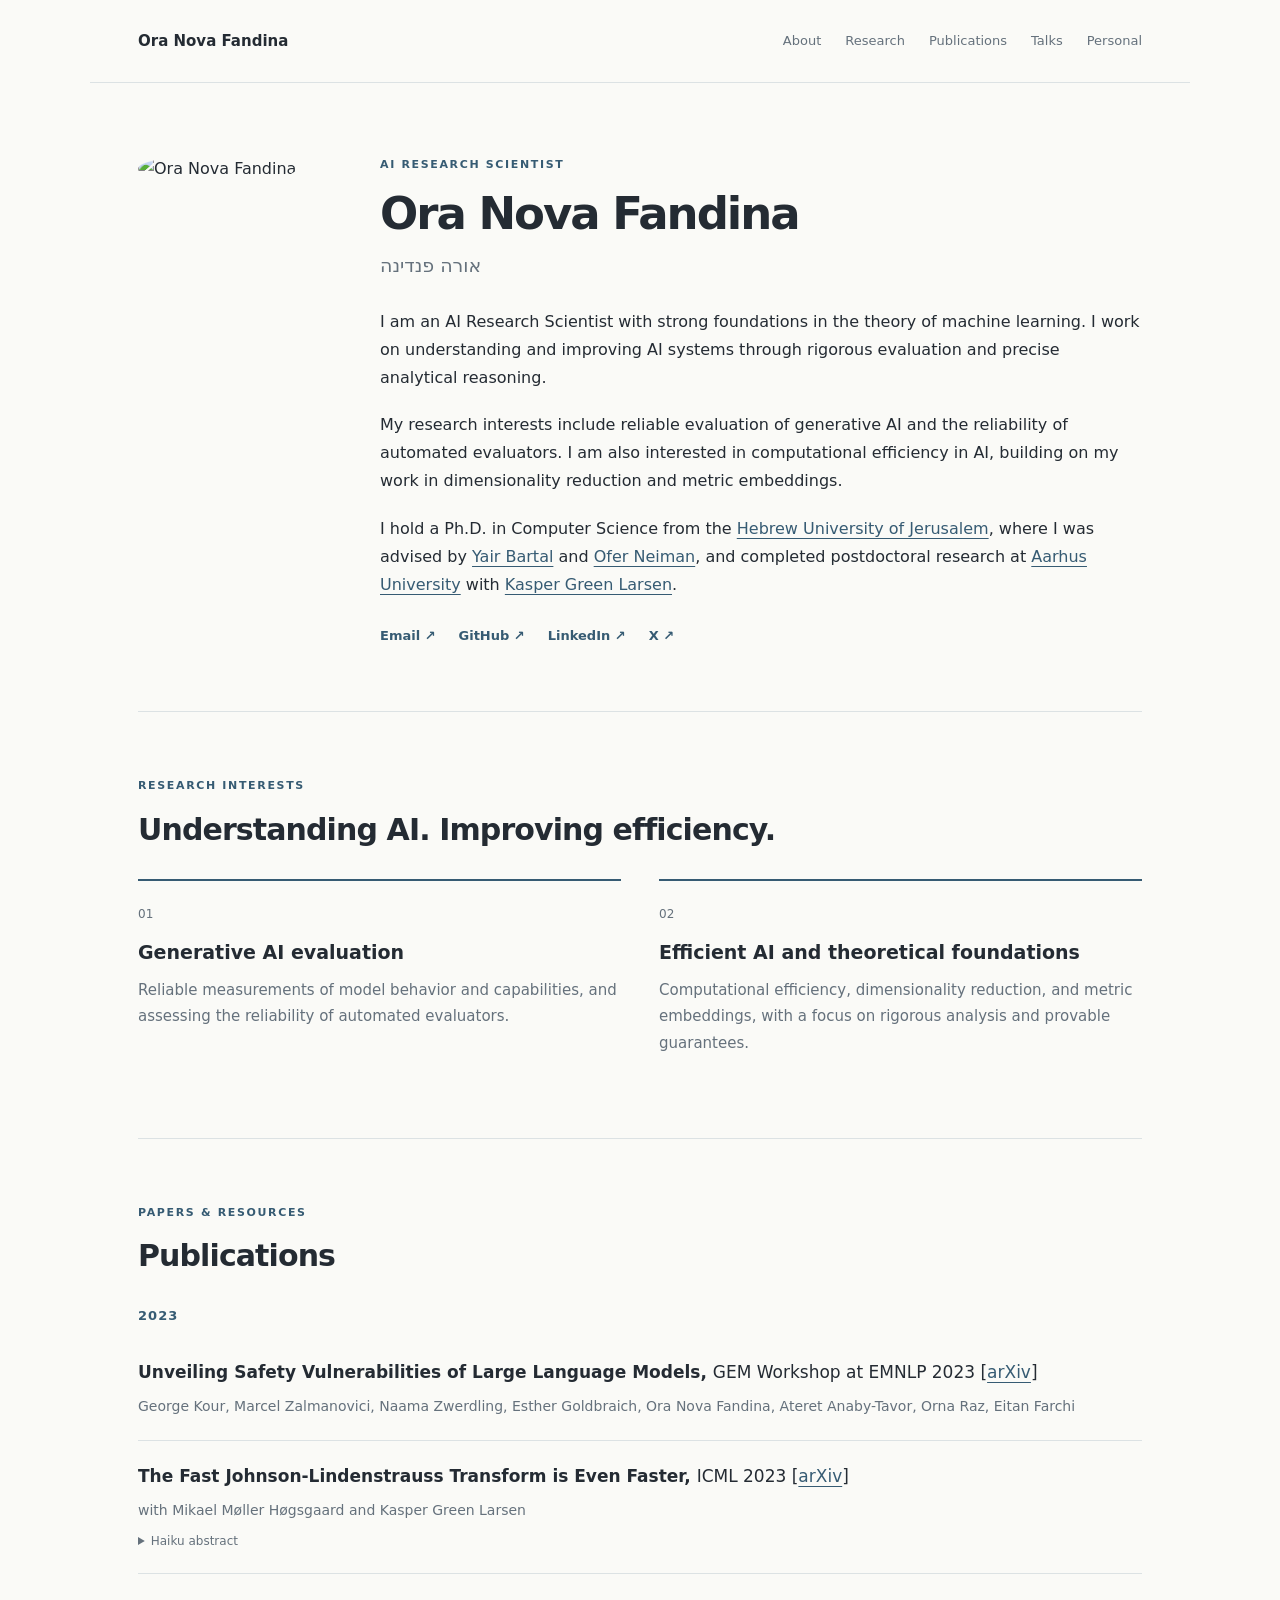
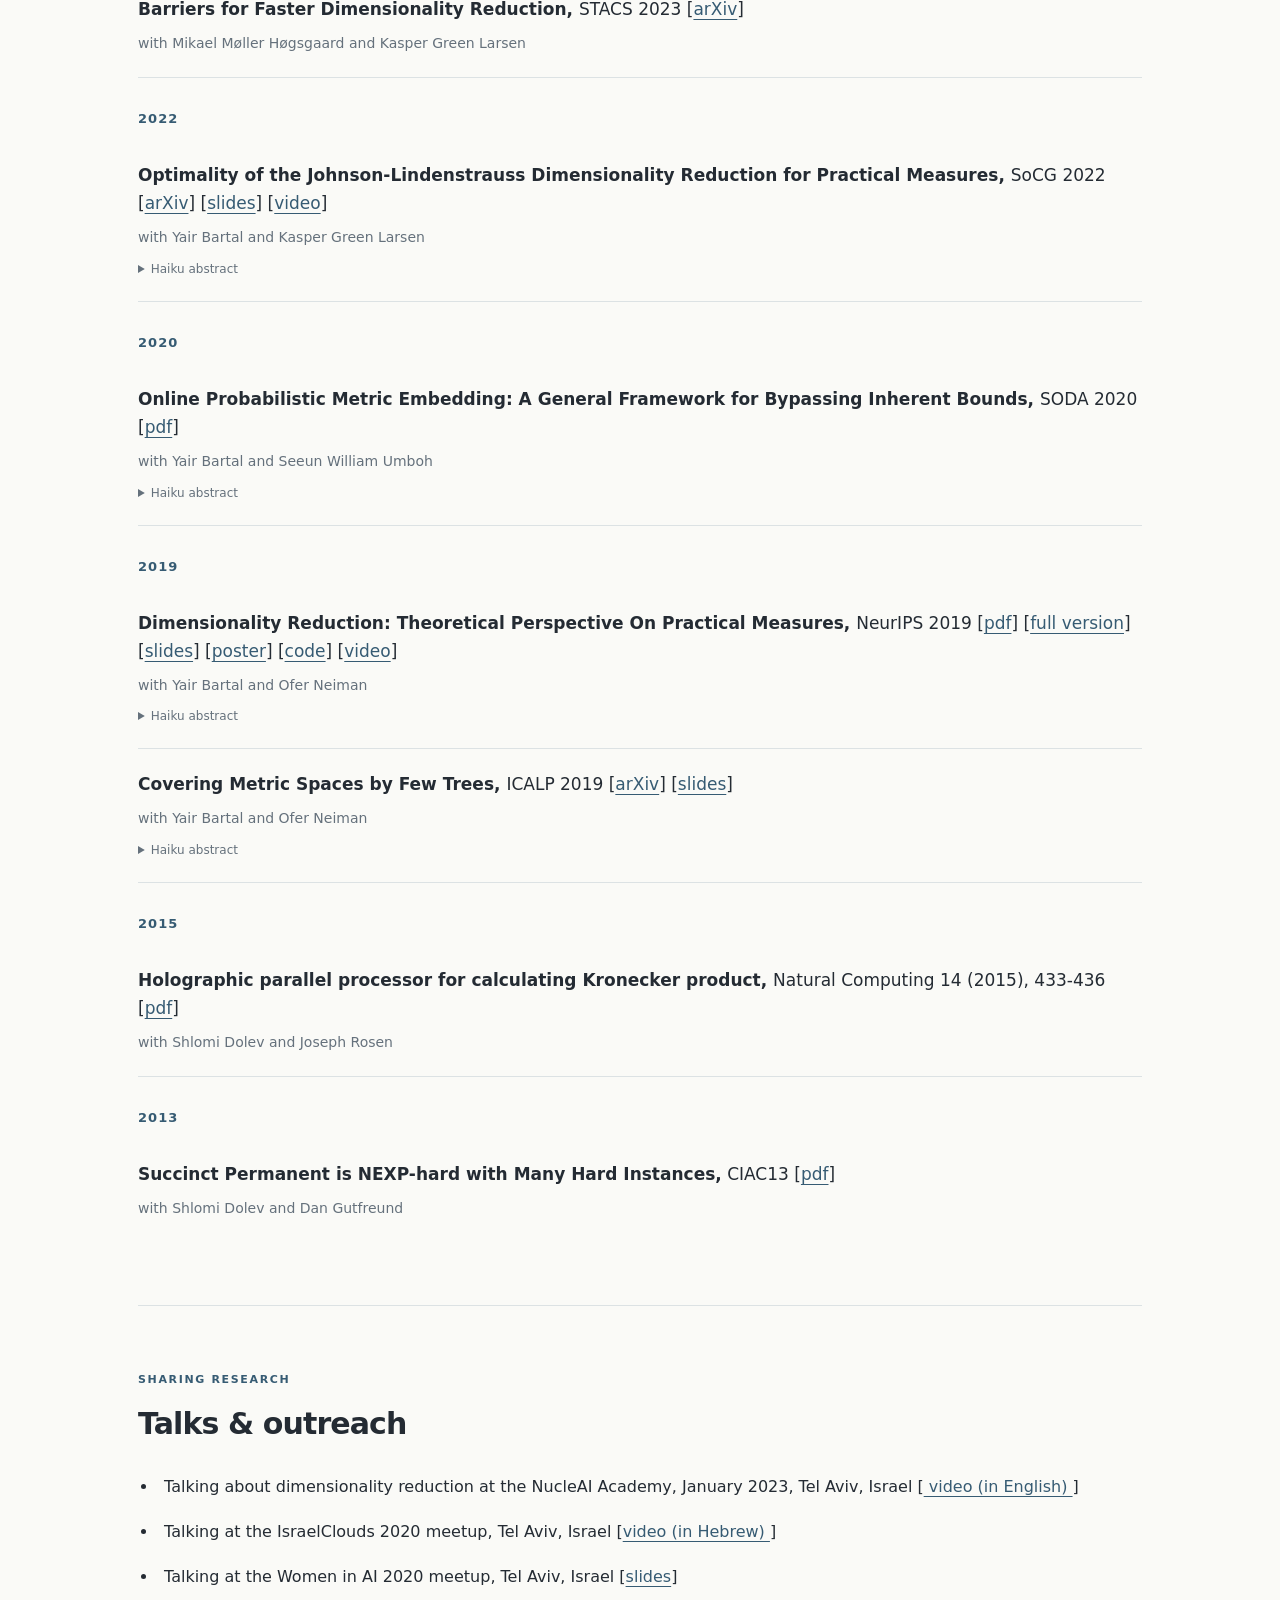
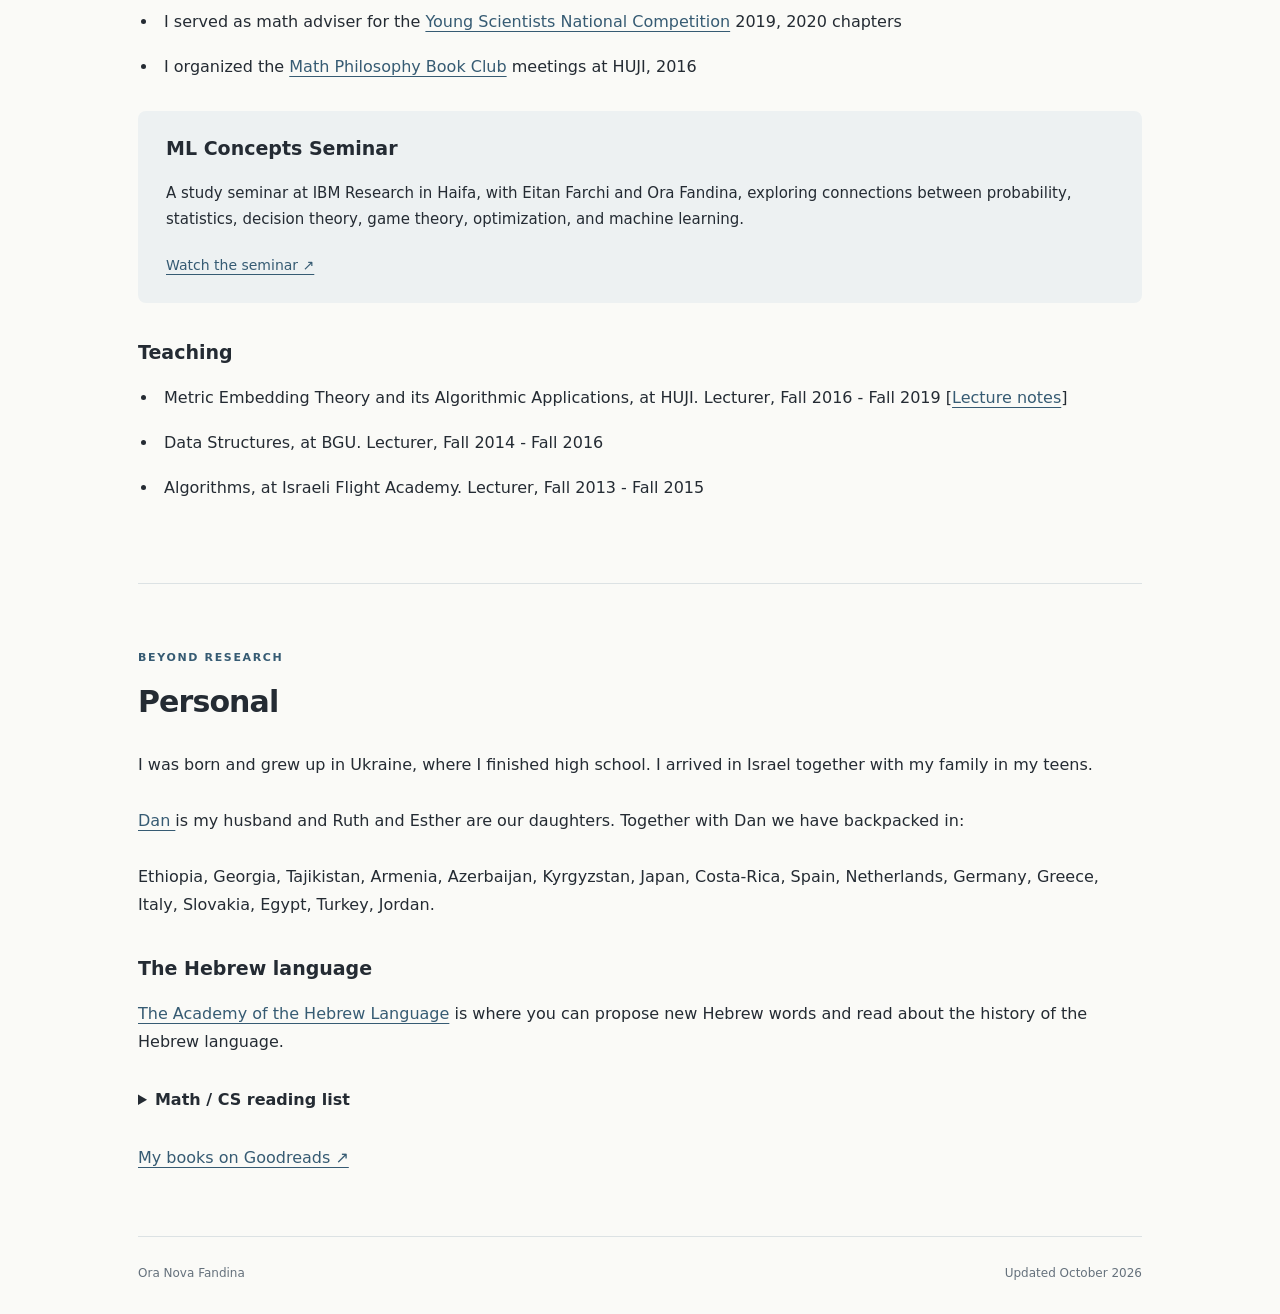
==== preview.html @ eef82851 "Add redesigned homepage preview for review" ====
<!doctype html><html lang="en"><head><meta charset="utf-8"><meta name="viewport" content="width=device-width, initial-scale=1"><title>Ora Nova Fandina | AI Research Scientist</title><meta name="description" content="Ora Nova Fandina — AI Research Scientist working on reliable generative AI evaluation, computational efficiency, dimensionality reduction, and metric embeddings."><link rel="stylesheet" href="styles.css"></head><body><header class="site-header"><a class="wordmark" href="#about">Ora Nova Fandina</a><nav aria-label="Main navigation"><a href="#about">About</a><a href="#research">Research</a><a href="#publications">Publications</a><a href="#talks">Talks</a><a href="#personal">Personal</a></nav></header><main><section id="about" class="hero"><div class="portrait"><img src="https://orafandina.github.io/photo_2.jpg" alt="Ora Nova Fandina" width="290" height="290"></div><div><p class="eyebrow">AI Research Scientist</p><h1>Ora Nova Fandina</h1><p class="hebrew" lang="he" dir="rtl">אורה פנדינה</p><p>I am an AI Research Scientist with strong foundations in the theory of machine learning. I work on understanding and improving AI systems through rigorous evaluation and precise analytical reasoning.</p><p>My research interests include reliable evaluation of generative AI and the reliability of automated evaluators. I am also interested in computational efficiency in AI, building on my work in dimensionality reduction and metric embeddings.</p><p>I hold a Ph.D. in Computer Science from the <a href="http://www.cs.huji.ac.il/">Hebrew University of Jerusalem</a>, where I was advised by <a href="http://www.cs.huji.ac.il/~yair/">Yair Bartal</a> and <a href="https://www.cs.bgu.ac.il/~neimano/">Ofer Neiman</a>, and completed postdoctoral research at <a href="https://cs.au.dk/">Aarhus University</a> with <a href="https://cs.au.dk/~larsen/">Kasper Green Larsen</a>.</p><div class="social-links"><a href="mailto:fandina@gmail.com">Email ↗</a><a href="https://github.com/orafandina">GitHub ↗</a><a href="https://www.linkedin.com/in/orafandina">LinkedIn ↗</a><a href="https://twitter.com/FandinaNova">X ↗</a></div></div></section><section id="research"><p class="eyebrow">Research interests</p><h2>Understanding AI. Improving efficiency.</h2><div class="research-grid"><article><span class="theme-number">01</span><h3>Generative AI evaluation</h3><p>Reliable measurements of model behavior and capabilities, and assessing the reliability of automated evaluators.</p></article><article><span class="theme-number">02</span><h3>Efficient AI and theoretical foundations</h3><p>Computational efficiency, dimensionality reduction, and metric embeddings, with a focus on rigorous analysis and provable guarantees.</p></article></div></section><section id="publications"><p class="eyebrow">Papers & resources</p><h2>Publications</h2><h3 class="year">2023</h3><article class="publication"><div class="paper-title"><strong>Unveiling Safety Vulnerabilities of Large Language Models,  </strong>GEM Workshop at EMNLP 2023   [<a href="https://arxiv.org/abs/2311.04124">arXiv</a>]</div><div class="authors">  George Kour, Marcel Zalmanovici, Naama Zwerdling, Esther Goldbraich, Ora Nova Fandina, Ateret Anaby-Tavor, Orna Raz, Eitan Farchi</div></article><article class="publication"><div class="paper-title"><strong>The Fast Johnson-Lindenstrauss Transform is Even Faster,  </strong>ICML 2023   [<a href="https://arxiv.org/abs/2204.01800">arXiv</a>]</div><div class="authors">  with  Mikael M&oslash;ller H&oslash;gsgaard and Kasper Green Larsen</div><details><summary>Haiku abstract</summary><div class="haiku">   <em>An old method's pace // revised, now faster to use. // Efficiency reigns.</em></div></details></article><article class="publication"><div class="paper-title"><strong>Barriers for Faster Dimensionality Reduction,  </strong>STACS 2023 [<a href="https://arxiv.org/abs/2207.03304">arXiv</a>]</div><div class="authors">  with  Mikael M&oslash;ller H&oslash;gsgaard and Kasper Green Larsen</div></article><h3 class="year">2022</h3><article class="publication"><div class="paper-title"><strong>Optimality of the Johnson-Lindenstrauss Dimensionality Reduction for Practical Measures,  </strong>SoCG 2022 [<a href="https://arxiv.org/abs/2107.06626">arXiv</a>]  [<a href="slides_web.pdf">slides</a>]   [<a href="https://www.youtube.com/watch?v=XmmHS_UoJCQ&t=17756s">video</a>] </div><div class="authors">with Yair Bartal and Kasper Green Larsen</div><details><summary>Haiku abstract</summary><div class="haiku">     <em>It was not designed // to preserve the average. // Yet, it optimally does.    </em></div></details></article><h3 class="year">2020</h3><article class="publication"><div class="paper-title"><strong>Online Probabilistic Metric Embedding: A General Framework for Bypassing Inherent Bounds,  </strong>SODA 2020 [<a href="full_v.pdf">pdf</a>]</div><div class="authors">with Yair Bartal and Seeun William Umboh</div><details><summary>Haiku abstract</summary><div class="haiku">   <em>Online random trees. // Tight. Yet, the error is large. // Are they still of use?</em></div></details></article><h3 class="year">2019</h3><article class="publication"><div class="paper-title">
    <strong>Dimensionality Reduction: Theoretical Perspective On Practical Measures,  </strong>NeurIPS 2019 [<a href="NeurIPS19_camera_version.pdf">pdf</a>] [<a href="JL_NIPS19.pdf">full version</a>] [<a href="slides_JL.pdf">slides</a>] [<a href="Nips19_poster.pptx">poster</a>] [<a href="https://github.com/orafandina/Dimensionality-Reduction">code</a>] [<a href="https://icerm.brown.edu/video_archive/?play=1906">video</a>]  
    </div><div class="authors">with Yair Bartal and Ofer Neiman</div><details><summary>Haiku abstract</summary><div class="haiku">   <em>They say, in practice, // few dimensions are enough. // But in theory?</em></div></details></article><article class="publication"><div class="paper-title"><strong>Covering Metric Spaces by Few Trees,  </strong>ICALP 2019<em>  </em>[<a href="https://arxiv.org/abs/1905.07559">arXiv</a>] [<a href="slidesICALP19.pptx">slides</a>]</div><div class="authors">  with Yair Bartal and Ofer Neiman </div><details><summary>Haiku abstract</summary><div class="haiku">    <em>In a doubling world, // You see this grove of trees? // They are enough.</em></div></details></article><h3 class="year">2015</h3><article class="publication"><div class="paper-title"><strong>Holographic parallel processor for calculating Kronecker product,  </strong>Natural Computing 14 (2015), 433-436 [<a href="holog_paper.pdf">pdf</a>] </div><div class="authors"> with Shlomi Dolev and Joseph Rosen  </div></article><h3 class="year">2013</h3><article class="publication"><div class="paper-title"> <strong>Succinct Permanent is NEXP-hard with Many Hard Instances,</strong> <em> </em>CIAC13<em> </em>[<a href="CIAC_paper.pdf">pdf</a>]</div><div class="authors"> with Shlomi Dolev and Dan Gutfreund </div></article></section><section id="talks"><p class="eyebrow">Sharing research</p><h2>Talks & outreach</h2><ul class="content-list"><li> Talking about dimensionality reduction at the NucleAI Academy, January 2023, Tel Aviv, Israel   [<a href="https://www.youtube.com/watch?v=oKiCh_zf0JU&t=153s&ab_channel=Nucleai"> video (in English) </a>]</li><li> Talking at the IsraelClouds 2020 meetup, Tel Aviv, Israel  [<a href="https://youtu.be/C1O2NcRSHKY?t=185">video (in Hebrew) </a>]</li><li> Talking at the Women in AI 2020 meetup, Tel Aviv, Israel  [<a href="Practical Measures_WinAI_Facebook.pdf">slides</a>]</li><li> I served as math adviser for the <a href="https://www.mada.org.il/young/about">Young Scientists National Competition</a> 2019, 2020 chapters</li><li> I organized the <a href="https://trello.com/b/ROS7mauy">Math Philosophy Book Club</a> meetings at HUJI, 2016 </li></ul><article class="seminar"><h3>ML Concepts Seminar</h3><p>A study seminar at IBM Research in Haifa, with Eitan Farchi and Ora Fandina, exploring connections between probability, statistics, decision theory, game theory, optimization, and machine learning.</p><a href="https://www.youtube.com/channel/UCyt6JmhTOx8AgCFXC13BmMw">Watch the seminar ↗</a></article><h3 class="subheading">Teaching</h3><ul class="content-list"><li><p> Metric Embedding Theory and its Algorithmic Applications, at HUJI. Lecturer, Fall 2016 - Fall 2019 [<a href="https://moodle2.cs.huji.ac.il/nu18/course/view.php?id=67720&lang=en">Lecture notes</a>]</p></li><li><p> Data Structures, at BGU. Lecturer, Fall 2014 - Fall 2016</p></li><li><p> Algorithms, at Israeli Flight Academy. Lecturer, Fall 2013 - Fall 2015 </p></li></ul></section><section id="personal"><p class="eyebrow">Beyond research</p><h2>Personal</h2><p>I was born and grew up in Ukraine, where I finished high school. 
I arrived in Israel together with my family in my teens. <br></br>
<a href="https://scholar.google.com/citations?user=Fa_bvG4AAAAJ&hl=en">Dan </a> is my husband and Ruth and Esther are our daughters.
 Together with Dan we have backpacked in: <br></br> Ethiopia, Georgia, Tajikistan, Armenia, Azerbaijan, Kyrgyzstan, Japan, Costa-Rica, Spain, Netherlands, Germany, Greece, Italy, Slovakia, Egypt, Turkey, Jordan.</p><h3 class="subheading">The Hebrew language</h3><p><a href="https://en.hebrew-academy.org.il/">The Academy of the Hebrew Language</a> is where you can propose new Hebrew words and read about the history of the Hebrew language.</p><details class="reading"><summary>Math / CS reading list</summary><ul class="content-list"><li> Kurt Godel&rsquo;s Letter to John von Neumann (1956), [<a href="godel_to_neum.pdf">pdf</a>]</li><li> More is Different (1972),  P.W. Anderson [<a href="https://www.tkm.kit.edu/downloads/TKM1_2011_more_is_different_PWA.pdf">pdf</a>]</li><li> Cargo Cult Science (1974),  Richard Feynman [<a href="http://csinvesting.org/wp-content/uploads/2017/04/Feynman_Cargo_Cult_Science_reading.pdf">pdf</a>]</li><li> Big omicron and big omega and big theta (1976),  D.E. Knuth [<a href="https://dl.acm.org/doi/pdf/10.1145/1008328.1008329?casa_token=rp8pdkFCywwAAAAA:WKjCOLrah_K8jwtbiJp0_DBefPT-T07mSoWbYRl2iTzMKgzgGQw7ES_Tsk2Jh13hPd8tc7koLgI">pdf</a>]</li><li>What Every Computer Scientist Should Know About Floating-Point Arithmetic (1991),  D. Goldberg [<a href="float_point.pdf">pdf</a>]</li><li> All I really need to know...(1993),  D. P. Stern [<a href="http://theory.caltech.edu/~preskill/all-i-really-need-to-know.pdf">pdf</a>]</li><li>Possible Trends in Mathematics in the Coming Decades (1998),  M. Gromov [<a href="forum_trends.pdf">pdf</a>]</li><li>The Vinous Shock: How to Open a Bottle with a Book (2018),  M. Lewi [<a href="https://www.marklevimath.com/_files/ugd/4d55eb_701327c8f268482fb7f022ce9c919627.pdf">pdf</a>]</li><li>Ideas That Created the Future: Classic Papers of Computer Science (2021),  H.L. Lewis</li></ul></details><a href="https://www.goodreads.com/review/list/18291690-ora?shelf=read">My books on Goodreads ↗</a></section></main><footer>Ora Nova Fandina <span>Updated October 2026</span></footer></body></html>
---- styles.css ----
:root{--ink:#242b33;--muted:#65717c;--accent:#365b73;--paper:#fafaf7;--line:#dce2e4}
*{box-sizing:border-box}html{scroll-behavior:smooth;scroll-padding-top:30px}body{margin:0;background:var(--paper);color:var(--ink);font-family:system-ui,-apple-system,BlinkMacSystemFont,"Segoe UI",sans-serif;font-size:16px;line-height:1.75}a{color:var(--accent);text-underline-offset:4px}a:hover{color:#142e40}a:focus-visible,summary:focus-visible{outline:3px solid #7997ac;outline-offset:5px}p{margin:0 0 1.2em}.site-header,main,footer{max-width:1100px;margin:auto;padding-left:48px;padding-right:48px}.site-header{display:flex;justify-content:space-between;gap:24px;align-items:center;padding-top:28px;padding-bottom:28px;border-bottom:1px solid var(--line)}.wordmark{font-weight:650;text-decoration:none;color:var(--ink);font-size:15px}nav{display:flex;gap:24px;flex-wrap:wrap}nav a{font-size:13px;text-decoration:none;color:var(--muted)}section{padding:64px 0;border-bottom:1px solid var(--line)}.hero{display:grid;grid-template-columns:190px 1fr;gap:52px;padding-top:72px}.portrait img{width:190px;height:190px;border-radius:50%;object-fit:cover}.eyebrow{text-transform:uppercase;letter-spacing:.15em;font-size:11px;font-weight:650;color:var(--accent);margin-bottom:14px}h1{font-size:clamp(32px,4vw,45px);letter-spacing:-.045em;line-height:1.12;margin:0 0 10px;font-weight:650}h2{font-size:30px;letter-spacing:-.03em;line-height:1.3;font-weight:600;margin:0 0 30px}h3{font-size:19px;line-height:1.4;font-weight:600}.hebrew{direction:rtl;text-align:left;color:var(--muted);font-size:19px;margin-bottom:26px}.hero p:not(.eyebrow):not(.hebrew){font-size:16px}.social-links{display:flex;gap:23px;flex-wrap:wrap;margin-top:26px}.social-links a{font-size:13px;font-weight:550;text-decoration:none}.research-grid{display:grid;grid-template-columns:1fr 1fr;gap:38px}.research-grid article{border-top:2px solid var(--accent);padding-top:18px}.theme-number{font-size:12px;color:var(--muted)}.research-grid h3{margin:12px 0}.research-grid p{color:var(--muted);font-size:15px}.year{font-size:13px;letter-spacing:.08em;color:var(--accent);margin:32px 0 12px}.publication{padding:21px 0;border-bottom:1px solid var(--line)}.publication:last-child{border-bottom:0}.paper-title{font-size:17px;line-height:1.65}.paper-title strong{font-weight:600}.authors{font-size:14px;color:var(--muted);margin-top:8px}.publication details{margin-top:9px;font-size:12px;color:var(--muted)}summary{cursor:pointer}.haiku{padding:10px 0;font-size:14px}.content-list{padding-left:20px}.content-list li{padding-left:6px;margin:0 0 17px}.content-list p{margin:0}.seminar{padding:24px 28px;background:#edf1f2;border-radius:8px;margin-top:30px}.seminar h3{margin-top:0}.seminar p{font-size:15px}.seminar a{font-size:14px}.subheading{margin-top:36px}.reading{margin:30px 0}.reading summary{font-weight:600}.reading ul{margin-top:20px}footer{display:flex;justify-content:space-between;padding-top:26px;padding-bottom:30px;font-size:12px;color:var(--muted)}
@media(max-width:700px){.site-header,main,footer{padding-left:24px;padding-right:24px}.site-header{align-items:flex-start;flex-direction:column;gap:16px}nav{gap:16px}.hero{grid-template-columns:1fr;gap:28px;padding-top:40px}.portrait img{width:125px;height:125px}.research-grid{grid-template-columns:1fr;gap:22px}section{padding:42px 0}h2{font-size:25px}.seminar{padding:20px}footer{gap:12px;flex-wrap:wrap}}@media(prefers-reduced-motion:reduce){html{scroll-behavior:auto}}
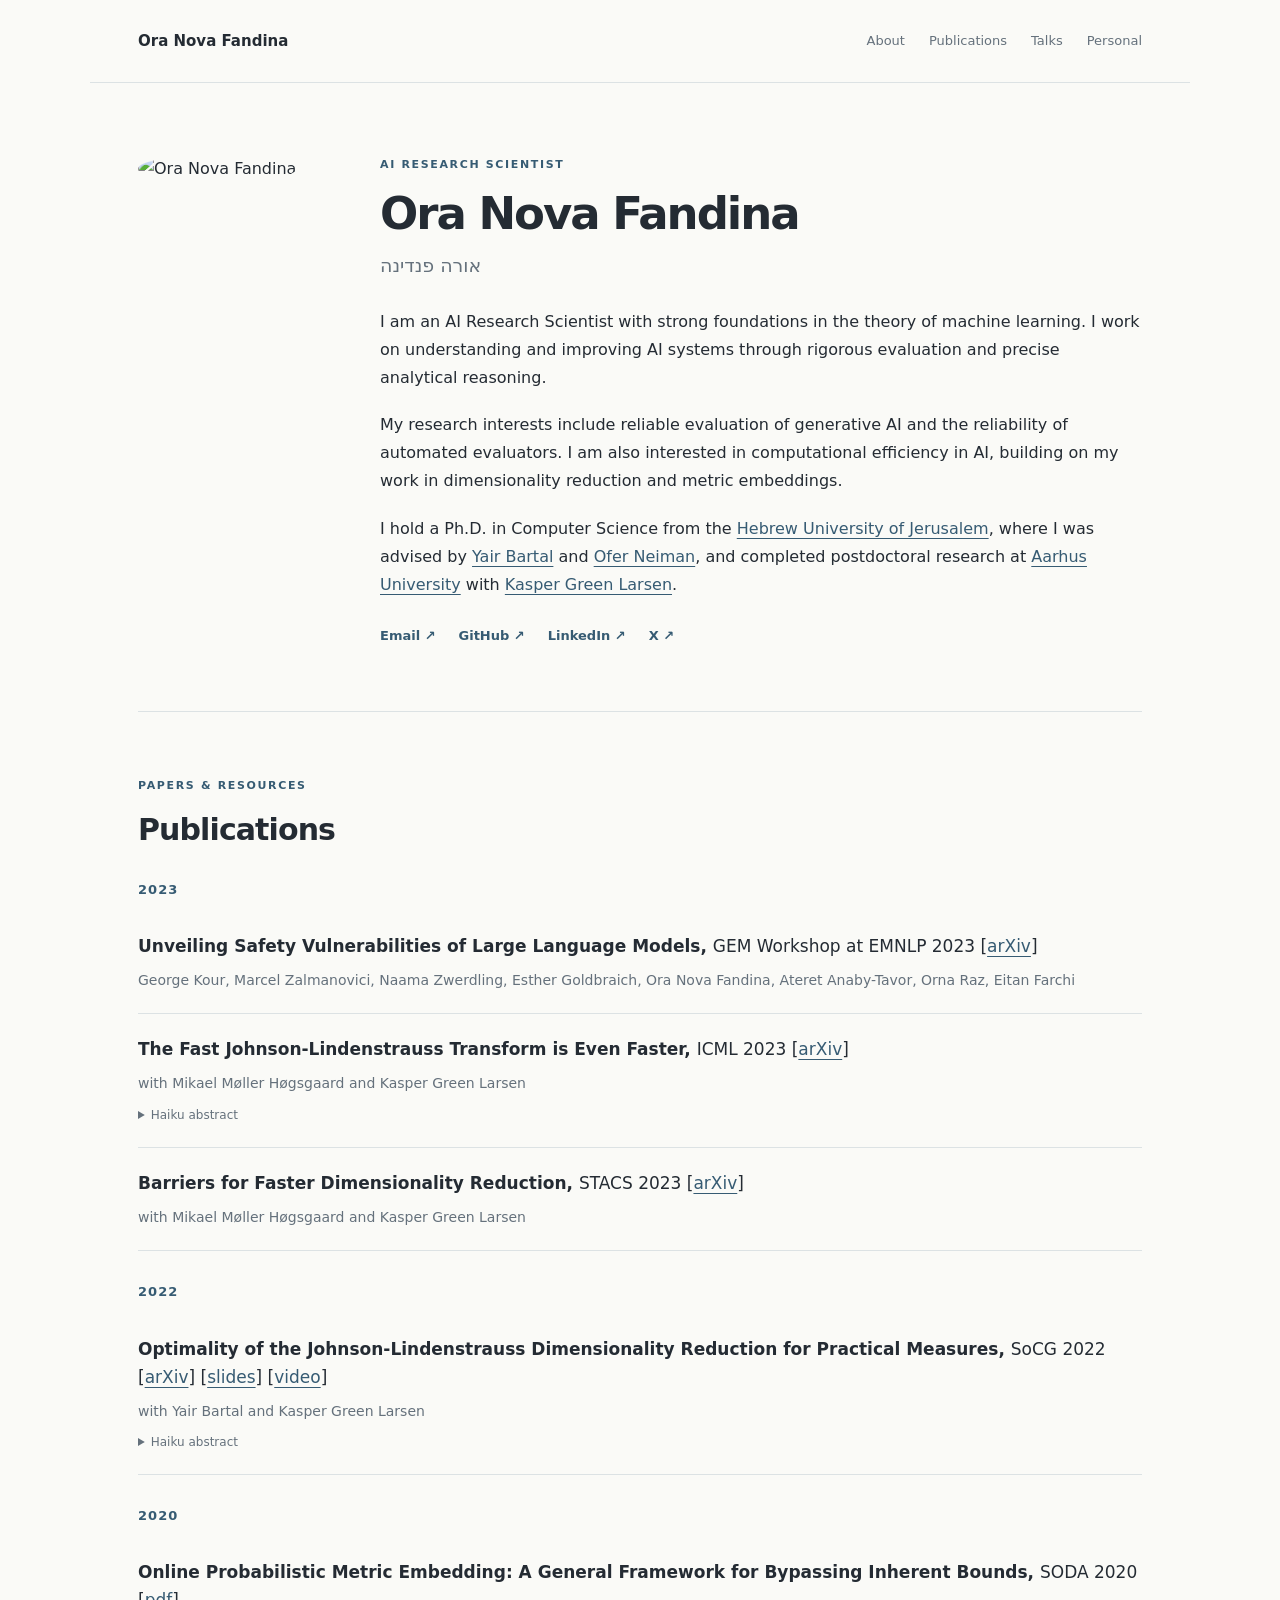
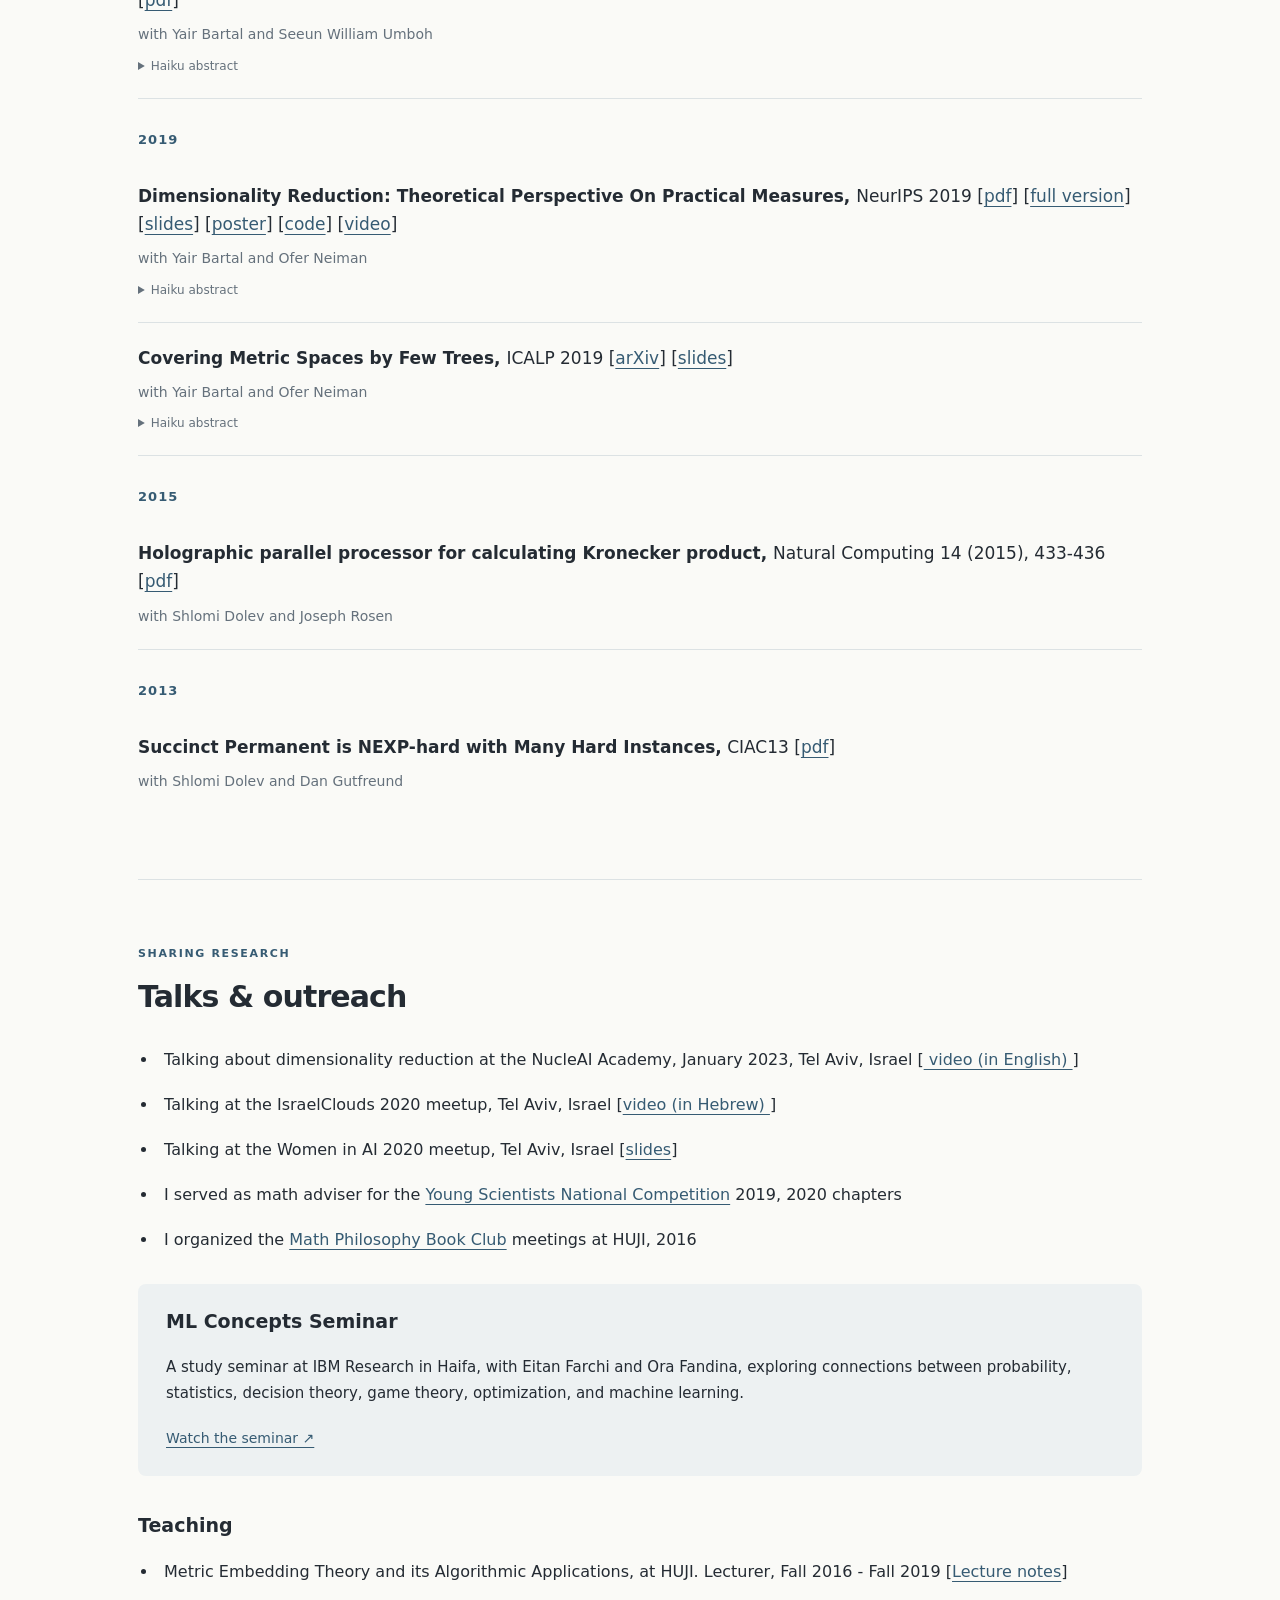
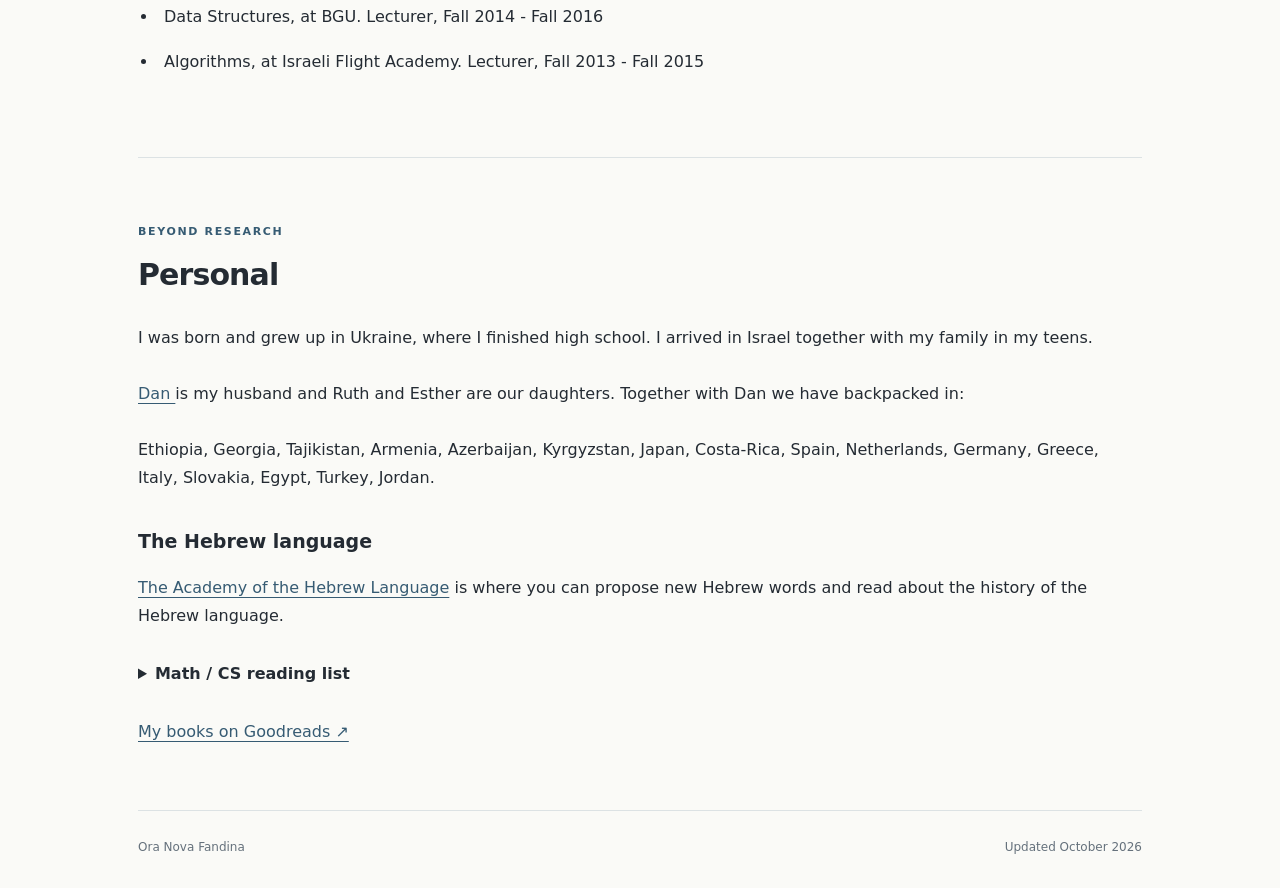
==== commit 9df53f47: "Remove research interests section duplicated in biography" ====
--- a/preview.html
+++ b/preview.html
@@ -1,4 +1,4 @@
-<!doctype html><html lang="en"><head><meta charset="utf-8"><meta name="viewport" content="width=device-width, initial-scale=1"><title>Ora Nova Fandina | AI Research Scientist</title><meta name="description" content="Ora Nova Fandina — AI Research Scientist working on reliable generative AI evaluation, computational efficiency, dimensionality reduction, and metric embeddings."><link rel="stylesheet" href="styles.css"></head><body><header class="site-header"><a class="wordmark" href="#about">Ora Nova Fandina</a><nav aria-label="Main navigation"><a href="#about">About</a><a href="#research">Research</a><a href="#publications">Publications</a><a href="#talks">Talks</a><a href="#personal">Personal</a></nav></header><main><section id="about" class="hero"><div class="portrait"><img src="https://orafandina.github.io/photo_2.jpg" alt="Ora Nova Fandina" width="290" height="290"></div><div><p class="eyebrow">AI Research Scientist</p><h1>Ora Nova Fandina</h1><p class="hebrew" lang="he" dir="rtl">אורה פנדינה</p><p>I am an AI Research Scientist with strong foundations in the theory of machine learning. I work on understanding and improving AI systems through rigorous evaluation and precise analytical reasoning.</p><p>My research interests include reliable evaluation of generative AI and the reliability of automated evaluators. I am also interested in computational efficiency in AI, building on my work in dimensionality reduction and metric embeddings.</p><p>I hold a Ph.D. in Computer Science from the <a href="http://www.cs.huji.ac.il/">Hebrew University of Jerusalem</a>, where I was advised by <a href="http://www.cs.huji.ac.il/~yair/">Yair Bartal</a> and <a href="https://www.cs.bgu.ac.il/~neimano/">Ofer Neiman</a>, and completed postdoctoral research at <a href="https://cs.au.dk/">Aarhus University</a> with <a href="https://cs.au.dk/~larsen/">Kasper Green Larsen</a>.</p><div class="social-links"><a href="mailto:fandina@gmail.com">Email ↗</a><a href="https://github.com/orafandina">GitHub ↗</a><a href="https://www.linkedin.com/in/orafandina">LinkedIn ↗</a><a href="https://twitter.com/FandinaNova">X ↗</a></div></div></section><section id="research"><p class="eyebrow">Research interests</p><h2>Understanding AI. Improving efficiency.</h2><div class="research-grid"><article><span class="theme-number">01</span><h3>Generative AI evaluation</h3><p>Reliable measurements of model behavior and capabilities, and assessing the reliability of automated evaluators.</p></article><article><span class="theme-number">02</span><h3>Efficient AI and theoretical foundations</h3><p>Computational efficiency, dimensionality reduction, and metric embeddings, with a focus on rigorous analysis and provable guarantees.</p></article></div></section><section id="publications"><p class="eyebrow">Papers & resources</p><h2>Publications</h2><h3 class="year">2023</h3><article class="publication"><div class="paper-title"><strong>Unveiling Safety Vulnerabilities of Large Language Models,  </strong>GEM Workshop at EMNLP 2023   [<a href="https://arxiv.org/abs/2311.04124">arXiv</a>]</div><div class="authors">  George Kour, Marcel Zalmanovici, Naama Zwerdling, Esther Goldbraich, Ora Nova Fandina, Ateret Anaby-Tavor, Orna Raz, Eitan Farchi</div></article><article class="publication"><div class="paper-title"><strong>The Fast Johnson-Lindenstrauss Transform is Even Faster,  </strong>ICML 2023   [<a href="https://arxiv.org/abs/2204.01800">arXiv</a>]</div><div class="authors">  with  Mikael M&oslash;ller H&oslash;gsgaard and Kasper Green Larsen</div><details><summary>Haiku abstract</summary><div class="haiku">   <em>An old method's pace // revised, now faster to use. // Efficiency reigns.</em></div></details></article><article class="publication"><div class="paper-title"><strong>Barriers for Faster Dimensionality Reduction,  </strong>STACS 2023 [<a href="https://arxiv.org/abs/2207.03304">arXiv</a>]</div><div class="authors">  with  Mikael M&oslash;ller H&oslash;gsgaard and Kasper Green Larsen</div></article><h3 class="year">2022</h3><article class="publication"><div class="paper-title"><strong>Optimality of the Johnson-Lindenstrauss Dimensionality Reduction for Practical Measures,  </strong>SoCG 2022 [<a href="https://arxiv.org/abs/2107.06626">arXiv</a>]  [<a href="slides_web.pdf">slides</a>]   [<a href="https://www.youtube.com/watch?v=XmmHS_UoJCQ&t=17756s">video</a>] </div><div class="authors">with Yair Bartal and Kasper Green Larsen</div><details><summary>Haiku abstract</summary><div class="haiku">     <em>It was not designed // to preserve the average. // Yet, it optimally does.    </em></div></details></article><h3 class="year">2020</h3><article class="publication"><div class="paper-title"><strong>Online Probabilistic Metric Embedding: A General Framework for Bypassing Inherent Bounds,  </strong>SODA 2020 [<a href="full_v.pdf">pdf</a>]</div><div class="authors">with Yair Bartal and Seeun William Umboh</div><details><summary>Haiku abstract</summary><div class="haiku">   <em>Online random trees. // Tight. Yet, the error is large. // Are they still of use?</em></div></details></article><h3 class="year">2019</h3><article class="publication"><div class="paper-title">
+<!doctype html><html lang="en"><head><meta charset="utf-8"><meta name="viewport" content="width=device-width, initial-scale=1"><title>Ora Nova Fandina | AI Research Scientist</title><meta name="description" content="Ora Nova Fandina — AI Research Scientist working on reliable generative AI evaluation, computational efficiency, dimensionality reduction, and metric embeddings."><link rel="stylesheet" href="styles.css"></head><body><header class="site-header"><a class="wordmark" href="#about">Ora Nova Fandina</a><nav aria-label="Main navigation"><a href="#about">About</a><a href="#publications">Publications</a><a href="#talks">Talks</a><a href="#personal">Personal</a></nav></header><main><section id="about" class="hero"><div class="portrait"><img src="https://orafandina.github.io/photo_2.jpg" alt="Ora Nova Fandina" width="290" height="290"></div><div><p class="eyebrow">AI Research Scientist</p><h1>Ora Nova Fandina</h1><p class="hebrew" lang="he" dir="rtl">אורה פנדינה</p><p>I am an AI Research Scientist with strong foundations in the theory of machine learning. I work on understanding and improving AI systems through rigorous evaluation and precise analytical reasoning.</p><p>My research interests include reliable evaluation of generative AI and the reliability of automated evaluators. I am also interested in computational efficiency in AI, building on my work in dimensionality reduction and metric embeddings.</p><p>I hold a Ph.D. in Computer Science from the <a href="http://www.cs.huji.ac.il/">Hebrew University of Jerusalem</a>, where I was advised by <a href="http://www.cs.huji.ac.il/~yair/">Yair Bartal</a> and <a href="https://www.cs.bgu.ac.il/~neimano/">Ofer Neiman</a>, and completed postdoctoral research at <a href="https://cs.au.dk/">Aarhus University</a> with <a href="https://cs.au.dk/~larsen/">Kasper Green Larsen</a>.</p><div class="social-links"><a href="mailto:fandina@gmail.com">Email ↗</a><a href="https://github.com/orafandina">GitHub ↗</a><a href="https://www.linkedin.com/in/orafandina">LinkedIn ↗</a><a href="https://twitter.com/FandinaNova">X ↗</a></div></div></section><section id="publications"><p class="eyebrow">Papers & resources</p><h2>Publications</h2><h3 class="year">2023</h3><article class="publication"><div class="paper-title"><strong>Unveiling Safety Vulnerabilities of Large Language Models,  </strong>GEM Workshop at EMNLP 2023   [<a href="https://arxiv.org/abs/2311.04124">arXiv</a>]</div><div class="authors">  George Kour, Marcel Zalmanovici, Naama Zwerdling, Esther Goldbraich, Ora Nova Fandina, Ateret Anaby-Tavor, Orna Raz, Eitan Farchi</div></article><article class="publication"><div class="paper-title"><strong>The Fast Johnson-Lindenstrauss Transform is Even Faster,  </strong>ICML 2023   [<a href="https://arxiv.org/abs/2204.01800">arXiv</a>]</div><div class="authors">  with  Mikael M&oslash;ller H&oslash;gsgaard and Kasper Green Larsen</div><details><summary>Haiku abstract</summary><div class="haiku">   <em>An old method's pace // revised, now faster to use. // Efficiency reigns.</em></div></details></article><article class="publication"><div class="paper-title"><strong>Barriers for Faster Dimensionality Reduction,  </strong>STACS 2023 [<a href="https://arxiv.org/abs/2207.03304">arXiv</a>]</div><div class="authors">  with  Mikael M&oslash;ller H&oslash;gsgaard and Kasper Green Larsen</div></article><h3 class="year">2022</h3><article class="publication"><div class="paper-title"><strong>Optimality of the Johnson-Lindenstrauss Dimensionality Reduction for Practical Measures,  </strong>SoCG 2022 [<a href="https://arxiv.org/abs/2107.06626">arXiv</a>]  [<a href="slides_web.pdf">slides</a>]   [<a href="https://www.youtube.com/watch?v=XmmHS_UoJCQ&t=17756s">video</a>] </div><div class="authors">with Yair Bartal and Kasper Green Larsen</div><details><summary>Haiku abstract</summary><div class="haiku">     <em>It was not designed // to preserve the average. // Yet, it optimally does.    </em></div></details></article><h3 class="year">2020</h3><article class="publication"><div class="paper-title"><strong>Online Probabilistic Metric Embedding: A General Framework for Bypassing Inherent Bounds,  </strong>SODA 2020 [<a href="full_v.pdf">pdf</a>]</div><div class="authors">with Yair Bartal and Seeun William Umboh</div><details><summary>Haiku abstract</summary><div class="haiku">   <em>Online random trees. // Tight. Yet, the error is large. // Are they still of use?</em></div></details></article><h3 class="year">2019</h3><article class="publication"><div class="paper-title">
     <strong>Dimensionality Reduction: Theoretical Perspective On Practical Measures,  </strong>NeurIPS 2019 [<a href="NeurIPS19_camera_version.pdf">pdf</a>] [<a href="JL_NIPS19.pdf">full version</a>] [<a href="slides_JL.pdf">slides</a>] [<a href="Nips19_poster.pptx">poster</a>] [<a href="https://github.com/orafandina/Dimensionality-Reduction">code</a>] [<a href="https://icerm.brown.edu/video_archive/?play=1906">video</a>]  
     </div><div class="authors">with Yair Bartal and Ofer Neiman</div><details><summary>Haiku abstract</summary><div class="haiku">   <em>They say, in practice, // few dimensions are enough. // But in theory?</em></div></details></article><article class="publication"><div class="paper-title"><strong>Covering Metric Spaces by Few Trees,  </strong>ICALP 2019<em>  </em>[<a href="https://arxiv.org/abs/1905.07559">arXiv</a>] [<a href="slidesICALP19.pptx">slides</a>]</div><div class="authors">  with Yair Bartal and Ofer Neiman </div><details><summary>Haiku abstract</summary><div class="haiku">    <em>In a doubling world, // You see this grove of trees? // They are enough.</em></div></details></article><h3 class="year">2015</h3><article class="publication"><div class="paper-title"><strong>Holographic parallel processor for calculating Kronecker product,  </strong>Natural Computing 14 (2015), 433-436 [<a href="holog_paper.pdf">pdf</a>] </div><div class="authors"> with Shlomi Dolev and Joseph Rosen  </div></article><h3 class="year">2013</h3><article class="publication"><div class="paper-title"> <strong>Succinct Permanent is NEXP-hard with Many Hard Instances,</strong> <em> </em>CIAC13<em> </em>[<a href="CIAC_paper.pdf">pdf</a>]</div><div class="authors"> with Shlomi Dolev and Dan Gutfreund </div></article></section><section id="talks"><p class="eyebrow">Sharing research</p><h2>Talks & outreach</h2><ul class="content-list"><li> Talking about dimensionality reduction at the NucleAI Academy, January 2023, Tel Aviv, Israel   [<a href="https://www.youtube.com/watch?v=oKiCh_zf0JU&t=153s&ab_channel=Nucleai"> video (in English) </a>]</li><li> Talking at the IsraelClouds 2020 meetup, Tel Aviv, Israel  [<a href="https://youtu.be/C1O2NcRSHKY?t=185">video (in Hebrew) </a>]</li><li> Talking at the Women in AI 2020 meetup, Tel Aviv, Israel  [<a href="Practical Measures_WinAI_Facebook.pdf">slides</a>]</li><li> I served as math adviser for the <a href="https://www.mada.org.il/young/about">Young Scientists National Competition</a> 2019, 2020 chapters</li><li> I organized the <a href="https://trello.com/b/ROS7mauy">Math Philosophy Book Club</a> meetings at HUJI, 2016 </li></ul><article class="seminar"><h3>ML Concepts Seminar</h3><p>A study seminar at IBM Research in Haifa, with Eitan Farchi and Ora Fandina, exploring connections between probability, statistics, decision theory, game theory, optimization, and machine learning.</p><a href="https://www.youtube.com/channel/UCyt6JmhTOx8AgCFXC13BmMw">Watch the seminar ↗</a></article><h3 class="subheading">Teaching</h3><ul class="content-list"><li><p> Metric Embedding Theory and its Algorithmic Applications, at HUJI. Lecturer, Fall 2016 - Fall 2019 [<a href="https://moodle2.cs.huji.ac.il/nu18/course/view.php?id=67720&lang=en">Lecture notes</a>]</p></li><li><p> Data Structures, at BGU. Lecturer, Fall 2014 - Fall 2016</p></li><li><p> Algorithms, at Israeli Flight Academy. Lecturer, Fall 2013 - Fall 2015 </p></li></ul></section><section id="personal"><p class="eyebrow">Beyond research</p><h2>Personal</h2><p>I was born and grew up in Ukraine, where I finished high school. 
 I arrived in Israel together with my family in my teens. <br></br>
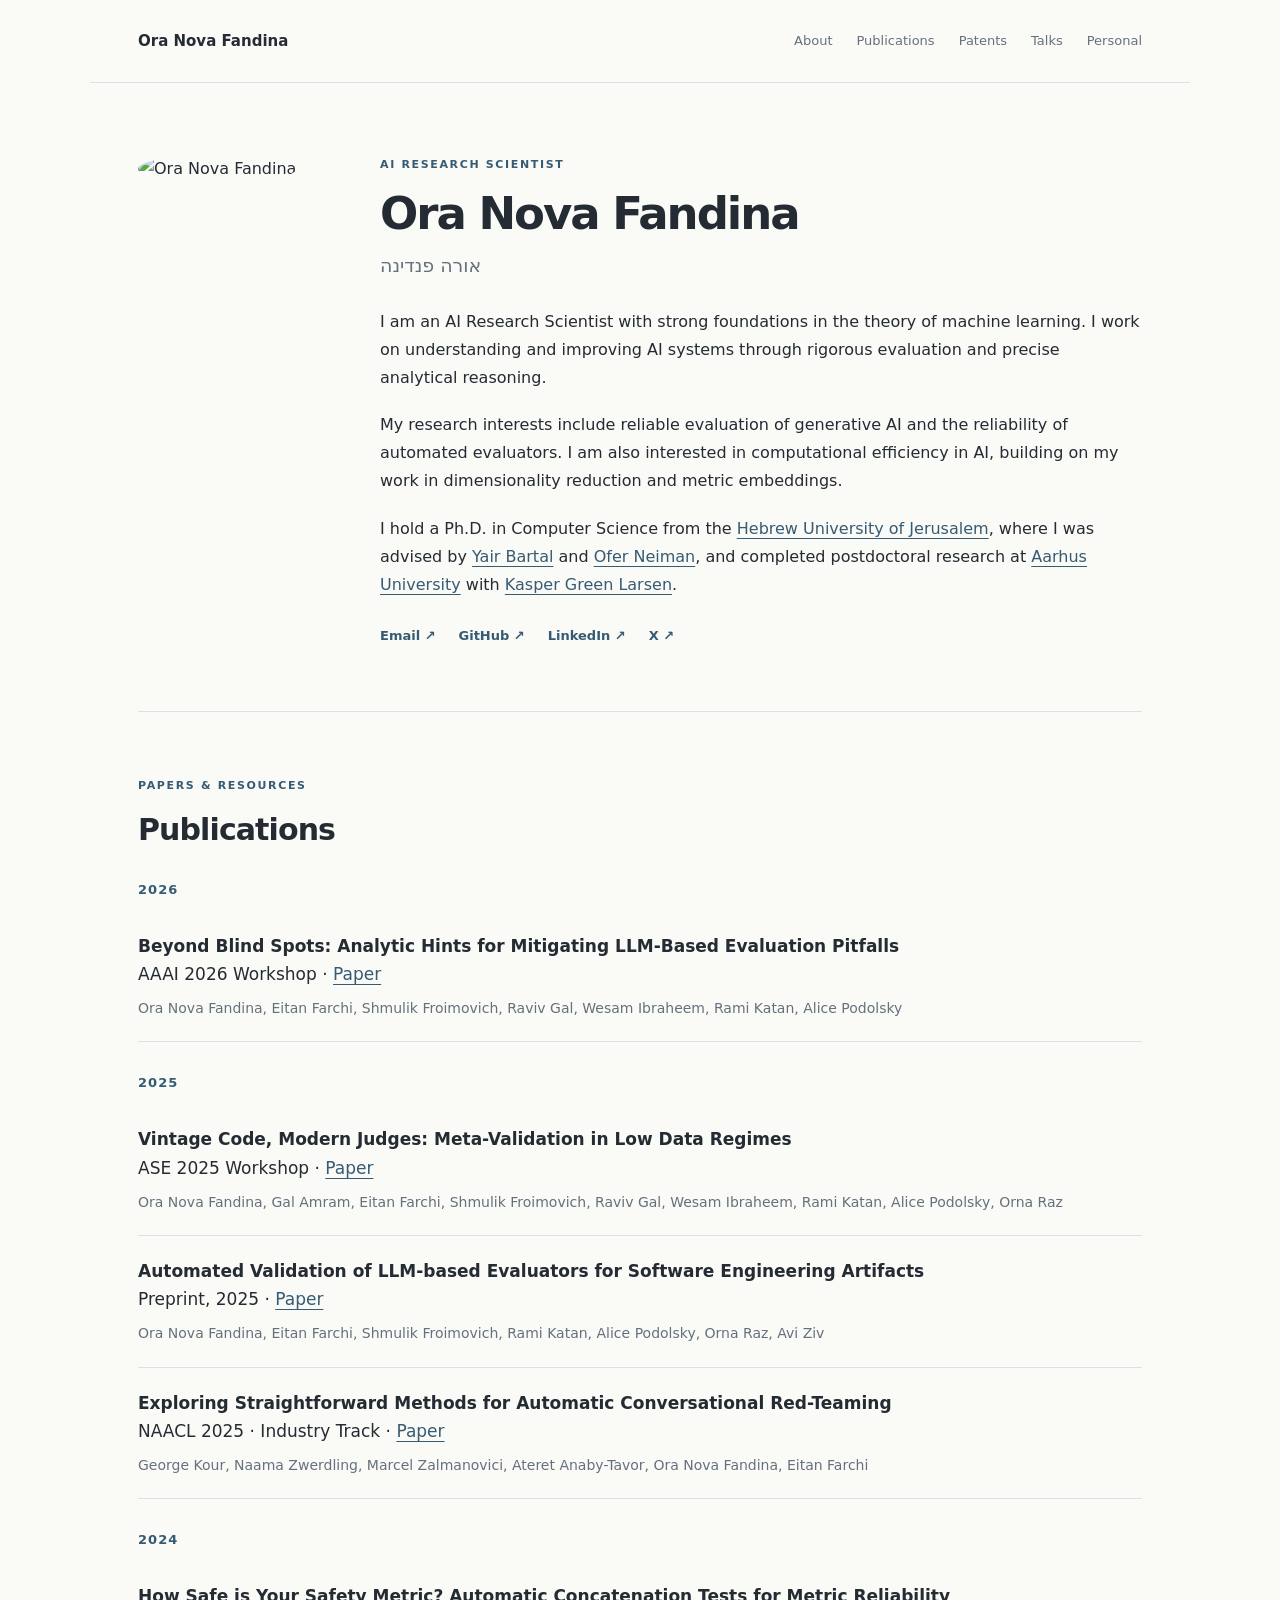
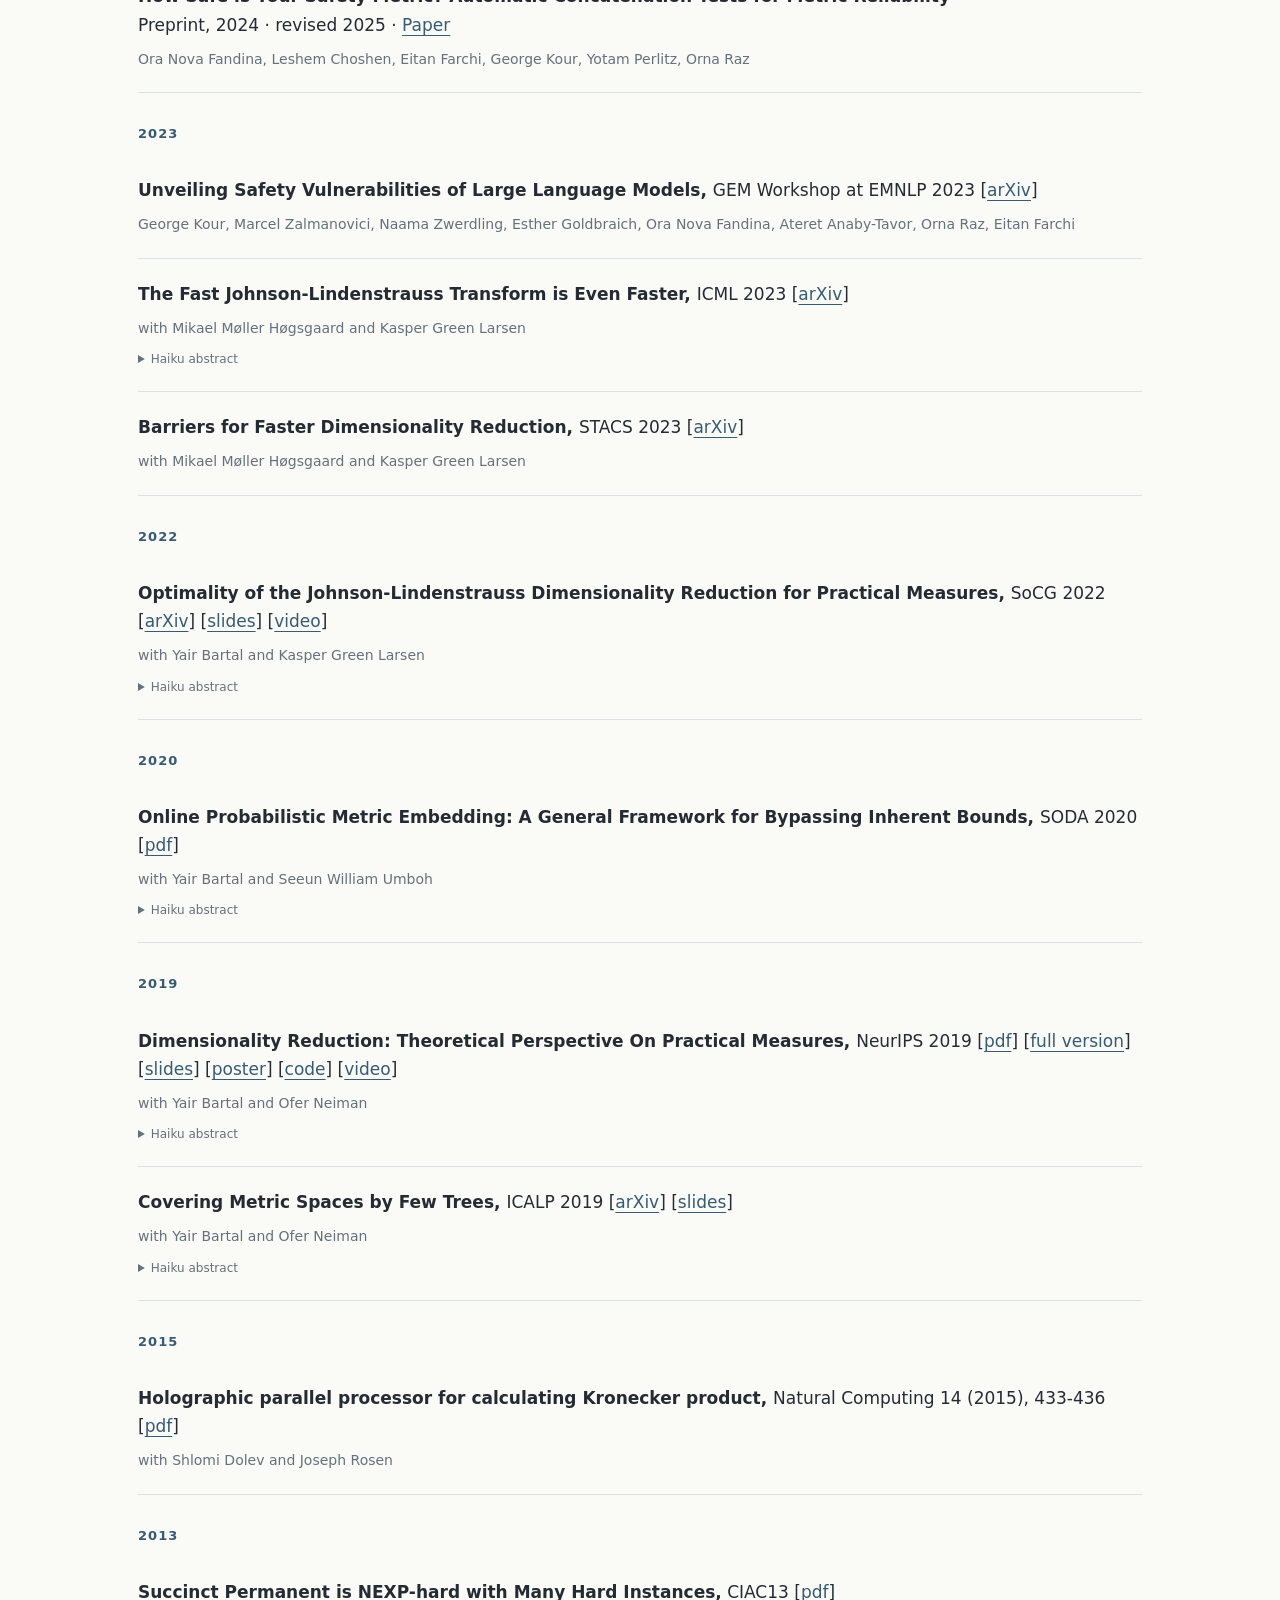
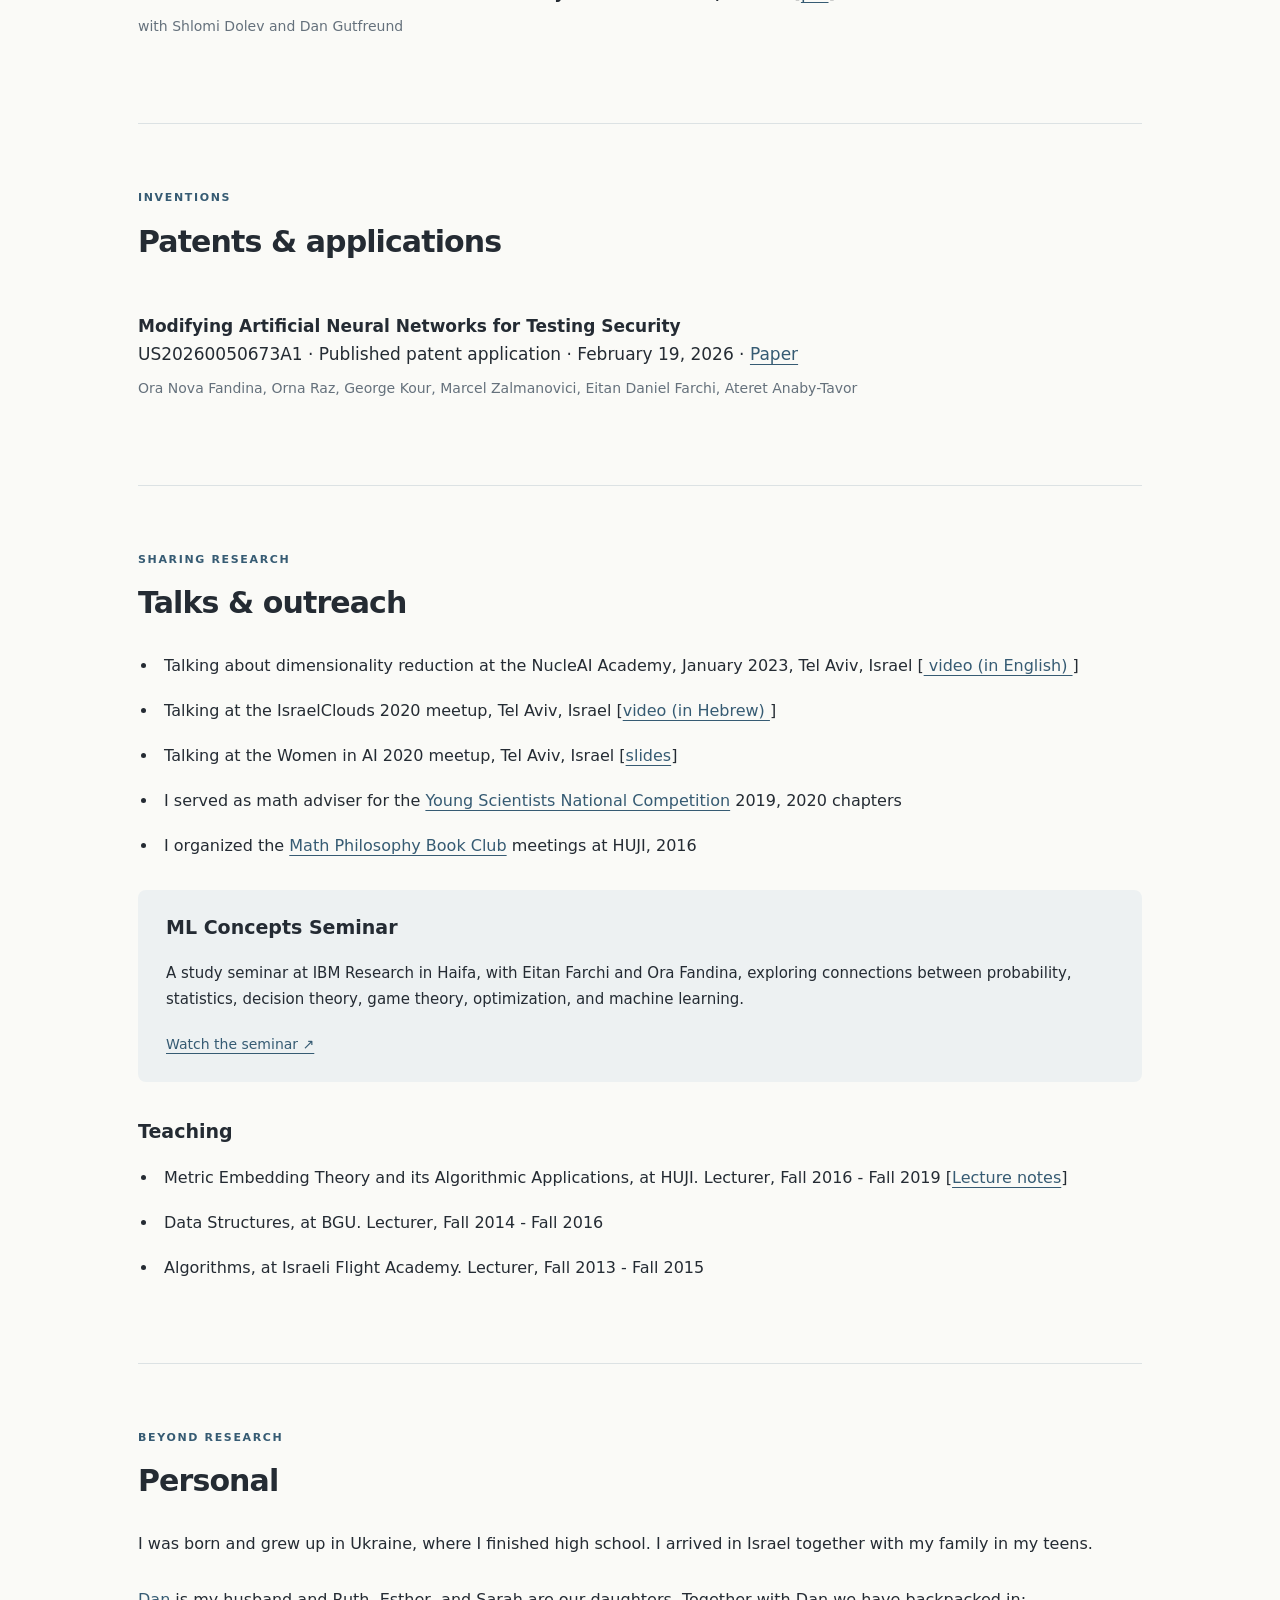
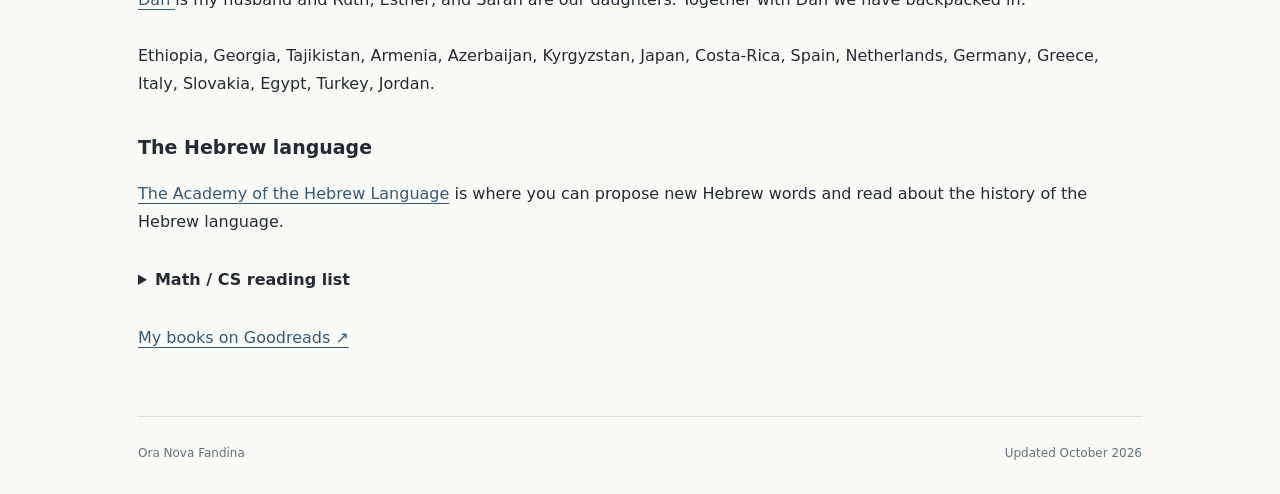
==== commit c444ff2b: "Add recent papers, published patent application, and Sarah to family bio" ====
--- a/preview.html
+++ b/preview.html
@@ -1,6 +1,6 @@
-<!doctype html><html lang="en"><head><meta charset="utf-8"><meta name="viewport" content="width=device-width, initial-scale=1"><title>Ora Nova Fandina | AI Research Scientist</title><meta name="description" content="Ora Nova Fandina — AI Research Scientist working on reliable generative AI evaluation, computational efficiency, dimensionality reduction, and metric embeddings."><link rel="stylesheet" href="styles.css"></head><body><header class="site-header"><a class="wordmark" href="#about">Ora Nova Fandina</a><nav aria-label="Main navigation"><a href="#about">About</a><a href="#publications">Publications</a><a href="#talks">Talks</a><a href="#personal">Personal</a></nav></header><main><section id="about" class="hero"><div class="portrait"><img src="https://orafandina.github.io/photo_2.jpg" alt="Ora Nova Fandina" width="290" height="290"></div><div><p class="eyebrow">AI Research Scientist</p><h1>Ora Nova Fandina</h1><p class="hebrew" lang="he" dir="rtl">אורה פנדינה</p><p>I am an AI Research Scientist with strong foundations in the theory of machine learning. I work on understanding and improving AI systems through rigorous evaluation and precise analytical reasoning.</p><p>My research interests include reliable evaluation of generative AI and the reliability of automated evaluators. I am also interested in computational efficiency in AI, building on my work in dimensionality reduction and metric embeddings.</p><p>I hold a Ph.D. in Computer Science from the <a href="http://www.cs.huji.ac.il/">Hebrew University of Jerusalem</a>, where I was advised by <a href="http://www.cs.huji.ac.il/~yair/">Yair Bartal</a> and <a href="https://www.cs.bgu.ac.il/~neimano/">Ofer Neiman</a>, and completed postdoctoral research at <a href="https://cs.au.dk/">Aarhus University</a> with <a href="https://cs.au.dk/~larsen/">Kasper Green Larsen</a>.</p><div class="social-links"><a href="mailto:fandina@gmail.com">Email ↗</a><a href="https://github.com/orafandina">GitHub ↗</a><a href="https://www.linkedin.com/in/orafandina">LinkedIn ↗</a><a href="https://twitter.com/FandinaNova">X ↗</a></div></div></section><section id="publications"><p class="eyebrow">Papers & resources</p><h2>Publications</h2><h3 class="year">2023</h3><article class="publication"><div class="paper-title"><strong>Unveiling Safety Vulnerabilities of Large Language Models,  </strong>GEM Workshop at EMNLP 2023   [<a href="https://arxiv.org/abs/2311.04124">arXiv</a>]</div><div class="authors">  George Kour, Marcel Zalmanovici, Naama Zwerdling, Esther Goldbraich, Ora Nova Fandina, Ateret Anaby-Tavor, Orna Raz, Eitan Farchi</div></article><article class="publication"><div class="paper-title"><strong>The Fast Johnson-Lindenstrauss Transform is Even Faster,  </strong>ICML 2023   [<a href="https://arxiv.org/abs/2204.01800">arXiv</a>]</div><div class="authors">  with  Mikael M&oslash;ller H&oslash;gsgaard and Kasper Green Larsen</div><details><summary>Haiku abstract</summary><div class="haiku">   <em>An old method's pace // revised, now faster to use. // Efficiency reigns.</em></div></details></article><article class="publication"><div class="paper-title"><strong>Barriers for Faster Dimensionality Reduction,  </strong>STACS 2023 [<a href="https://arxiv.org/abs/2207.03304">arXiv</a>]</div><div class="authors">  with  Mikael M&oslash;ller H&oslash;gsgaard and Kasper Green Larsen</div></article><h3 class="year">2022</h3><article class="publication"><div class="paper-title"><strong>Optimality of the Johnson-Lindenstrauss Dimensionality Reduction for Practical Measures,  </strong>SoCG 2022 [<a href="https://arxiv.org/abs/2107.06626">arXiv</a>]  [<a href="slides_web.pdf">slides</a>]   [<a href="https://www.youtube.com/watch?v=XmmHS_UoJCQ&t=17756s">video</a>] </div><div class="authors">with Yair Bartal and Kasper Green Larsen</div><details><summary>Haiku abstract</summary><div class="haiku">     <em>It was not designed // to preserve the average. // Yet, it optimally does.    </em></div></details></article><h3 class="year">2020</h3><article class="publication"><div class="paper-title"><strong>Online Probabilistic Metric Embedding: A General Framework for Bypassing Inherent Bounds,  </strong>SODA 2020 [<a href="full_v.pdf">pdf</a>]</div><div class="authors">with Yair Bartal and Seeun William Umboh</div><details><summary>Haiku abstract</summary><div class="haiku">   <em>Online random trees. // Tight. Yet, the error is large. // Are they still of use?</em></div></details></article><h3 class="year">2019</h3><article class="publication"><div class="paper-title">
+<!doctype html><html lang="en"><head><meta charset="utf-8"><meta name="viewport" content="width=device-width, initial-scale=1"><title>Ora Nova Fandina | AI Research Scientist</title><meta name="description" content="Ora Nova Fandina — AI Research Scientist working on reliable generative AI evaluation, computational efficiency, dimensionality reduction, and metric embeddings."><link rel="stylesheet" href="styles.css"></head><body><header class="site-header"><a class="wordmark" href="#about">Ora Nova Fandina</a><nav aria-label="Main navigation"><a href="#about">About</a><a href="#publications">Publications</a><a href="#patents">Patents</a><a href="#talks">Talks</a><a href="#personal">Personal</a></nav></header><main><section id="about" class="hero"><div class="portrait"><img src="https://orafandina.github.io/photo_2.jpg" alt="Ora Nova Fandina" width="290" height="290"></div><div><p class="eyebrow">AI Research Scientist</p><h1>Ora Nova Fandina</h1><p class="hebrew" lang="he" dir="rtl">אורה פנדינה</p><p>I am an AI Research Scientist with strong foundations in the theory of machine learning. I work on understanding and improving AI systems through rigorous evaluation and precise analytical reasoning.</p><p>My research interests include reliable evaluation of generative AI and the reliability of automated evaluators. I am also interested in computational efficiency in AI, building on my work in dimensionality reduction and metric embeddings.</p><p>I hold a Ph.D. in Computer Science from the <a href="http://www.cs.huji.ac.il/">Hebrew University of Jerusalem</a>, where I was advised by <a href="http://www.cs.huji.ac.il/~yair/">Yair Bartal</a> and <a href="https://www.cs.bgu.ac.il/~neimano/">Ofer Neiman</a>, and completed postdoctoral research at <a href="https://cs.au.dk/">Aarhus University</a> with <a href="https://cs.au.dk/~larsen/">Kasper Green Larsen</a>.</p><div class="social-links"><a href="mailto:fandina@gmail.com">Email ↗</a><a href="https://github.com/orafandina">GitHub ↗</a><a href="https://www.linkedin.com/in/orafandina">LinkedIn ↗</a><a href="https://twitter.com/FandinaNova">X ↗</a></div></div></section><section id="publications"><p class="eyebrow">Papers & resources</p><h2>Publications</h2><h3 class="year">2026</h3><article class="publication"><div class="paper-title"><strong>Beyond Blind Spots: Analytic Hints for Mitigating LLM-Based Evaluation Pitfalls</strong><br>AAAI 2026 Workshop · <a href="https://arxiv.org/abs/2512.16272">Paper</a></div><div class="authors">Ora Nova Fandina, Eitan Farchi, Shmulik Froimovich, Raviv Gal, Wesam Ibraheem, Rami Katan, Alice Podolsky</div></article><h3 class="year">2025</h3><article class="publication"><div class="paper-title"><strong>Vintage Code, Modern Judges: Meta-Validation in Low Data Regimes</strong><br>ASE 2025 Workshop · <a href="https://arxiv.org/abs/2510.27244">Paper</a></div><div class="authors">Ora Nova Fandina, Gal Amram, Eitan Farchi, Shmulik Froimovich, Raviv Gal, Wesam Ibraheem, Rami Katan, Alice Podolsky, Orna Raz</div></article><article class="publication"><div class="paper-title"><strong>Automated Validation of LLM-based Evaluators for Software Engineering Artifacts</strong><br>Preprint, 2025 · <a href="https://arxiv.org/abs/2508.02827">Paper</a></div><div class="authors">Ora Nova Fandina, Eitan Farchi, Shmulik Froimovich, Rami Katan, Alice Podolsky, Orna Raz, Avi Ziv</div></article><article class="publication"><div class="paper-title"><strong>Exploring Straightforward Methods for Automatic Conversational Red-Teaming</strong><br>NAACL 2025 · Industry Track · <a href="https://aclanthology.org/2025.naacl-industry.10/">Paper</a></div><div class="authors">George Kour, Naama Zwerdling, Marcel Zalmanovici, Ateret Anaby-Tavor, Ora Nova Fandina, Eitan Farchi</div></article><h3 class="year">2024</h3><article class="publication"><div class="paper-title"><strong>How Safe is Your Safety Metric? Automatic Concatenation Tests for Metric Reliability</strong><br>Preprint, 2024 · revised 2025 · <a href="https://arxiv.org/abs/2408.12259">Paper</a></div><div class="authors">Ora Nova Fandina, Leshem Choshen, Eitan Farchi, George Kour, Yotam Perlitz, Orna Raz</div></article><h3 class="year">2023</h3><article class="publication"><div class="paper-title"><strong>Unveiling Safety Vulnerabilities of Large Language Models,  </strong>GEM Workshop at EMNLP 2023   [<a href="https://arxiv.org/abs/2311.04124">arXiv</a>]</div><div class="authors">  George Kour, Marcel Zalmanovici, Naama Zwerdling, Esther Goldbraich, Ora Nova Fandina, Ateret Anaby-Tavor, Orna Raz, Eitan Farchi</div></article><article class="publication"><div class="paper-title"><strong>The Fast Johnson-Lindenstrauss Transform is Even Faster,  </strong>ICML 2023   [<a href="https://arxiv.org/abs/2204.01800">arXiv</a>]</div><div class="authors">  with  Mikael M&oslash;ller H&oslash;gsgaard and Kasper Green Larsen</div><details><summary>Haiku abstract</summary><div class="haiku">   <em>An old method's pace // revised, now faster to use. // Efficiency reigns.</em></div></details></article><article class="publication"><div class="paper-title"><strong>Barriers for Faster Dimensionality Reduction,  </strong>STACS 2023 [<a href="https://arxiv.org/abs/2207.03304">arXiv</a>]</div><div class="authors">  with  Mikael M&oslash;ller H&oslash;gsgaard and Kasper Green Larsen</div></article><h3 class="year">2022</h3><article class="publication"><div class="paper-title"><strong>Optimality of the Johnson-Lindenstrauss Dimensionality Reduction for Practical Measures,  </strong>SoCG 2022 [<a href="https://arxiv.org/abs/2107.06626">arXiv</a>]  [<a href="slides_web.pdf">slides</a>]   [<a href="https://www.youtube.com/watch?v=XmmHS_UoJCQ&t=17756s">video</a>] </div><div class="authors">with Yair Bartal and Kasper Green Larsen</div><details><summary>Haiku abstract</summary><div class="haiku">     <em>It was not designed // to preserve the average. // Yet, it optimally does.    </em></div></details></article><h3 class="year">2020</h3><article class="publication"><div class="paper-title"><strong>Online Probabilistic Metric Embedding: A General Framework for Bypassing Inherent Bounds,  </strong>SODA 2020 [<a href="full_v.pdf">pdf</a>]</div><div class="authors">with Yair Bartal and Seeun William Umboh</div><details><summary>Haiku abstract</summary><div class="haiku">   <em>Online random trees. // Tight. Yet, the error is large. // Are they still of use?</em></div></details></article><h3 class="year">2019</h3><article class="publication"><div class="paper-title">
     <strong>Dimensionality Reduction: Theoretical Perspective On Practical Measures,  </strong>NeurIPS 2019 [<a href="NeurIPS19_camera_version.pdf">pdf</a>] [<a href="JL_NIPS19.pdf">full version</a>] [<a href="slides_JL.pdf">slides</a>] [<a href="Nips19_poster.pptx">poster</a>] [<a href="https://github.com/orafandina/Dimensionality-Reduction">code</a>] [<a href="https://icerm.brown.edu/video_archive/?play=1906">video</a>]  
-    </div><div class="authors">with Yair Bartal and Ofer Neiman</div><details><summary>Haiku abstract</summary><div class="haiku">   <em>They say, in practice, // few dimensions are enough. // But in theory?</em></div></details></article><article class="publication"><div class="paper-title"><strong>Covering Metric Spaces by Few Trees,  </strong>ICALP 2019<em>  </em>[<a href="https://arxiv.org/abs/1905.07559">arXiv</a>] [<a href="slidesICALP19.pptx">slides</a>]</div><div class="authors">  with Yair Bartal and Ofer Neiman </div><details><summary>Haiku abstract</summary><div class="haiku">    <em>In a doubling world, // You see this grove of trees? // They are enough.</em></div></details></article><h3 class="year">2015</h3><article class="publication"><div class="paper-title"><strong>Holographic parallel processor for calculating Kronecker product,  </strong>Natural Computing 14 (2015), 433-436 [<a href="holog_paper.pdf">pdf</a>] </div><div class="authors"> with Shlomi Dolev and Joseph Rosen  </div></article><h3 class="year">2013</h3><article class="publication"><div class="paper-title"> <strong>Succinct Permanent is NEXP-hard with Many Hard Instances,</strong> <em> </em>CIAC13<em> </em>[<a href="CIAC_paper.pdf">pdf</a>]</div><div class="authors"> with Shlomi Dolev and Dan Gutfreund </div></article></section><section id="talks"><p class="eyebrow">Sharing research</p><h2>Talks & outreach</h2><ul class="content-list"><li> Talking about dimensionality reduction at the NucleAI Academy, January 2023, Tel Aviv, Israel   [<a href="https://www.youtube.com/watch?v=oKiCh_zf0JU&t=153s&ab_channel=Nucleai"> video (in English) </a>]</li><li> Talking at the IsraelClouds 2020 meetup, Tel Aviv, Israel  [<a href="https://youtu.be/C1O2NcRSHKY?t=185">video (in Hebrew) </a>]</li><li> Talking at the Women in AI 2020 meetup, Tel Aviv, Israel  [<a href="Practical Measures_WinAI_Facebook.pdf">slides</a>]</li><li> I served as math adviser for the <a href="https://www.mada.org.il/young/about">Young Scientists National Competition</a> 2019, 2020 chapters</li><li> I organized the <a href="https://trello.com/b/ROS7mauy">Math Philosophy Book Club</a> meetings at HUJI, 2016 </li></ul><article class="seminar"><h3>ML Concepts Seminar</h3><p>A study seminar at IBM Research in Haifa, with Eitan Farchi and Ora Fandina, exploring connections between probability, statistics, decision theory, game theory, optimization, and machine learning.</p><a href="https://www.youtube.com/channel/UCyt6JmhTOx8AgCFXC13BmMw">Watch the seminar ↗</a></article><h3 class="subheading">Teaching</h3><ul class="content-list"><li><p> Metric Embedding Theory and its Algorithmic Applications, at HUJI. Lecturer, Fall 2016 - Fall 2019 [<a href="https://moodle2.cs.huji.ac.il/nu18/course/view.php?id=67720&lang=en">Lecture notes</a>]</p></li><li><p> Data Structures, at BGU. Lecturer, Fall 2014 - Fall 2016</p></li><li><p> Algorithms, at Israeli Flight Academy. Lecturer, Fall 2013 - Fall 2015 </p></li></ul></section><section id="personal"><p class="eyebrow">Beyond research</p><h2>Personal</h2><p>I was born and grew up in Ukraine, where I finished high school. 
+    </div><div class="authors">with Yair Bartal and Ofer Neiman</div><details><summary>Haiku abstract</summary><div class="haiku">   <em>They say, in practice, // few dimensions are enough. // But in theory?</em></div></details></article><article class="publication"><div class="paper-title"><strong>Covering Metric Spaces by Few Trees,  </strong>ICALP 2019<em>  </em>[<a href="https://arxiv.org/abs/1905.07559">arXiv</a>] [<a href="slidesICALP19.pptx">slides</a>]</div><div class="authors">  with Yair Bartal and Ofer Neiman </div><details><summary>Haiku abstract</summary><div class="haiku">    <em>In a doubling world, // You see this grove of trees? // They are enough.</em></div></details></article><h3 class="year">2015</h3><article class="publication"><div class="paper-title"><strong>Holographic parallel processor for calculating Kronecker product,  </strong>Natural Computing 14 (2015), 433-436 [<a href="holog_paper.pdf">pdf</a>] </div><div class="authors"> with Shlomi Dolev and Joseph Rosen  </div></article><h3 class="year">2013</h3><article class="publication"><div class="paper-title"> <strong>Succinct Permanent is NEXP-hard with Many Hard Instances,</strong> <em> </em>CIAC13<em> </em>[<a href="CIAC_paper.pdf">pdf</a>]</div><div class="authors"> with Shlomi Dolev and Dan Gutfreund </div></article></section><section id="patents"><p class="eyebrow">Inventions</p><h2>Patents &amp; applications</h2><article class="publication"><div class="paper-title"><strong>Modifying Artificial Neural Networks for Testing Security</strong><br>US20260050673A1 · Published patent application · February 19, 2026 · <a href="https://patents.justia.com/patent/20260050673">Paper</a></div><div class="authors">Ora Nova Fandina, Orna Raz, George Kour, Marcel Zalmanovici, Eitan Daniel Farchi, Ateret Anaby-Tavor</div></article></section><section id="talks"><p class="eyebrow">Sharing research</p><h2>Talks & outreach</h2><ul class="content-list"><li> Talking about dimensionality reduction at the NucleAI Academy, January 2023, Tel Aviv, Israel   [<a href="https://www.youtube.com/watch?v=oKiCh_zf0JU&t=153s&ab_channel=Nucleai"> video (in English) </a>]</li><li> Talking at the IsraelClouds 2020 meetup, Tel Aviv, Israel  [<a href="https://youtu.be/C1O2NcRSHKY?t=185">video (in Hebrew) </a>]</li><li> Talking at the Women in AI 2020 meetup, Tel Aviv, Israel  [<a href="Practical Measures_WinAI_Facebook.pdf">slides</a>]</li><li> I served as math adviser for the <a href="https://www.mada.org.il/young/about">Young Scientists National Competition</a> 2019, 2020 chapters</li><li> I organized the <a href="https://trello.com/b/ROS7mauy">Math Philosophy Book Club</a> meetings at HUJI, 2016 </li></ul><article class="seminar"><h3>ML Concepts Seminar</h3><p>A study seminar at IBM Research in Haifa, with Eitan Farchi and Ora Fandina, exploring connections between probability, statistics, decision theory, game theory, optimization, and machine learning.</p><a href="https://www.youtube.com/channel/UCyt6JmhTOx8AgCFXC13BmMw">Watch the seminar ↗</a></article><h3 class="subheading">Teaching</h3><ul class="content-list"><li><p> Metric Embedding Theory and its Algorithmic Applications, at HUJI. Lecturer, Fall 2016 - Fall 2019 [<a href="https://moodle2.cs.huji.ac.il/nu18/course/view.php?id=67720&lang=en">Lecture notes</a>]</p></li><li><p> Data Structures, at BGU. Lecturer, Fall 2014 - Fall 2016</p></li><li><p> Algorithms, at Israeli Flight Academy. Lecturer, Fall 2013 - Fall 2015 </p></li></ul></section><section id="personal"><p class="eyebrow">Beyond research</p><h2>Personal</h2><p>I was born and grew up in Ukraine, where I finished high school. 
 I arrived in Israel together with my family in my teens. <br></br>
-<a href="https://scholar.google.com/citations?user=Fa_bvG4AAAAJ&hl=en">Dan </a> is my husband and Ruth and Esther are our daughters.
+<a href="https://scholar.google.com/citations?user=Fa_bvG4AAAAJ&hl=en">Dan </a> is my husband and Ruth, Esther, and Sarah are our daughters.
  Together with Dan we have backpacked in: <br></br> Ethiopia, Georgia, Tajikistan, Armenia, Azerbaijan, Kyrgyzstan, Japan, Costa-Rica, Spain, Netherlands, Germany, Greece, Italy, Slovakia, Egypt, Turkey, Jordan.</p><h3 class="subheading">The Hebrew language</h3><p><a href="https://en.hebrew-academy.org.il/">The Academy of the Hebrew Language</a> is where you can propose new Hebrew words and read about the history of the Hebrew language.</p><details class="reading"><summary>Math / CS reading list</summary><ul class="content-list"><li> Kurt Godel&rsquo;s Letter to John von Neumann (1956), [<a href="godel_to_neum.pdf">pdf</a>]</li><li> More is Different (1972),  P.W. Anderson [<a href="https://www.tkm.kit.edu/downloads/TKM1_2011_more_is_different_PWA.pdf">pdf</a>]</li><li> Cargo Cult Science (1974),  Richard Feynman [<a href="http://csinvesting.org/wp-content/uploads/2017/04/Feynman_Cargo_Cult_Science_reading.pdf">pdf</a>]</li><li> Big omicron and big omega and big theta (1976),  D.E. Knuth [<a href="https://dl.acm.org/doi/pdf/10.1145/1008328.1008329?casa_token=rp8pdkFCywwAAAAA:WKjCOLrah_K8jwtbiJp0_DBefPT-T07mSoWbYRl2iTzMKgzgGQw7ES_Tsk2Jh13hPd8tc7koLgI">pdf</a>]</li><li>What Every Computer Scientist Should Know About Floating-Point Arithmetic (1991),  D. Goldberg [<a href="float_point.pdf">pdf</a>]</li><li> All I really need to know...(1993),  D. P. Stern [<a href="http://theory.caltech.edu/~preskill/all-i-really-need-to-know.pdf">pdf</a>]</li><li>Possible Trends in Mathematics in the Coming Decades (1998),  M. Gromov [<a href="forum_trends.pdf">pdf</a>]</li><li>The Vinous Shock: How to Open a Bottle with a Book (2018),  M. Lewi [<a href="https://www.marklevimath.com/_files/ugd/4d55eb_701327c8f268482fb7f022ce9c919627.pdf">pdf</a>]</li><li>Ideas That Created the Future: Classic Papers of Computer Science (2021),  H.L. Lewis</li></ul></details><a href="https://www.goodreads.com/review/list/18291690-ora?shelf=read">My books on Goodreads ↗</a></section></main><footer>Ora Nova Fandina <span>Updated October 2026</span></footer></body></html>
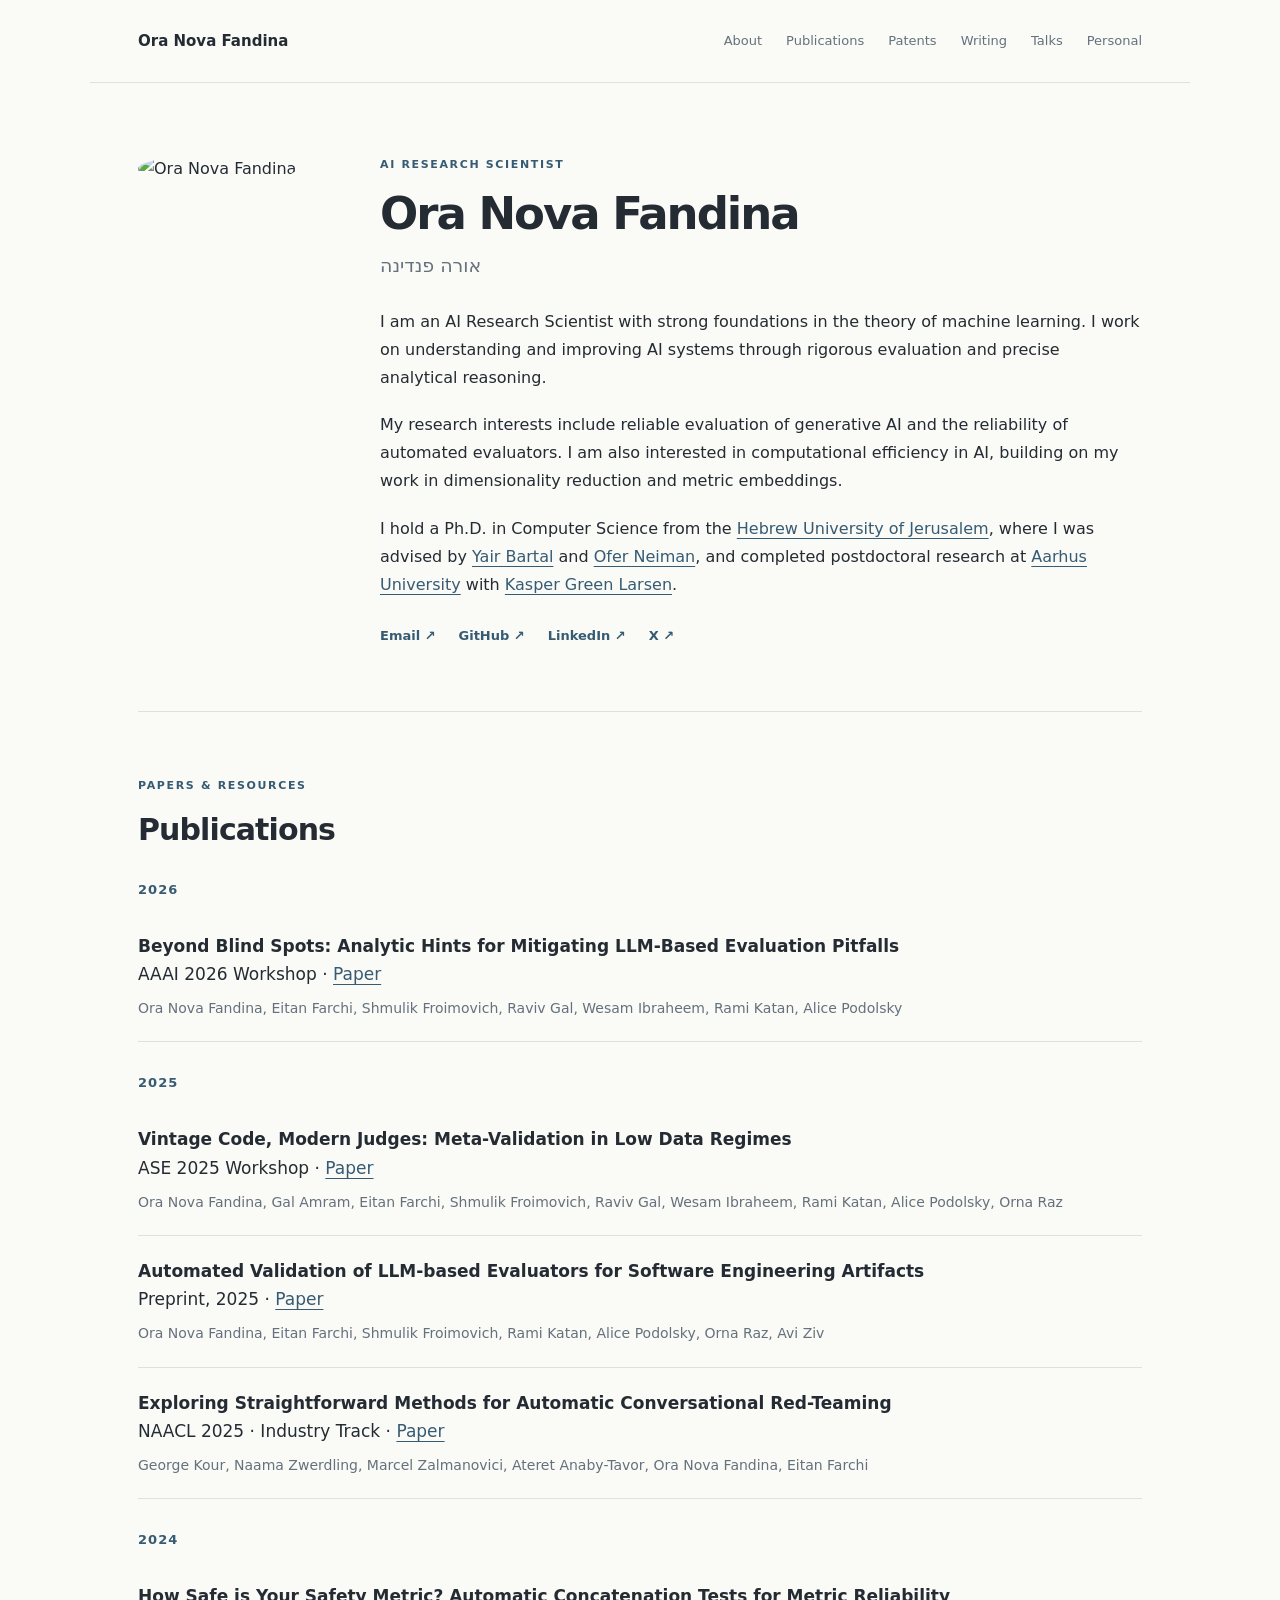
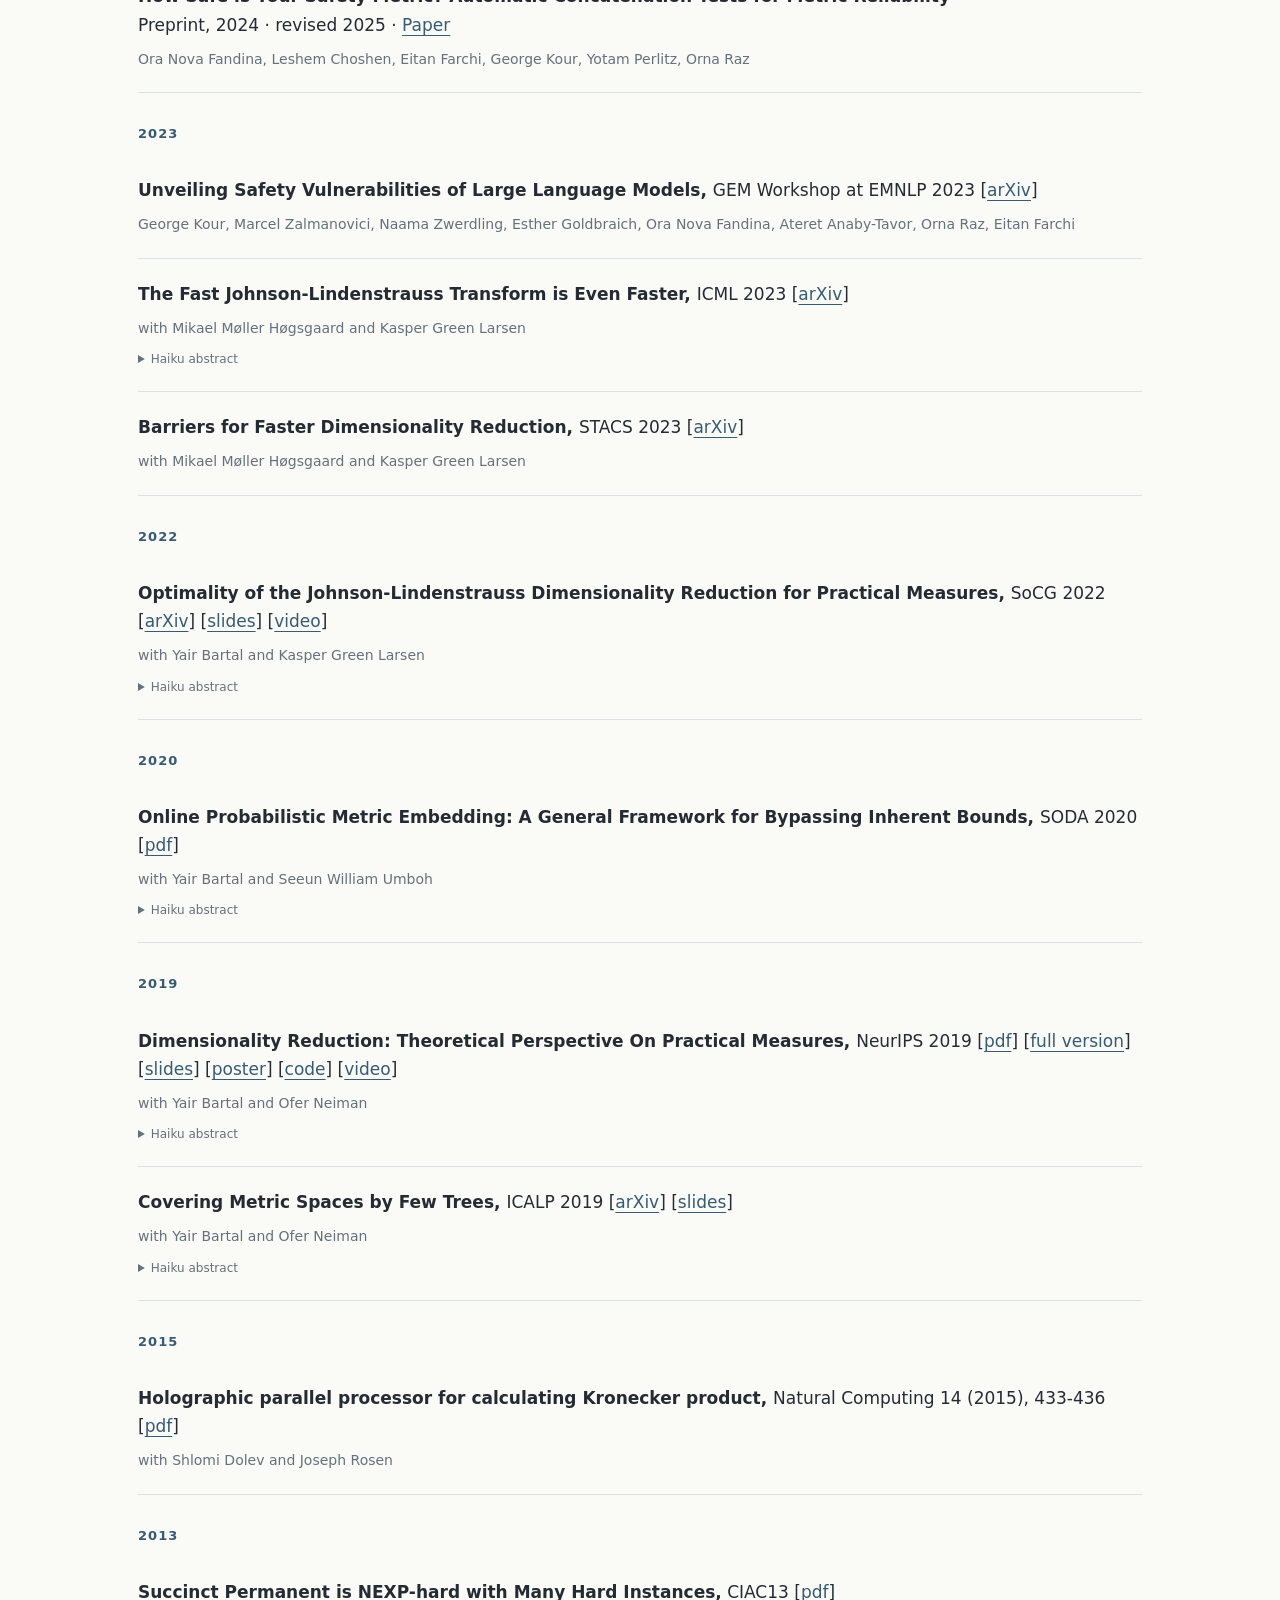
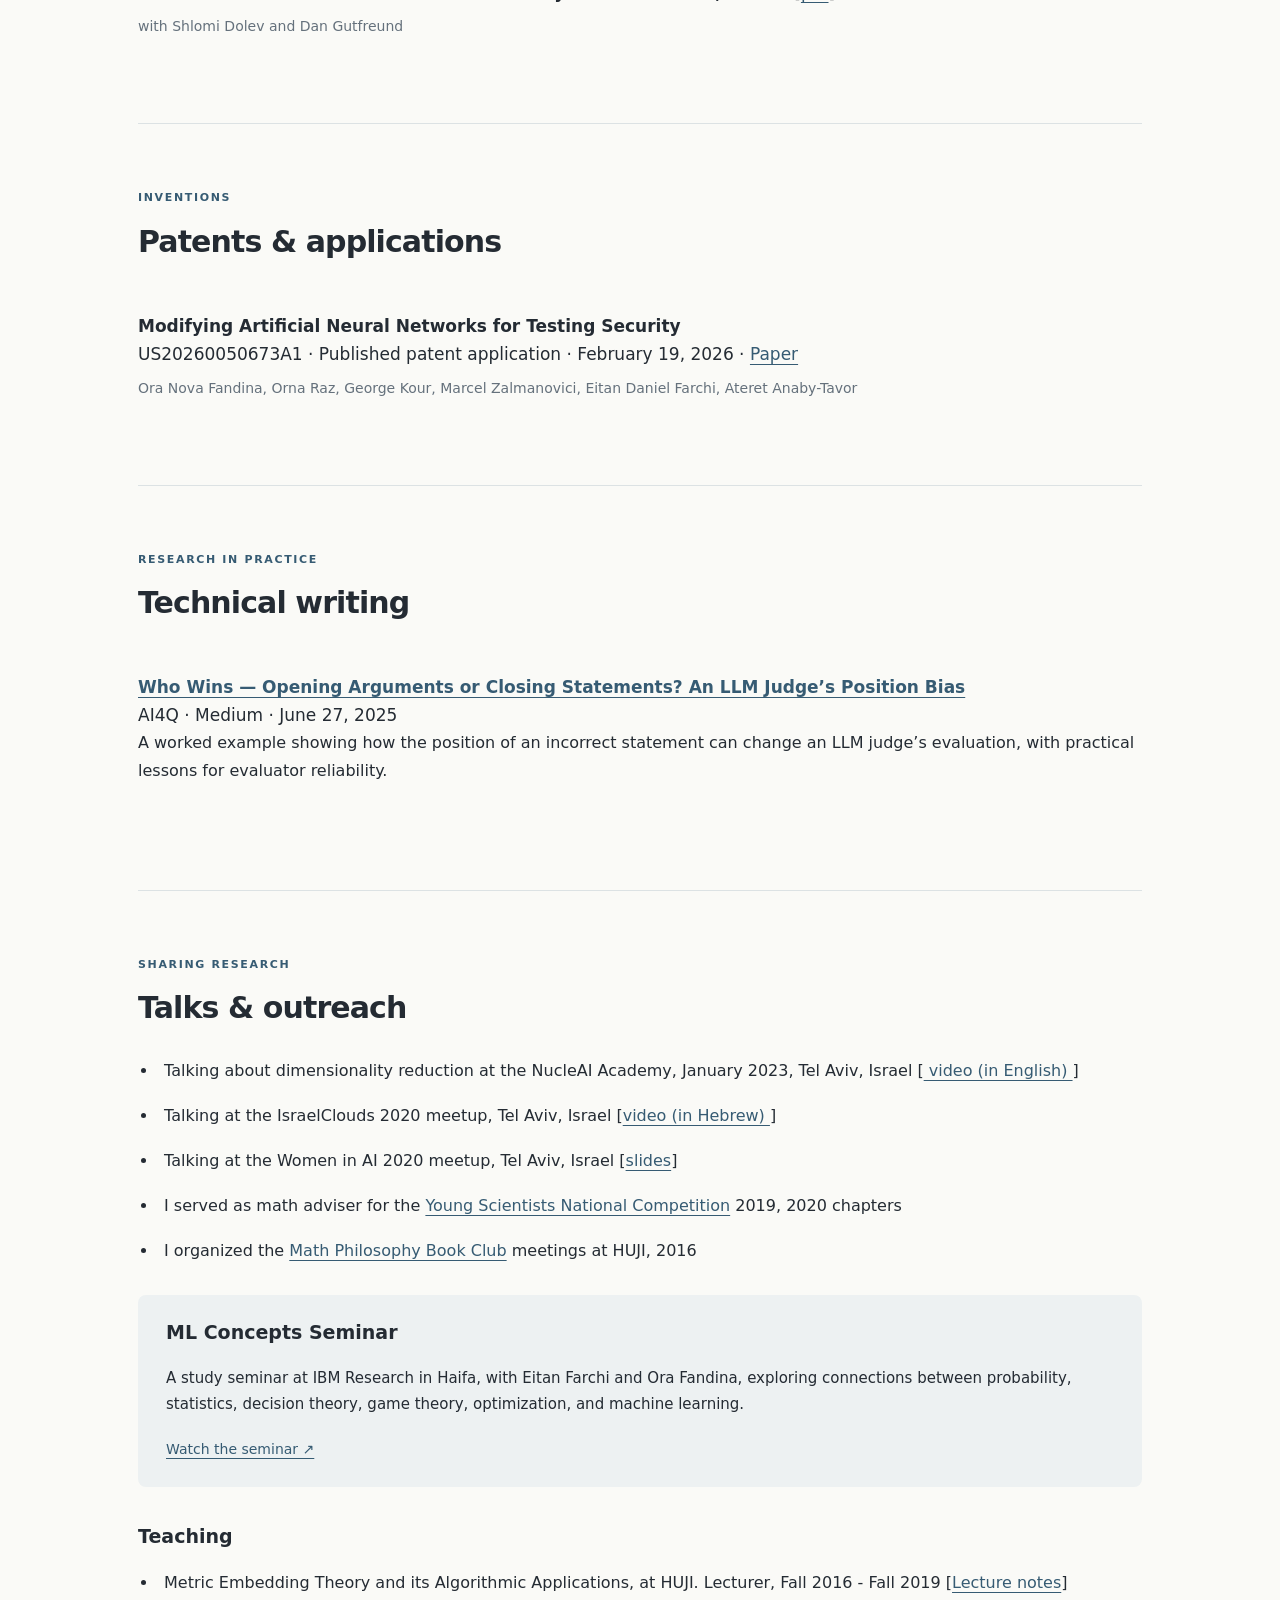
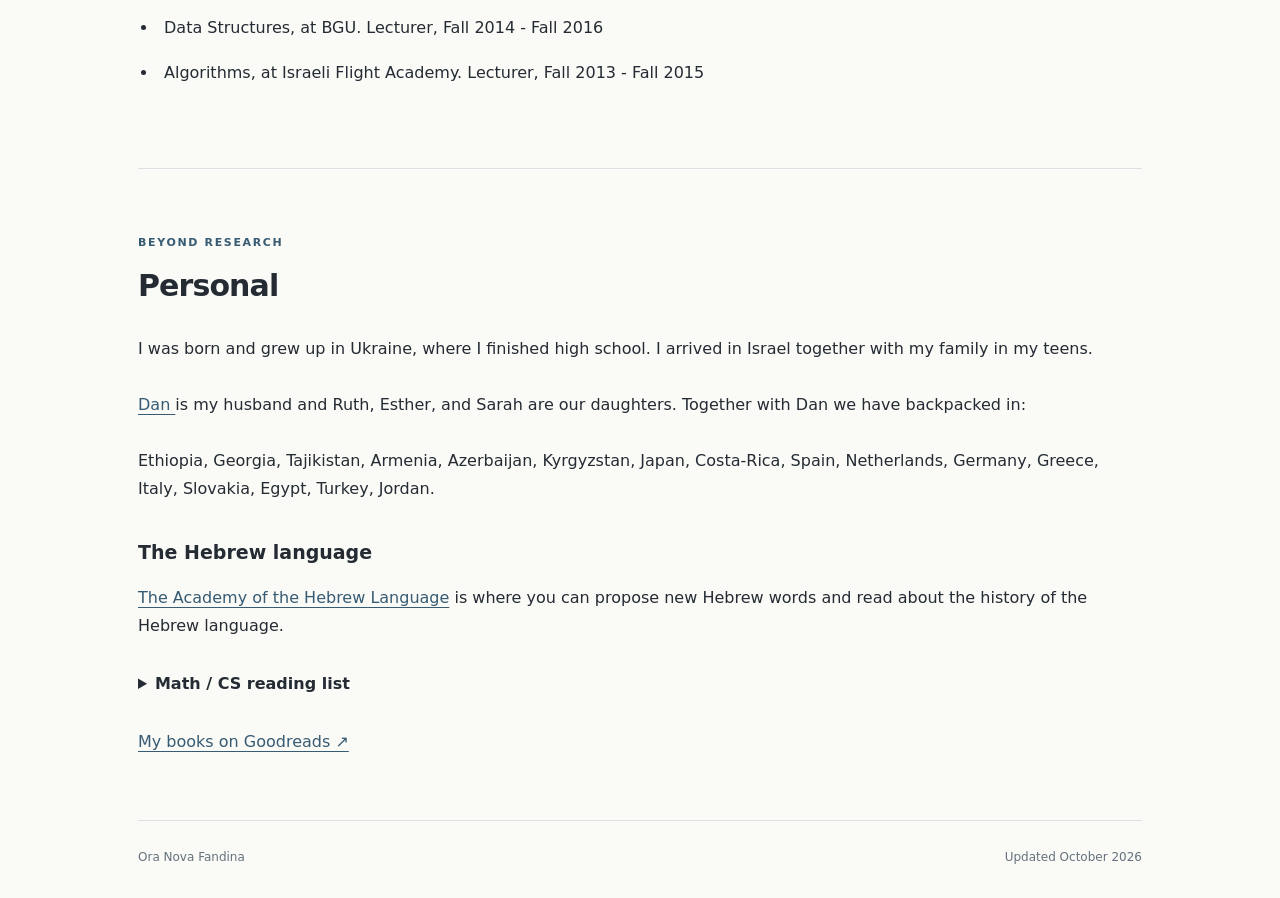
==== commit 2258c706: "Add LLM judge position bias blog to technical writing" ====
--- a/preview.html
+++ b/preview.html
@@ -1,6 +1,6 @@
-<!doctype html><html lang="en"><head><meta charset="utf-8"><meta name="viewport" content="width=device-width, initial-scale=1"><title>Ora Nova Fandina | AI Research Scientist</title><meta name="description" content="Ora Nova Fandina — AI Research Scientist working on reliable generative AI evaluation, computational efficiency, dimensionality reduction, and metric embeddings."><link rel="stylesheet" href="styles.css"></head><body><header class="site-header"><a class="wordmark" href="#about">Ora Nova Fandina</a><nav aria-label="Main navigation"><a href="#about">About</a><a href="#publications">Publications</a><a href="#patents">Patents</a><a href="#talks">Talks</a><a href="#personal">Personal</a></nav></header><main><section id="about" class="hero"><div class="portrait"><img src="https://orafandina.github.io/photo_2.jpg" alt="Ora Nova Fandina" width="290" height="290"></div><div><p class="eyebrow">AI Research Scientist</p><h1>Ora Nova Fandina</h1><p class="hebrew" lang="he" dir="rtl">אורה פנדינה</p><p>I am an AI Research Scientist with strong foundations in the theory of machine learning. I work on understanding and improving AI systems through rigorous evaluation and precise analytical reasoning.</p><p>My research interests include reliable evaluation of generative AI and the reliability of automated evaluators. I am also interested in computational efficiency in AI, building on my work in dimensionality reduction and metric embeddings.</p><p>I hold a Ph.D. in Computer Science from the <a href="http://www.cs.huji.ac.il/">Hebrew University of Jerusalem</a>, where I was advised by <a href="http://www.cs.huji.ac.il/~yair/">Yair Bartal</a> and <a href="https://www.cs.bgu.ac.il/~neimano/">Ofer Neiman</a>, and completed postdoctoral research at <a href="https://cs.au.dk/">Aarhus University</a> with <a href="https://cs.au.dk/~larsen/">Kasper Green Larsen</a>.</p><div class="social-links"><a href="mailto:fandina@gmail.com">Email ↗</a><a href="https://github.com/orafandina">GitHub ↗</a><a href="https://www.linkedin.com/in/orafandina">LinkedIn ↗</a><a href="https://twitter.com/FandinaNova">X ↗</a></div></div></section><section id="publications"><p class="eyebrow">Papers & resources</p><h2>Publications</h2><h3 class="year">2026</h3><article class="publication"><div class="paper-title"><strong>Beyond Blind Spots: Analytic Hints for Mitigating LLM-Based Evaluation Pitfalls</strong><br>AAAI 2026 Workshop · <a href="https://arxiv.org/abs/2512.16272">Paper</a></div><div class="authors">Ora Nova Fandina, Eitan Farchi, Shmulik Froimovich, Raviv Gal, Wesam Ibraheem, Rami Katan, Alice Podolsky</div></article><h3 class="year">2025</h3><article class="publication"><div class="paper-title"><strong>Vintage Code, Modern Judges: Meta-Validation in Low Data Regimes</strong><br>ASE 2025 Workshop · <a href="https://arxiv.org/abs/2510.27244">Paper</a></div><div class="authors">Ora Nova Fandina, Gal Amram, Eitan Farchi, Shmulik Froimovich, Raviv Gal, Wesam Ibraheem, Rami Katan, Alice Podolsky, Orna Raz</div></article><article class="publication"><div class="paper-title"><strong>Automated Validation of LLM-based Evaluators for Software Engineering Artifacts</strong><br>Preprint, 2025 · <a href="https://arxiv.org/abs/2508.02827">Paper</a></div><div class="authors">Ora Nova Fandina, Eitan Farchi, Shmulik Froimovich, Rami Katan, Alice Podolsky, Orna Raz, Avi Ziv</div></article><article class="publication"><div class="paper-title"><strong>Exploring Straightforward Methods for Automatic Conversational Red-Teaming</strong><br>NAACL 2025 · Industry Track · <a href="https://aclanthology.org/2025.naacl-industry.10/">Paper</a></div><div class="authors">George Kour, Naama Zwerdling, Marcel Zalmanovici, Ateret Anaby-Tavor, Ora Nova Fandina, Eitan Farchi</div></article><h3 class="year">2024</h3><article class="publication"><div class="paper-title"><strong>How Safe is Your Safety Metric? Automatic Concatenation Tests for Metric Reliability</strong><br>Preprint, 2024 · revised 2025 · <a href="https://arxiv.org/abs/2408.12259">Paper</a></div><div class="authors">Ora Nova Fandina, Leshem Choshen, Eitan Farchi, George Kour, Yotam Perlitz, Orna Raz</div></article><h3 class="year">2023</h3><article class="publication"><div class="paper-title"><strong>Unveiling Safety Vulnerabilities of Large Language Models,  </strong>GEM Workshop at EMNLP 2023   [<a href="https://arxiv.org/abs/2311.04124">arXiv</a>]</div><div class="authors">  George Kour, Marcel Zalmanovici, Naama Zwerdling, Esther Goldbraich, Ora Nova Fandina, Ateret Anaby-Tavor, Orna Raz, Eitan Farchi</div></article><article class="publication"><div class="paper-title"><strong>The Fast Johnson-Lindenstrauss Transform is Even Faster,  </strong>ICML 2023   [<a href="https://arxiv.org/abs/2204.01800">arXiv</a>]</div><div class="authors">  with  Mikael M&oslash;ller H&oslash;gsgaard and Kasper Green Larsen</div><details><summary>Haiku abstract</summary><div class="haiku">   <em>An old method's pace // revised, now faster to use. // Efficiency reigns.</em></div></details></article><article class="publication"><div class="paper-title"><strong>Barriers for Faster Dimensionality Reduction,  </strong>STACS 2023 [<a href="https://arxiv.org/abs/2207.03304">arXiv</a>]</div><div class="authors">  with  Mikael M&oslash;ller H&oslash;gsgaard and Kasper Green Larsen</div></article><h3 class="year">2022</h3><article class="publication"><div class="paper-title"><strong>Optimality of the Johnson-Lindenstrauss Dimensionality Reduction for Practical Measures,  </strong>SoCG 2022 [<a href="https://arxiv.org/abs/2107.06626">arXiv</a>]  [<a href="slides_web.pdf">slides</a>]   [<a href="https://www.youtube.com/watch?v=XmmHS_UoJCQ&t=17756s">video</a>] </div><div class="authors">with Yair Bartal and Kasper Green Larsen</div><details><summary>Haiku abstract</summary><div class="haiku">     <em>It was not designed // to preserve the average. // Yet, it optimally does.    </em></div></details></article><h3 class="year">2020</h3><article class="publication"><div class="paper-title"><strong>Online Probabilistic Metric Embedding: A General Framework for Bypassing Inherent Bounds,  </strong>SODA 2020 [<a href="full_v.pdf">pdf</a>]</div><div class="authors">with Yair Bartal and Seeun William Umboh</div><details><summary>Haiku abstract</summary><div class="haiku">   <em>Online random trees. // Tight. Yet, the error is large. // Are they still of use?</em></div></details></article><h3 class="year">2019</h3><article class="publication"><div class="paper-title">
+<!doctype html><html lang="en"><head><meta charset="utf-8"><meta name="viewport" content="width=device-width, initial-scale=1"><title>Ora Nova Fandina | AI Research Scientist</title><meta name="description" content="Ora Nova Fandina — AI Research Scientist working on reliable generative AI evaluation, computational efficiency, dimensionality reduction, and metric embeddings."><link rel="stylesheet" href="styles.css"></head><body><header class="site-header"><a class="wordmark" href="#about">Ora Nova Fandina</a><nav aria-label="Main navigation"><a href="#about">About</a><a href="#publications">Publications</a><a href="#patents">Patents</a><a href="#writing">Writing</a><a href="#talks">Talks</a><a href="#personal">Personal</a></nav></header><main><section id="about" class="hero"><div class="portrait"><img src="https://orafandina.github.io/photo_2.jpg" alt="Ora Nova Fandina" width="290" height="290"></div><div><p class="eyebrow">AI Research Scientist</p><h1>Ora Nova Fandina</h1><p class="hebrew" lang="he" dir="rtl">אורה פנדינה</p><p>I am an AI Research Scientist with strong foundations in the theory of machine learning. I work on understanding and improving AI systems through rigorous evaluation and precise analytical reasoning.</p><p>My research interests include reliable evaluation of generative AI and the reliability of automated evaluators. I am also interested in computational efficiency in AI, building on my work in dimensionality reduction and metric embeddings.</p><p>I hold a Ph.D. in Computer Science from the <a href="http://www.cs.huji.ac.il/">Hebrew University of Jerusalem</a>, where I was advised by <a href="http://www.cs.huji.ac.il/~yair/">Yair Bartal</a> and <a href="https://www.cs.bgu.ac.il/~neimano/">Ofer Neiman</a>, and completed postdoctoral research at <a href="https://cs.au.dk/">Aarhus University</a> with <a href="https://cs.au.dk/~larsen/">Kasper Green Larsen</a>.</p><div class="social-links"><a href="mailto:fandina@gmail.com">Email ↗</a><a href="https://github.com/orafandina">GitHub ↗</a><a href="https://www.linkedin.com/in/orafandina">LinkedIn ↗</a><a href="https://twitter.com/FandinaNova">X ↗</a></div></div></section><section id="publications"><p class="eyebrow">Papers & resources</p><h2>Publications</h2><h3 class="year">2026</h3><article class="publication"><div class="paper-title"><strong>Beyond Blind Spots: Analytic Hints for Mitigating LLM-Based Evaluation Pitfalls</strong><br>AAAI 2026 Workshop · <a href="https://arxiv.org/abs/2512.16272">Paper</a></div><div class="authors">Ora Nova Fandina, Eitan Farchi, Shmulik Froimovich, Raviv Gal, Wesam Ibraheem, Rami Katan, Alice Podolsky</div></article><h3 class="year">2025</h3><article class="publication"><div class="paper-title"><strong>Vintage Code, Modern Judges: Meta-Validation in Low Data Regimes</strong><br>ASE 2025 Workshop · <a href="https://arxiv.org/abs/2510.27244">Paper</a></div><div class="authors">Ora Nova Fandina, Gal Amram, Eitan Farchi, Shmulik Froimovich, Raviv Gal, Wesam Ibraheem, Rami Katan, Alice Podolsky, Orna Raz</div></article><article class="publication"><div class="paper-title"><strong>Automated Validation of LLM-based Evaluators for Software Engineering Artifacts</strong><br>Preprint, 2025 · <a href="https://arxiv.org/abs/2508.02827">Paper</a></div><div class="authors">Ora Nova Fandina, Eitan Farchi, Shmulik Froimovich, Rami Katan, Alice Podolsky, Orna Raz, Avi Ziv</div></article><article class="publication"><div class="paper-title"><strong>Exploring Straightforward Methods for Automatic Conversational Red-Teaming</strong><br>NAACL 2025 · Industry Track · <a href="https://aclanthology.org/2025.naacl-industry.10/">Paper</a></div><div class="authors">George Kour, Naama Zwerdling, Marcel Zalmanovici, Ateret Anaby-Tavor, Ora Nova Fandina, Eitan Farchi</div></article><h3 class="year">2024</h3><article class="publication"><div class="paper-title"><strong>How Safe is Your Safety Metric? Automatic Concatenation Tests for Metric Reliability</strong><br>Preprint, 2024 · revised 2025 · <a href="https://arxiv.org/abs/2408.12259">Paper</a></div><div class="authors">Ora Nova Fandina, Leshem Choshen, Eitan Farchi, George Kour, Yotam Perlitz, Orna Raz</div></article><h3 class="year">2023</h3><article class="publication"><div class="paper-title"><strong>Unveiling Safety Vulnerabilities of Large Language Models,  </strong>GEM Workshop at EMNLP 2023   [<a href="https://arxiv.org/abs/2311.04124">arXiv</a>]</div><div class="authors">  George Kour, Marcel Zalmanovici, Naama Zwerdling, Esther Goldbraich, Ora Nova Fandina, Ateret Anaby-Tavor, Orna Raz, Eitan Farchi</div></article><article class="publication"><div class="paper-title"><strong>The Fast Johnson-Lindenstrauss Transform is Even Faster,  </strong>ICML 2023   [<a href="https://arxiv.org/abs/2204.01800">arXiv</a>]</div><div class="authors">  with  Mikael M&oslash;ller H&oslash;gsgaard and Kasper Green Larsen</div><details><summary>Haiku abstract</summary><div class="haiku">   <em>An old method's pace // revised, now faster to use. // Efficiency reigns.</em></div></details></article><article class="publication"><div class="paper-title"><strong>Barriers for Faster Dimensionality Reduction,  </strong>STACS 2023 [<a href="https://arxiv.org/abs/2207.03304">arXiv</a>]</div><div class="authors">  with  Mikael M&oslash;ller H&oslash;gsgaard and Kasper Green Larsen</div></article><h3 class="year">2022</h3><article class="publication"><div class="paper-title"><strong>Optimality of the Johnson-Lindenstrauss Dimensionality Reduction for Practical Measures,  </strong>SoCG 2022 [<a href="https://arxiv.org/abs/2107.06626">arXiv</a>]  [<a href="slides_web.pdf">slides</a>]   [<a href="https://www.youtube.com/watch?v=XmmHS_UoJCQ&t=17756s">video</a>] </div><div class="authors">with Yair Bartal and Kasper Green Larsen</div><details><summary>Haiku abstract</summary><div class="haiku">     <em>It was not designed // to preserve the average. // Yet, it optimally does.    </em></div></details></article><h3 class="year">2020</h3><article class="publication"><div class="paper-title"><strong>Online Probabilistic Metric Embedding: A General Framework for Bypassing Inherent Bounds,  </strong>SODA 2020 [<a href="full_v.pdf">pdf</a>]</div><div class="authors">with Yair Bartal and Seeun William Umboh</div><details><summary>Haiku abstract</summary><div class="haiku">   <em>Online random trees. // Tight. Yet, the error is large. // Are they still of use?</em></div></details></article><h3 class="year">2019</h3><article class="publication"><div class="paper-title">
     <strong>Dimensionality Reduction: Theoretical Perspective On Practical Measures,  </strong>NeurIPS 2019 [<a href="NeurIPS19_camera_version.pdf">pdf</a>] [<a href="JL_NIPS19.pdf">full version</a>] [<a href="slides_JL.pdf">slides</a>] [<a href="Nips19_poster.pptx">poster</a>] [<a href="https://github.com/orafandina/Dimensionality-Reduction">code</a>] [<a href="https://icerm.brown.edu/video_archive/?play=1906">video</a>]  
-    </div><div class="authors">with Yair Bartal and Ofer Neiman</div><details><summary>Haiku abstract</summary><div class="haiku">   <em>They say, in practice, // few dimensions are enough. // But in theory?</em></div></details></article><article class="publication"><div class="paper-title"><strong>Covering Metric Spaces by Few Trees,  </strong>ICALP 2019<em>  </em>[<a href="https://arxiv.org/abs/1905.07559">arXiv</a>] [<a href="slidesICALP19.pptx">slides</a>]</div><div class="authors">  with Yair Bartal and Ofer Neiman </div><details><summary>Haiku abstract</summary><div class="haiku">    <em>In a doubling world, // You see this grove of trees? // They are enough.</em></div></details></article><h3 class="year">2015</h3><article class="publication"><div class="paper-title"><strong>Holographic parallel processor for calculating Kronecker product,  </strong>Natural Computing 14 (2015), 433-436 [<a href="holog_paper.pdf">pdf</a>] </div><div class="authors"> with Shlomi Dolev and Joseph Rosen  </div></article><h3 class="year">2013</h3><article class="publication"><div class="paper-title"> <strong>Succinct Permanent is NEXP-hard with Many Hard Instances,</strong> <em> </em>CIAC13<em> </em>[<a href="CIAC_paper.pdf">pdf</a>]</div><div class="authors"> with Shlomi Dolev and Dan Gutfreund </div></article></section><section id="patents"><p class="eyebrow">Inventions</p><h2>Patents &amp; applications</h2><article class="publication"><div class="paper-title"><strong>Modifying Artificial Neural Networks for Testing Security</strong><br>US20260050673A1 · Published patent application · February 19, 2026 · <a href="https://patents.justia.com/patent/20260050673">Paper</a></div><div class="authors">Ora Nova Fandina, Orna Raz, George Kour, Marcel Zalmanovici, Eitan Daniel Farchi, Ateret Anaby-Tavor</div></article></section><section id="talks"><p class="eyebrow">Sharing research</p><h2>Talks & outreach</h2><ul class="content-list"><li> Talking about dimensionality reduction at the NucleAI Academy, January 2023, Tel Aviv, Israel   [<a href="https://www.youtube.com/watch?v=oKiCh_zf0JU&t=153s&ab_channel=Nucleai"> video (in English) </a>]</li><li> Talking at the IsraelClouds 2020 meetup, Tel Aviv, Israel  [<a href="https://youtu.be/C1O2NcRSHKY?t=185">video (in Hebrew) </a>]</li><li> Talking at the Women in AI 2020 meetup, Tel Aviv, Israel  [<a href="Practical Measures_WinAI_Facebook.pdf">slides</a>]</li><li> I served as math adviser for the <a href="https://www.mada.org.il/young/about">Young Scientists National Competition</a> 2019, 2020 chapters</li><li> I organized the <a href="https://trello.com/b/ROS7mauy">Math Philosophy Book Club</a> meetings at HUJI, 2016 </li></ul><article class="seminar"><h3>ML Concepts Seminar</h3><p>A study seminar at IBM Research in Haifa, with Eitan Farchi and Ora Fandina, exploring connections between probability, statistics, decision theory, game theory, optimization, and machine learning.</p><a href="https://www.youtube.com/channel/UCyt6JmhTOx8AgCFXC13BmMw">Watch the seminar ↗</a></article><h3 class="subheading">Teaching</h3><ul class="content-list"><li><p> Metric Embedding Theory and its Algorithmic Applications, at HUJI. Lecturer, Fall 2016 - Fall 2019 [<a href="https://moodle2.cs.huji.ac.il/nu18/course/view.php?id=67720&lang=en">Lecture notes</a>]</p></li><li><p> Data Structures, at BGU. Lecturer, Fall 2014 - Fall 2016</p></li><li><p> Algorithms, at Israeli Flight Academy. Lecturer, Fall 2013 - Fall 2015 </p></li></ul></section><section id="personal"><p class="eyebrow">Beyond research</p><h2>Personal</h2><p>I was born and grew up in Ukraine, where I finished high school. 
+    </div><div class="authors">with Yair Bartal and Ofer Neiman</div><details><summary>Haiku abstract</summary><div class="haiku">   <em>They say, in practice, // few dimensions are enough. // But in theory?</em></div></details></article><article class="publication"><div class="paper-title"><strong>Covering Metric Spaces by Few Trees,  </strong>ICALP 2019<em>  </em>[<a href="https://arxiv.org/abs/1905.07559">arXiv</a>] [<a href="slidesICALP19.pptx">slides</a>]</div><div class="authors">  with Yair Bartal and Ofer Neiman </div><details><summary>Haiku abstract</summary><div class="haiku">    <em>In a doubling world, // You see this grove of trees? // They are enough.</em></div></details></article><h3 class="year">2015</h3><article class="publication"><div class="paper-title"><strong>Holographic parallel processor for calculating Kronecker product,  </strong>Natural Computing 14 (2015), 433-436 [<a href="holog_paper.pdf">pdf</a>] </div><div class="authors"> with Shlomi Dolev and Joseph Rosen  </div></article><h3 class="year">2013</h3><article class="publication"><div class="paper-title"> <strong>Succinct Permanent is NEXP-hard with Many Hard Instances,</strong> <em> </em>CIAC13<em> </em>[<a href="CIAC_paper.pdf">pdf</a>]</div><div class="authors"> with Shlomi Dolev and Dan Gutfreund </div></article></section><section id="patents"><p class="eyebrow">Inventions</p><h2>Patents &amp; applications</h2><article class="publication"><div class="paper-title"><strong>Modifying Artificial Neural Networks for Testing Security</strong><br>US20260050673A1 · Published patent application · February 19, 2026 · <a href="https://patents.justia.com/patent/20260050673">Paper</a></div><div class="authors">Ora Nova Fandina, Orna Raz, George Kour, Marcel Zalmanovici, Eitan Daniel Farchi, Ateret Anaby-Tavor</div></article></section><section id="writing"><p class="eyebrow">Research in practice</p><h2>Technical writing</h2><article class="publication"><div class="paper-title"><strong><a href="https://medium.com/ai4q/who-wins-opening-arguments-or-closing-statements-an-llm-judges-position-bias-38ab7b313d63">Who Wins — Opening Arguments or Closing Statements? An LLM Judge’s Position Bias</a></strong><br>AI4Q · Medium · June 27, 2025</div><p>A worked example showing how the position of an incorrect statement can change an LLM judge’s evaluation, with practical lessons for evaluator reliability.</p></article></section><section id="talks"><p class="eyebrow">Sharing research</p><h2>Talks & outreach</h2><ul class="content-list"><li> Talking about dimensionality reduction at the NucleAI Academy, January 2023, Tel Aviv, Israel   [<a href="https://www.youtube.com/watch?v=oKiCh_zf0JU&t=153s&ab_channel=Nucleai"> video (in English) </a>]</li><li> Talking at the IsraelClouds 2020 meetup, Tel Aviv, Israel  [<a href="https://youtu.be/C1O2NcRSHKY?t=185">video (in Hebrew) </a>]</li><li> Talking at the Women in AI 2020 meetup, Tel Aviv, Israel  [<a href="Practical Measures_WinAI_Facebook.pdf">slides</a>]</li><li> I served as math adviser for the <a href="https://www.mada.org.il/young/about">Young Scientists National Competition</a> 2019, 2020 chapters</li><li> I organized the <a href="https://trello.com/b/ROS7mauy">Math Philosophy Book Club</a> meetings at HUJI, 2016 </li></ul><article class="seminar"><h3>ML Concepts Seminar</h3><p>A study seminar at IBM Research in Haifa, with Eitan Farchi and Ora Fandina, exploring connections between probability, statistics, decision theory, game theory, optimization, and machine learning.</p><a href="https://www.youtube.com/channel/UCyt6JmhTOx8AgCFXC13BmMw">Watch the seminar ↗</a></article><h3 class="subheading">Teaching</h3><ul class="content-list"><li><p> Metric Embedding Theory and its Algorithmic Applications, at HUJI. Lecturer, Fall 2016 - Fall 2019 [<a href="https://moodle2.cs.huji.ac.il/nu18/course/view.php?id=67720&lang=en">Lecture notes</a>]</p></li><li><p> Data Structures, at BGU. Lecturer, Fall 2014 - Fall 2016</p></li><li><p> Algorithms, at Israeli Flight Academy. Lecturer, Fall 2013 - Fall 2015 </p></li></ul></section><section id="personal"><p class="eyebrow">Beyond research</p><h2>Personal</h2><p>I was born and grew up in Ukraine, where I finished high school. 
 I arrived in Israel together with my family in my teens. <br></br>
 <a href="https://scholar.google.com/citations?user=Fa_bvG4AAAAJ&hl=en">Dan </a> is my husband and Ruth, Esther, and Sarah are our daughters.
  Together with Dan we have backpacked in: <br></br> Ethiopia, Georgia, Tajikistan, Armenia, Azerbaijan, Kyrgyzstan, Japan, Costa-Rica, Spain, Netherlands, Germany, Greece, Italy, Slovakia, Egypt, Turkey, Jordan.</p><h3 class="subheading">The Hebrew language</h3><p><a href="https://en.hebrew-academy.org.il/">The Academy of the Hebrew Language</a> is where you can propose new Hebrew words and read about the history of the Hebrew language.</p><details class="reading"><summary>Math / CS reading list</summary><ul class="content-list"><li> Kurt Godel&rsquo;s Letter to John von Neumann (1956), [<a href="godel_to_neum.pdf">pdf</a>]</li><li> More is Different (1972),  P.W. Anderson [<a href="https://www.tkm.kit.edu/downloads/TKM1_2011_more_is_different_PWA.pdf">pdf</a>]</li><li> Cargo Cult Science (1974),  Richard Feynman [<a href="http://csinvesting.org/wp-content/uploads/2017/04/Feynman_Cargo_Cult_Science_reading.pdf">pdf</a>]</li><li> Big omicron and big omega and big theta (1976),  D.E. Knuth [<a href="https://dl.acm.org/doi/pdf/10.1145/1008328.1008329?casa_token=rp8pdkFCywwAAAAA:WKjCOLrah_K8jwtbiJp0_DBefPT-T07mSoWbYRl2iTzMKgzgGQw7ES_Tsk2Jh13hPd8tc7koLgI">pdf</a>]</li><li>What Every Computer Scientist Should Know About Floating-Point Arithmetic (1991),  D. Goldberg [<a href="float_point.pdf">pdf</a>]</li><li> All I really need to know...(1993),  D. P. Stern [<a href="http://theory.caltech.edu/~preskill/all-i-really-need-to-know.pdf">pdf</a>]</li><li>Possible Trends in Mathematics in the Coming Decades (1998),  M. Gromov [<a href="forum_trends.pdf">pdf</a>]</li><li>The Vinous Shock: How to Open a Bottle with a Book (2018),  M. Lewi [<a href="https://www.marklevimath.com/_files/ugd/4d55eb_701327c8f268482fb7f022ce9c919627.pdf">pdf</a>]</li><li>Ideas That Created the Future: Classic Papers of Computer Science (2021),  H.L. Lewis</li></ul></details><a href="https://www.goodreads.com/review/list/18291690-ora?shelf=read">My books on Goodreads ↗</a></section></main><footer>Ora Nova Fandina <span>Updated October 2026</span></footer></body></html>
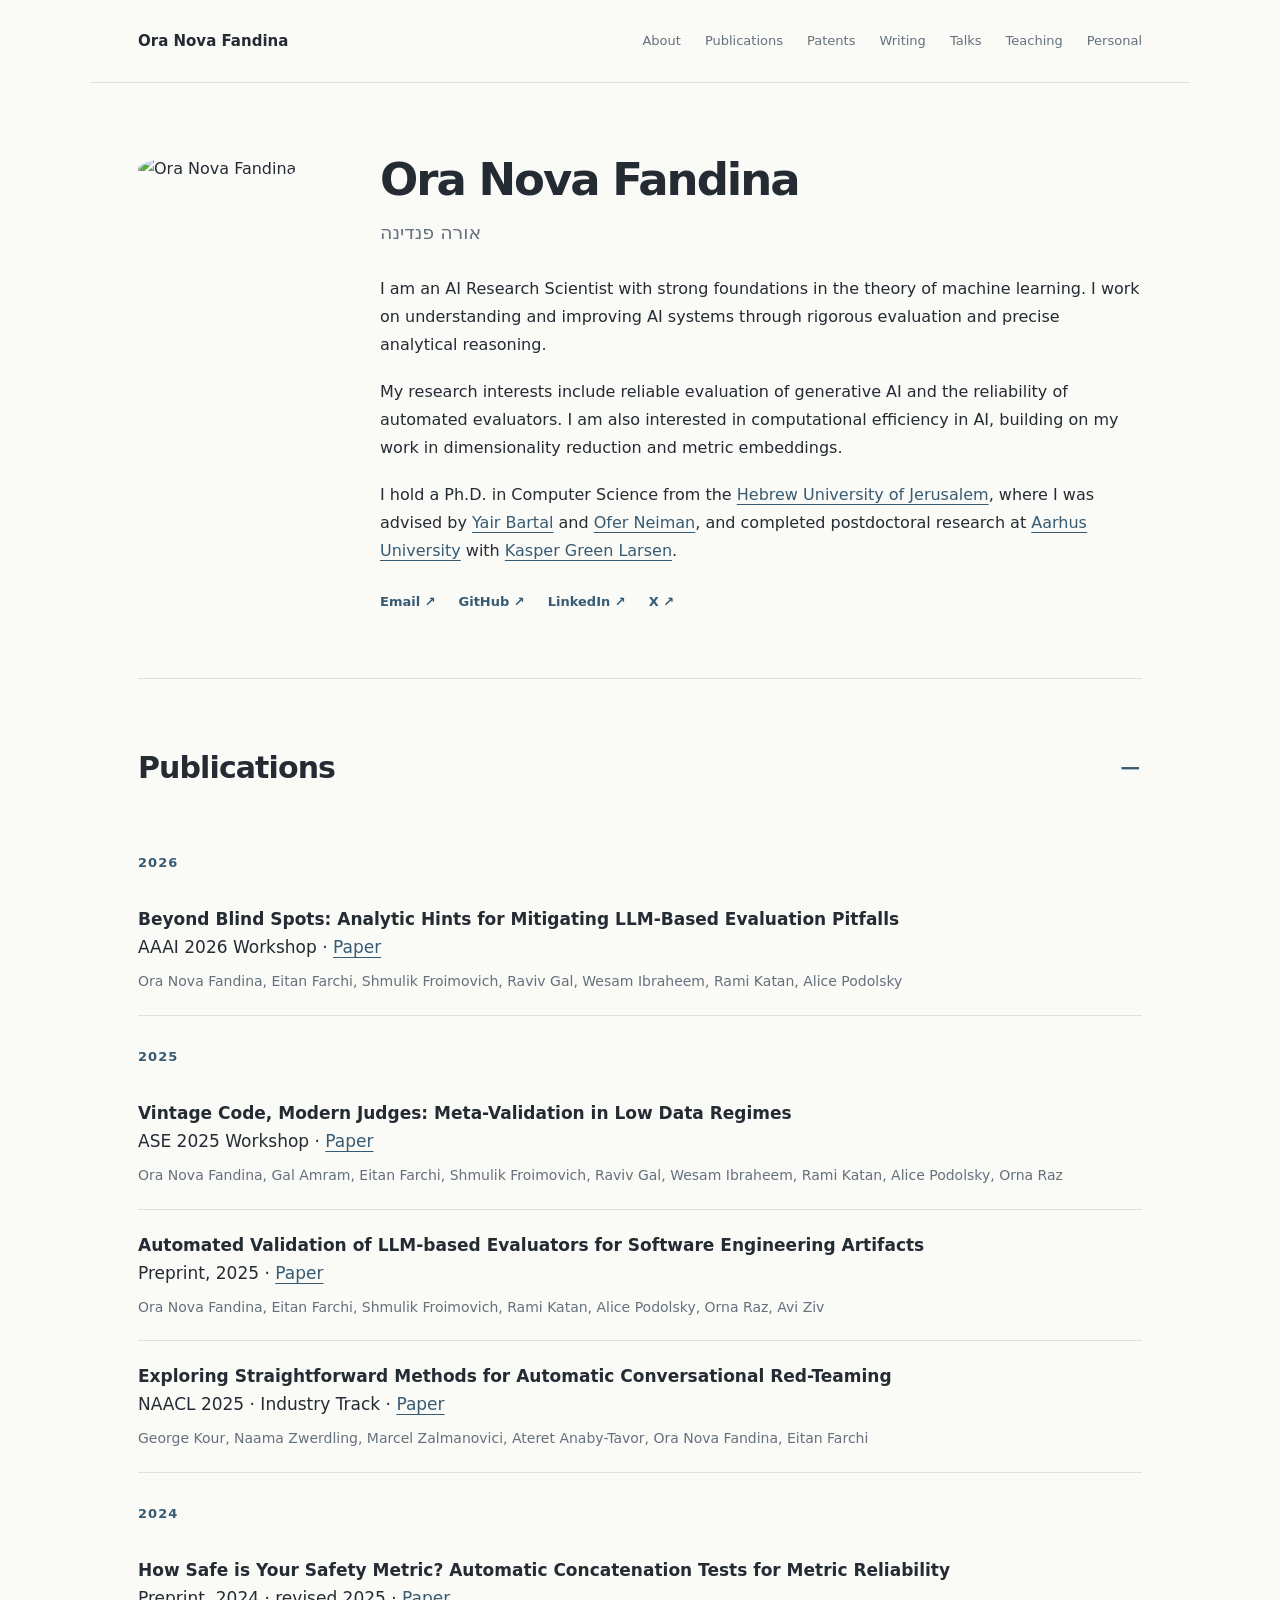
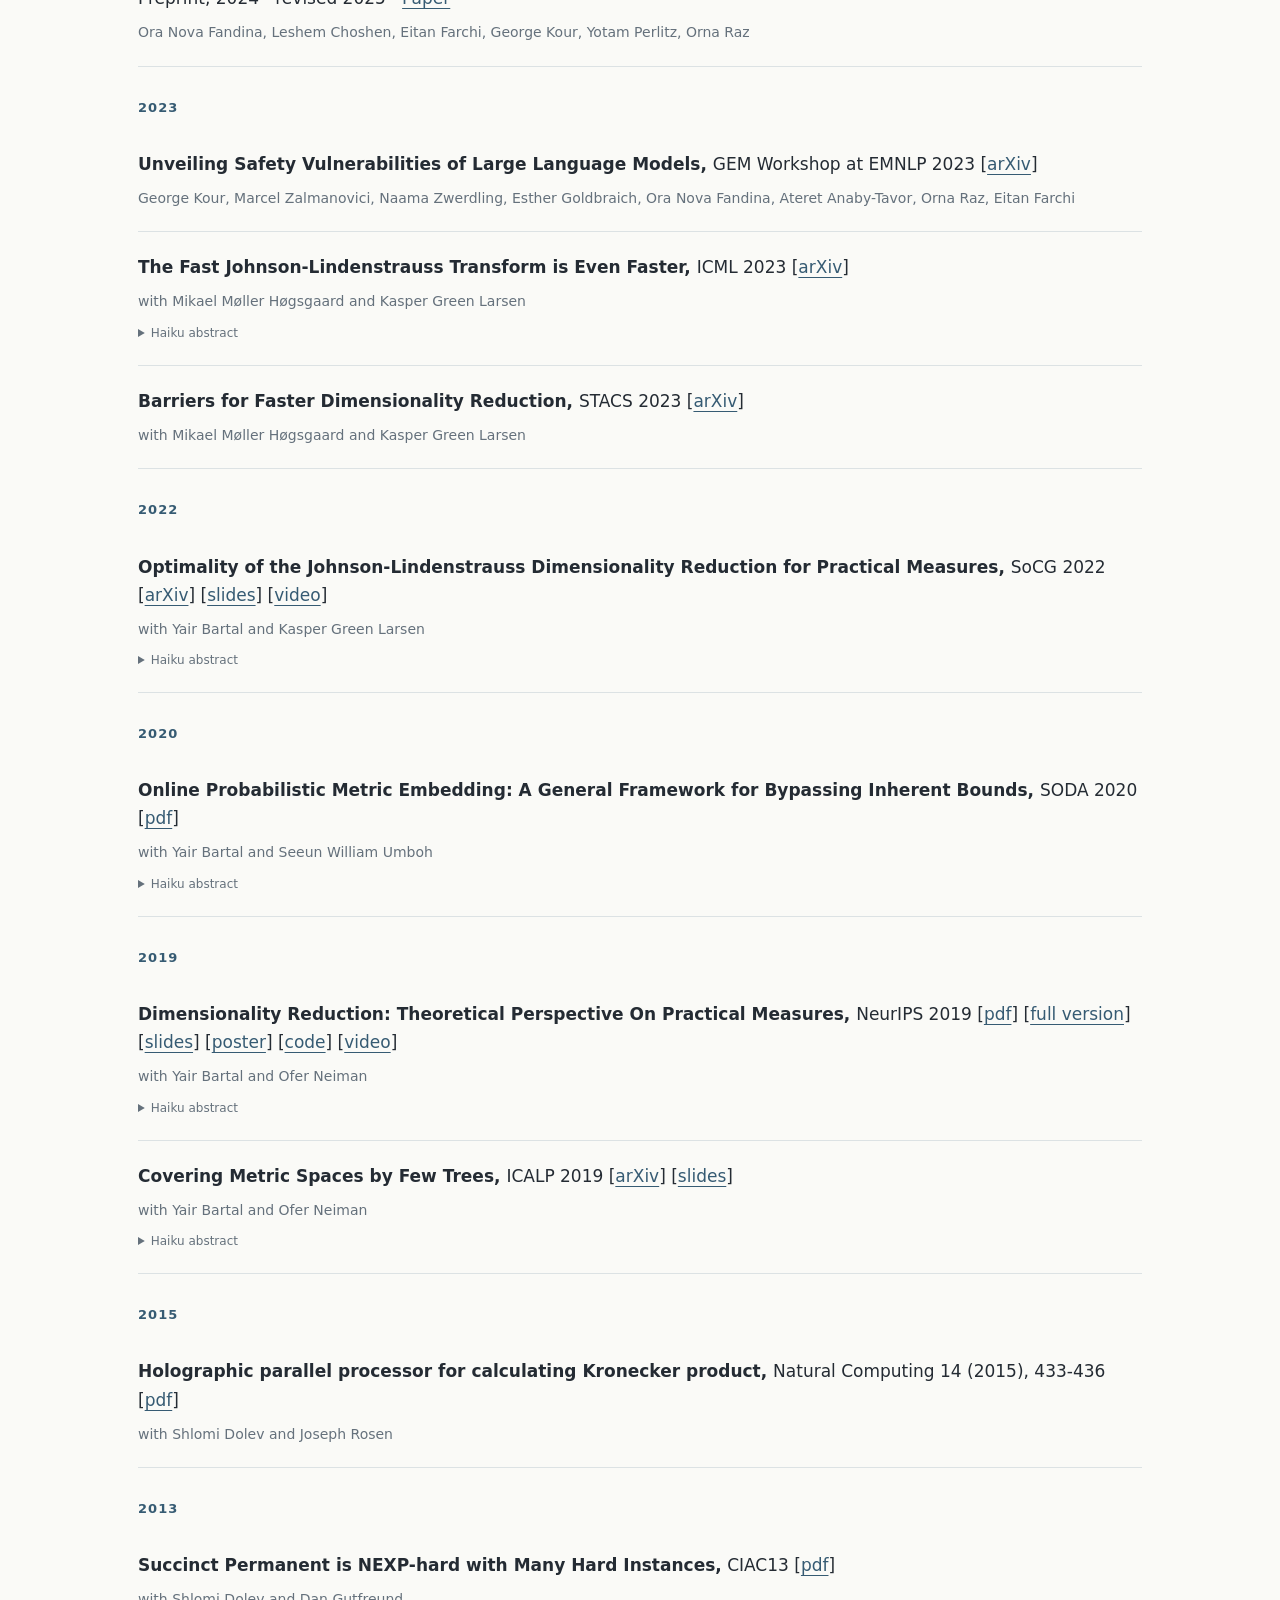
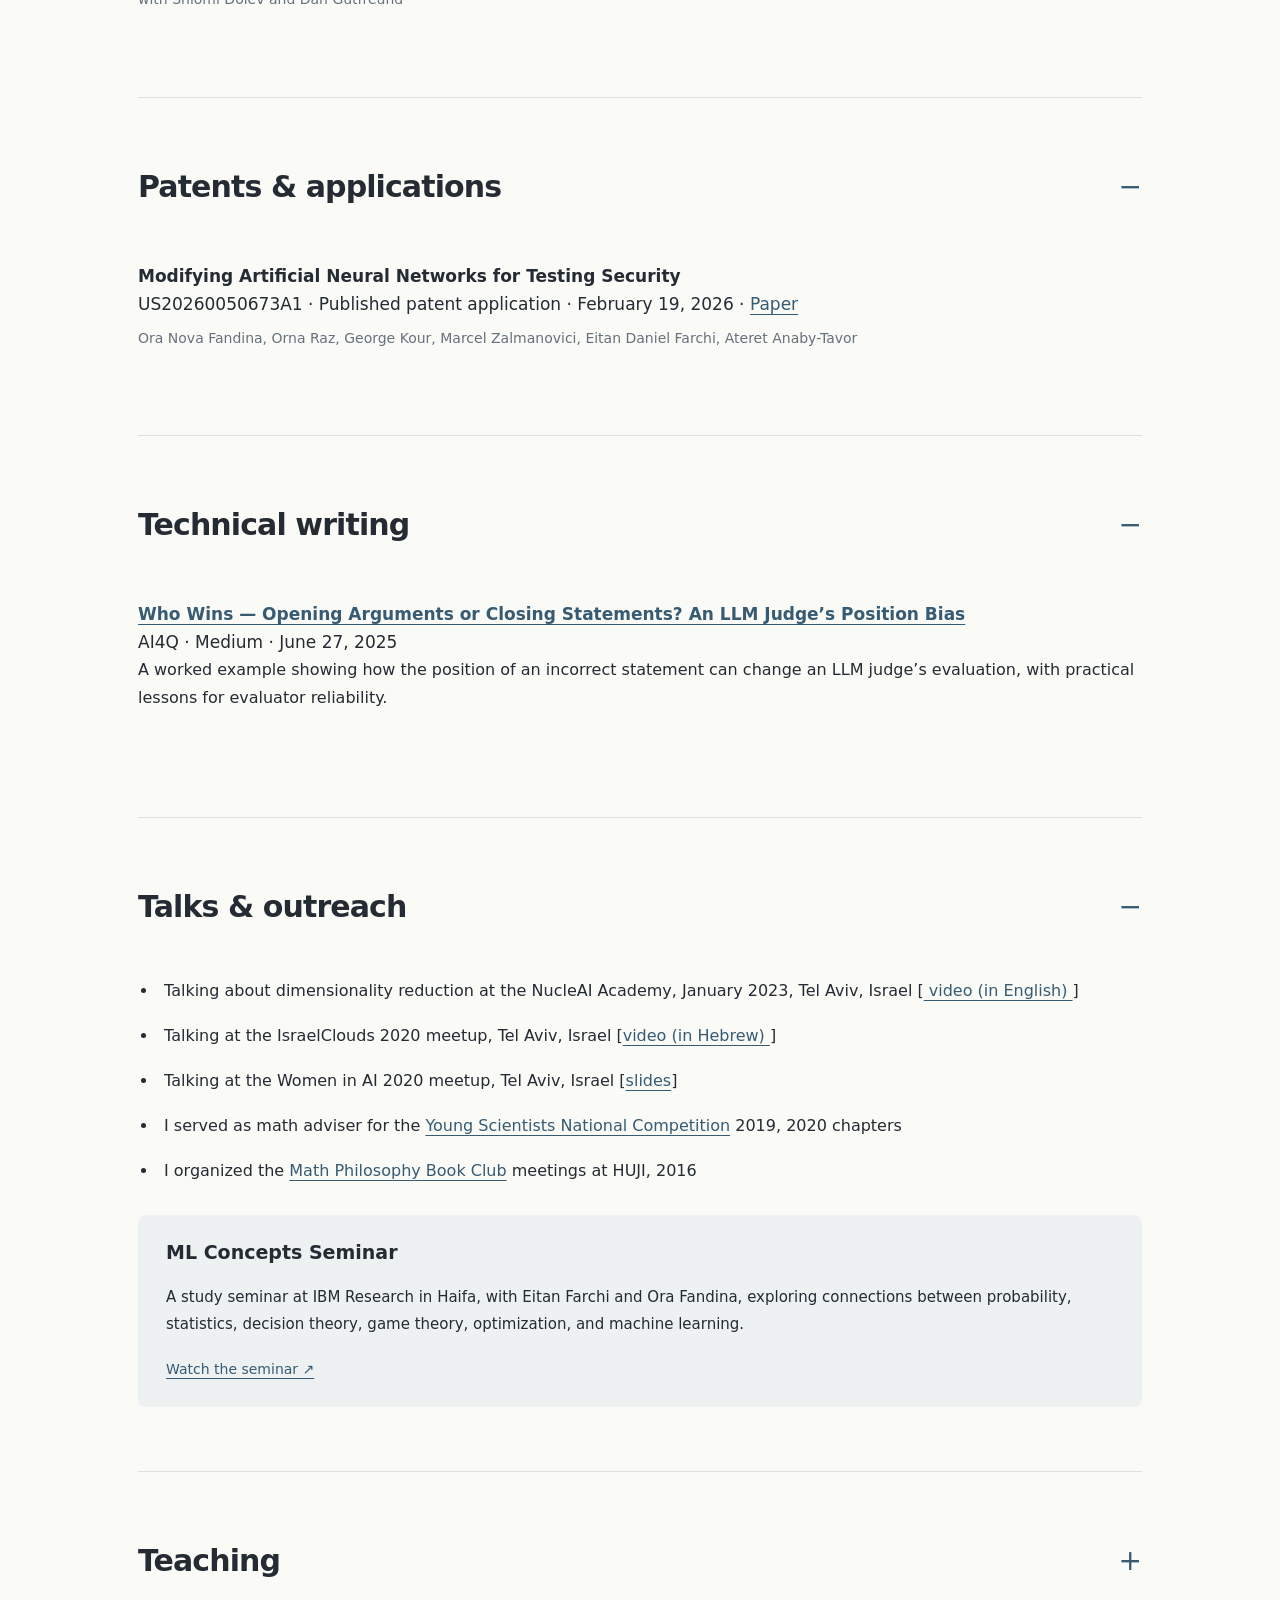
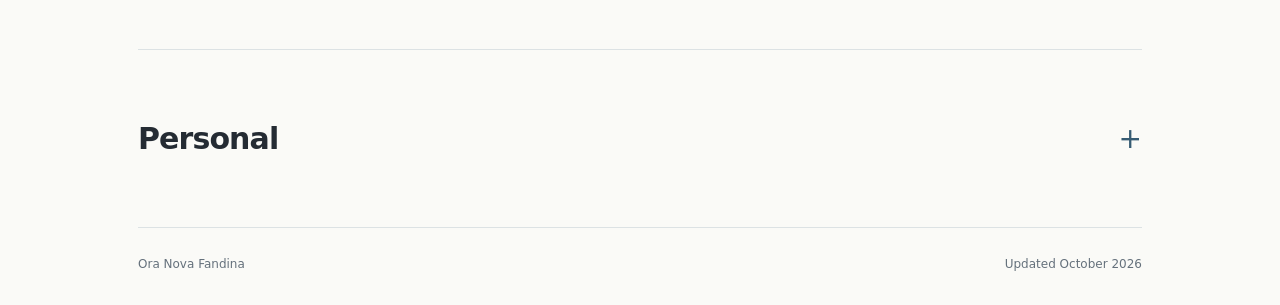
==== commit b8a900a4: "Simplify headings, add section folding, and separate teaching" ====
--- a/preview.html
+++ b/preview.html
@@ -1,6 +1,6 @@
-<!doctype html><html lang="en"><head><meta charset="utf-8"><meta name="viewport" content="width=device-width, initial-scale=1"><title>Ora Nova Fandina | AI Research Scientist</title><meta name="description" content="Ora Nova Fandina — AI Research Scientist working on reliable generative AI evaluation, computational efficiency, dimensionality reduction, and metric embeddings."><link rel="stylesheet" href="styles.css"></head><body><header class="site-header"><a class="wordmark" href="#about">Ora Nova Fandina</a><nav aria-label="Main navigation"><a href="#about">About</a><a href="#publications">Publications</a><a href="#patents">Patents</a><a href="#writing">Writing</a><a href="#talks">Talks</a><a href="#personal">Personal</a></nav></header><main><section id="about" class="hero"><div class="portrait"><img src="https://orafandina.github.io/photo_2.jpg" alt="Ora Nova Fandina" width="290" height="290"></div><div><p class="eyebrow">AI Research Scientist</p><h1>Ora Nova Fandina</h1><p class="hebrew" lang="he" dir="rtl">אורה פנדינה</p><p>I am an AI Research Scientist with strong foundations in the theory of machine learning. I work on understanding and improving AI systems through rigorous evaluation and precise analytical reasoning.</p><p>My research interests include reliable evaluation of generative AI and the reliability of automated evaluators. I am also interested in computational efficiency in AI, building on my work in dimensionality reduction and metric embeddings.</p><p>I hold a Ph.D. in Computer Science from the <a href="http://www.cs.huji.ac.il/">Hebrew University of Jerusalem</a>, where I was advised by <a href="http://www.cs.huji.ac.il/~yair/">Yair Bartal</a> and <a href="https://www.cs.bgu.ac.il/~neimano/">Ofer Neiman</a>, and completed postdoctoral research at <a href="https://cs.au.dk/">Aarhus University</a> with <a href="https://cs.au.dk/~larsen/">Kasper Green Larsen</a>.</p><div class="social-links"><a href="mailto:fandina@gmail.com">Email ↗</a><a href="https://github.com/orafandina">GitHub ↗</a><a href="https://www.linkedin.com/in/orafandina">LinkedIn ↗</a><a href="https://twitter.com/FandinaNova">X ↗</a></div></div></section><section id="publications"><p class="eyebrow">Papers & resources</p><h2>Publications</h2><h3 class="year">2026</h3><article class="publication"><div class="paper-title"><strong>Beyond Blind Spots: Analytic Hints for Mitigating LLM-Based Evaluation Pitfalls</strong><br>AAAI 2026 Workshop · <a href="https://arxiv.org/abs/2512.16272">Paper</a></div><div class="authors">Ora Nova Fandina, Eitan Farchi, Shmulik Froimovich, Raviv Gal, Wesam Ibraheem, Rami Katan, Alice Podolsky</div></article><h3 class="year">2025</h3><article class="publication"><div class="paper-title"><strong>Vintage Code, Modern Judges: Meta-Validation in Low Data Regimes</strong><br>ASE 2025 Workshop · <a href="https://arxiv.org/abs/2510.27244">Paper</a></div><div class="authors">Ora Nova Fandina, Gal Amram, Eitan Farchi, Shmulik Froimovich, Raviv Gal, Wesam Ibraheem, Rami Katan, Alice Podolsky, Orna Raz</div></article><article class="publication"><div class="paper-title"><strong>Automated Validation of LLM-based Evaluators for Software Engineering Artifacts</strong><br>Preprint, 2025 · <a href="https://arxiv.org/abs/2508.02827">Paper</a></div><div class="authors">Ora Nova Fandina, Eitan Farchi, Shmulik Froimovich, Rami Katan, Alice Podolsky, Orna Raz, Avi Ziv</div></article><article class="publication"><div class="paper-title"><strong>Exploring Straightforward Methods for Automatic Conversational Red-Teaming</strong><br>NAACL 2025 · Industry Track · <a href="https://aclanthology.org/2025.naacl-industry.10/">Paper</a></div><div class="authors">George Kour, Naama Zwerdling, Marcel Zalmanovici, Ateret Anaby-Tavor, Ora Nova Fandina, Eitan Farchi</div></article><h3 class="year">2024</h3><article class="publication"><div class="paper-title"><strong>How Safe is Your Safety Metric? Automatic Concatenation Tests for Metric Reliability</strong><br>Preprint, 2024 · revised 2025 · <a href="https://arxiv.org/abs/2408.12259">Paper</a></div><div class="authors">Ora Nova Fandina, Leshem Choshen, Eitan Farchi, George Kour, Yotam Perlitz, Orna Raz</div></article><h3 class="year">2023</h3><article class="publication"><div class="paper-title"><strong>Unveiling Safety Vulnerabilities of Large Language Models,  </strong>GEM Workshop at EMNLP 2023   [<a href="https://arxiv.org/abs/2311.04124">arXiv</a>]</div><div class="authors">  George Kour, Marcel Zalmanovici, Naama Zwerdling, Esther Goldbraich, Ora Nova Fandina, Ateret Anaby-Tavor, Orna Raz, Eitan Farchi</div></article><article class="publication"><div class="paper-title"><strong>The Fast Johnson-Lindenstrauss Transform is Even Faster,  </strong>ICML 2023   [<a href="https://arxiv.org/abs/2204.01800">arXiv</a>]</div><div class="authors">  with  Mikael M&oslash;ller H&oslash;gsgaard and Kasper Green Larsen</div><details><summary>Haiku abstract</summary><div class="haiku">   <em>An old method's pace // revised, now faster to use. // Efficiency reigns.</em></div></details></article><article class="publication"><div class="paper-title"><strong>Barriers for Faster Dimensionality Reduction,  </strong>STACS 2023 [<a href="https://arxiv.org/abs/2207.03304">arXiv</a>]</div><div class="authors">  with  Mikael M&oslash;ller H&oslash;gsgaard and Kasper Green Larsen</div></article><h3 class="year">2022</h3><article class="publication"><div class="paper-title"><strong>Optimality of the Johnson-Lindenstrauss Dimensionality Reduction for Practical Measures,  </strong>SoCG 2022 [<a href="https://arxiv.org/abs/2107.06626">arXiv</a>]  [<a href="slides_web.pdf">slides</a>]   [<a href="https://www.youtube.com/watch?v=XmmHS_UoJCQ&t=17756s">video</a>] </div><div class="authors">with Yair Bartal and Kasper Green Larsen</div><details><summary>Haiku abstract</summary><div class="haiku">     <em>It was not designed // to preserve the average. // Yet, it optimally does.    </em></div></details></article><h3 class="year">2020</h3><article class="publication"><div class="paper-title"><strong>Online Probabilistic Metric Embedding: A General Framework for Bypassing Inherent Bounds,  </strong>SODA 2020 [<a href="full_v.pdf">pdf</a>]</div><div class="authors">with Yair Bartal and Seeun William Umboh</div><details><summary>Haiku abstract</summary><div class="haiku">   <em>Online random trees. // Tight. Yet, the error is large. // Are they still of use?</em></div></details></article><h3 class="year">2019</h3><article class="publication"><div class="paper-title">
+<!doctype html><html lang="en"><head><meta charset="utf-8"><meta name="viewport" content="width=device-width, initial-scale=1"><title>Ora Nova Fandina | AI Research Scientist</title><meta name="description" content="Ora Nova Fandina — AI Research Scientist working on reliable generative AI evaluation, computational efficiency, dimensionality reduction, and metric embeddings."><link rel="stylesheet" href="styles.css"></head><body><header class="site-header"><a class="wordmark" href="#about">Ora Nova Fandina</a><nav aria-label="Main navigation"><a href="#about">About</a><a href="#publications">Publications</a><a href="#patents">Patents</a><a href="#writing">Writing</a><a href="#talks">Talks</a><a href="#teaching">Teaching</a><a href="#personal">Personal</a></nav></header><main><section id="about" class="hero"><div class="portrait"><img src="https://orafandina.github.io/photo_2.jpg" alt="Ora Nova Fandina" width="290" height="290"></div><div><h1>Ora Nova Fandina</h1><p class="hebrew" lang="he" dir="rtl">אורה פנדינה</p><p>I am an AI Research Scientist with strong foundations in the theory of machine learning. I work on understanding and improving AI systems through rigorous evaluation and precise analytical reasoning.</p><p>My research interests include reliable evaluation of generative AI and the reliability of automated evaluators. I am also interested in computational efficiency in AI, building on my work in dimensionality reduction and metric embeddings.</p><p>I hold a Ph.D. in Computer Science from the <a href="http://www.cs.huji.ac.il/">Hebrew University of Jerusalem</a>, where I was advised by <a href="http://www.cs.huji.ac.il/~yair/">Yair Bartal</a> and <a href="https://www.cs.bgu.ac.il/~neimano/">Ofer Neiman</a>, and completed postdoctoral research at <a href="https://cs.au.dk/">Aarhus University</a> with <a href="https://cs.au.dk/~larsen/">Kasper Green Larsen</a>.</p><div class="social-links"><a href="mailto:fandina@gmail.com">Email ↗</a><a href="https://github.com/orafandina">GitHub ↗</a><a href="https://www.linkedin.com/in/orafandina">LinkedIn ↗</a><a href="https://twitter.com/FandinaNova">X ↗</a></div></div></section><section id="publications"><details class="section-fold" open><summary><h2>Publications</h2><span class="fold-indicator" aria-hidden="true"></span></summary><div class="section-content"><h3 class="year">2026</h3><article class="publication"><div class="paper-title"><strong>Beyond Blind Spots: Analytic Hints for Mitigating LLM-Based Evaluation Pitfalls</strong><br>AAAI 2026 Workshop · <a href="https://arxiv.org/abs/2512.16272">Paper</a></div><div class="authors">Ora Nova Fandina, Eitan Farchi, Shmulik Froimovich, Raviv Gal, Wesam Ibraheem, Rami Katan, Alice Podolsky</div></article><h3 class="year">2025</h3><article class="publication"><div class="paper-title"><strong>Vintage Code, Modern Judges: Meta-Validation in Low Data Regimes</strong><br>ASE 2025 Workshop · <a href="https://arxiv.org/abs/2510.27244">Paper</a></div><div class="authors">Ora Nova Fandina, Gal Amram, Eitan Farchi, Shmulik Froimovich, Raviv Gal, Wesam Ibraheem, Rami Katan, Alice Podolsky, Orna Raz</div></article><article class="publication"><div class="paper-title"><strong>Automated Validation of LLM-based Evaluators for Software Engineering Artifacts</strong><br>Preprint, 2025 · <a href="https://arxiv.org/abs/2508.02827">Paper</a></div><div class="authors">Ora Nova Fandina, Eitan Farchi, Shmulik Froimovich, Rami Katan, Alice Podolsky, Orna Raz, Avi Ziv</div></article><article class="publication"><div class="paper-title"><strong>Exploring Straightforward Methods for Automatic Conversational Red-Teaming</strong><br>NAACL 2025 · Industry Track · <a href="https://aclanthology.org/2025.naacl-industry.10/">Paper</a></div><div class="authors">George Kour, Naama Zwerdling, Marcel Zalmanovici, Ateret Anaby-Tavor, Ora Nova Fandina, Eitan Farchi</div></article><h3 class="year">2024</h3><article class="publication"><div class="paper-title"><strong>How Safe is Your Safety Metric? Automatic Concatenation Tests for Metric Reliability</strong><br>Preprint, 2024 · revised 2025 · <a href="https://arxiv.org/abs/2408.12259">Paper</a></div><div class="authors">Ora Nova Fandina, Leshem Choshen, Eitan Farchi, George Kour, Yotam Perlitz, Orna Raz</div></article><h3 class="year">2023</h3><article class="publication"><div class="paper-title"><strong>Unveiling Safety Vulnerabilities of Large Language Models,  </strong>GEM Workshop at EMNLP 2023   [<a href="https://arxiv.org/abs/2311.04124">arXiv</a>]</div><div class="authors">  George Kour, Marcel Zalmanovici, Naama Zwerdling, Esther Goldbraich, Ora Nova Fandina, Ateret Anaby-Tavor, Orna Raz, Eitan Farchi</div></article><article class="publication"><div class="paper-title"><strong>The Fast Johnson-Lindenstrauss Transform is Even Faster,  </strong>ICML 2023   [<a href="https://arxiv.org/abs/2204.01800">arXiv</a>]</div><div class="authors">  with  Mikael M&oslash;ller H&oslash;gsgaard and Kasper Green Larsen</div><details><summary>Haiku abstract</summary><div class="haiku">   <em>An old method's pace // revised, now faster to use. // Efficiency reigns.</em></div></details></article><article class="publication"><div class="paper-title"><strong>Barriers for Faster Dimensionality Reduction,  </strong>STACS 2023 [<a href="https://arxiv.org/abs/2207.03304">arXiv</a>]</div><div class="authors">  with  Mikael M&oslash;ller H&oslash;gsgaard and Kasper Green Larsen</div></article><h3 class="year">2022</h3><article class="publication"><div class="paper-title"><strong>Optimality of the Johnson-Lindenstrauss Dimensionality Reduction for Practical Measures,  </strong>SoCG 2022 [<a href="https://arxiv.org/abs/2107.06626">arXiv</a>]  [<a href="slides_web.pdf">slides</a>]   [<a href="https://www.youtube.com/watch?v=XmmHS_UoJCQ&t=17756s">video</a>] </div><div class="authors">with Yair Bartal and Kasper Green Larsen</div><details><summary>Haiku abstract</summary><div class="haiku">     <em>It was not designed // to preserve the average. // Yet, it optimally does.    </em></div></details></article><h3 class="year">2020</h3><article class="publication"><div class="paper-title"><strong>Online Probabilistic Metric Embedding: A General Framework for Bypassing Inherent Bounds,  </strong>SODA 2020 [<a href="full_v.pdf">pdf</a>]</div><div class="authors">with Yair Bartal and Seeun William Umboh</div><details><summary>Haiku abstract</summary><div class="haiku">   <em>Online random trees. // Tight. Yet, the error is large. // Are they still of use?</em></div></details></article><h3 class="year">2019</h3><article class="publication"><div class="paper-title">
     <strong>Dimensionality Reduction: Theoretical Perspective On Practical Measures,  </strong>NeurIPS 2019 [<a href="NeurIPS19_camera_version.pdf">pdf</a>] [<a href="JL_NIPS19.pdf">full version</a>] [<a href="slides_JL.pdf">slides</a>] [<a href="Nips19_poster.pptx">poster</a>] [<a href="https://github.com/orafandina/Dimensionality-Reduction">code</a>] [<a href="https://icerm.brown.edu/video_archive/?play=1906">video</a>]  
-    </div><div class="authors">with Yair Bartal and Ofer Neiman</div><details><summary>Haiku abstract</summary><div class="haiku">   <em>They say, in practice, // few dimensions are enough. // But in theory?</em></div></details></article><article class="publication"><div class="paper-title"><strong>Covering Metric Spaces by Few Trees,  </strong>ICALP 2019<em>  </em>[<a href="https://arxiv.org/abs/1905.07559">arXiv</a>] [<a href="slidesICALP19.pptx">slides</a>]</div><div class="authors">  with Yair Bartal and Ofer Neiman </div><details><summary>Haiku abstract</summary><div class="haiku">    <em>In a doubling world, // You see this grove of trees? // They are enough.</em></div></details></article><h3 class="year">2015</h3><article class="publication"><div class="paper-title"><strong>Holographic parallel processor for calculating Kronecker product,  </strong>Natural Computing 14 (2015), 433-436 [<a href="holog_paper.pdf">pdf</a>] </div><div class="authors"> with Shlomi Dolev and Joseph Rosen  </div></article><h3 class="year">2013</h3><article class="publication"><div class="paper-title"> <strong>Succinct Permanent is NEXP-hard with Many Hard Instances,</strong> <em> </em>CIAC13<em> </em>[<a href="CIAC_paper.pdf">pdf</a>]</div><div class="authors"> with Shlomi Dolev and Dan Gutfreund </div></article></section><section id="patents"><p class="eyebrow">Inventions</p><h2>Patents &amp; applications</h2><article class="publication"><div class="paper-title"><strong>Modifying Artificial Neural Networks for Testing Security</strong><br>US20260050673A1 · Published patent application · February 19, 2026 · <a href="https://patents.justia.com/patent/20260050673">Paper</a></div><div class="authors">Ora Nova Fandina, Orna Raz, George Kour, Marcel Zalmanovici, Eitan Daniel Farchi, Ateret Anaby-Tavor</div></article></section><section id="writing"><p class="eyebrow">Research in practice</p><h2>Technical writing</h2><article class="publication"><div class="paper-title"><strong><a href="https://medium.com/ai4q/who-wins-opening-arguments-or-closing-statements-an-llm-judges-position-bias-38ab7b313d63">Who Wins — Opening Arguments or Closing Statements? An LLM Judge’s Position Bias</a></strong><br>AI4Q · Medium · June 27, 2025</div><p>A worked example showing how the position of an incorrect statement can change an LLM judge’s evaluation, with practical lessons for evaluator reliability.</p></article></section><section id="talks"><p class="eyebrow">Sharing research</p><h2>Talks & outreach</h2><ul class="content-list"><li> Talking about dimensionality reduction at the NucleAI Academy, January 2023, Tel Aviv, Israel   [<a href="https://www.youtube.com/watch?v=oKiCh_zf0JU&t=153s&ab_channel=Nucleai"> video (in English) </a>]</li><li> Talking at the IsraelClouds 2020 meetup, Tel Aviv, Israel  [<a href="https://youtu.be/C1O2NcRSHKY?t=185">video (in Hebrew) </a>]</li><li> Talking at the Women in AI 2020 meetup, Tel Aviv, Israel  [<a href="Practical Measures_WinAI_Facebook.pdf">slides</a>]</li><li> I served as math adviser for the <a href="https://www.mada.org.il/young/about">Young Scientists National Competition</a> 2019, 2020 chapters</li><li> I organized the <a href="https://trello.com/b/ROS7mauy">Math Philosophy Book Club</a> meetings at HUJI, 2016 </li></ul><article class="seminar"><h3>ML Concepts Seminar</h3><p>A study seminar at IBM Research in Haifa, with Eitan Farchi and Ora Fandina, exploring connections between probability, statistics, decision theory, game theory, optimization, and machine learning.</p><a href="https://www.youtube.com/channel/UCyt6JmhTOx8AgCFXC13BmMw">Watch the seminar ↗</a></article><h3 class="subheading">Teaching</h3><ul class="content-list"><li><p> Metric Embedding Theory and its Algorithmic Applications, at HUJI. Lecturer, Fall 2016 - Fall 2019 [<a href="https://moodle2.cs.huji.ac.il/nu18/course/view.php?id=67720&lang=en">Lecture notes</a>]</p></li><li><p> Data Structures, at BGU. Lecturer, Fall 2014 - Fall 2016</p></li><li><p> Algorithms, at Israeli Flight Academy. Lecturer, Fall 2013 - Fall 2015 </p></li></ul></section><section id="personal"><p class="eyebrow">Beyond research</p><h2>Personal</h2><p>I was born and grew up in Ukraine, where I finished high school. 
+    </div><div class="authors">with Yair Bartal and Ofer Neiman</div><details><summary>Haiku abstract</summary><div class="haiku">   <em>They say, in practice, // few dimensions are enough. // But in theory?</em></div></details></article><article class="publication"><div class="paper-title"><strong>Covering Metric Spaces by Few Trees,  </strong>ICALP 2019<em>  </em>[<a href="https://arxiv.org/abs/1905.07559">arXiv</a>] [<a href="slidesICALP19.pptx">slides</a>]</div><div class="authors">  with Yair Bartal and Ofer Neiman </div><details><summary>Haiku abstract</summary><div class="haiku">    <em>In a doubling world, // You see this grove of trees? // They are enough.</em></div></details></article><h3 class="year">2015</h3><article class="publication"><div class="paper-title"><strong>Holographic parallel processor for calculating Kronecker product,  </strong>Natural Computing 14 (2015), 433-436 [<a href="holog_paper.pdf">pdf</a>] </div><div class="authors"> with Shlomi Dolev and Joseph Rosen  </div></article><h3 class="year">2013</h3><article class="publication"><div class="paper-title"> <strong>Succinct Permanent is NEXP-hard with Many Hard Instances,</strong> <em> </em>CIAC13<em> </em>[<a href="CIAC_paper.pdf">pdf</a>]</div><div class="authors"> with Shlomi Dolev and Dan Gutfreund </div></article></div></details></section><section id="patents"><details class="section-fold" open><summary><h2>Patents &amp; applications</h2><span class="fold-indicator" aria-hidden="true"></span></summary><div class="section-content"><article class="publication"><div class="paper-title"><strong>Modifying Artificial Neural Networks for Testing Security</strong><br>US20260050673A1 · Published patent application · February 19, 2026 · <a href="https://patents.justia.com/patent/20260050673">Paper</a></div><div class="authors">Ora Nova Fandina, Orna Raz, George Kour, Marcel Zalmanovici, Eitan Daniel Farchi, Ateret Anaby-Tavor</div></article></div></details></section><section id="writing"><details class="section-fold" open><summary><h2>Technical writing</h2><span class="fold-indicator" aria-hidden="true"></span></summary><div class="section-content"><article class="publication"><div class="paper-title"><strong><a href="https://medium.com/ai4q/who-wins-opening-arguments-or-closing-statements-an-llm-judges-position-bias-38ab7b313d63">Who Wins — Opening Arguments or Closing Statements? An LLM Judge’s Position Bias</a></strong><br>AI4Q · Medium · June 27, 2025</div><p>A worked example showing how the position of an incorrect statement can change an LLM judge’s evaluation, with practical lessons for evaluator reliability.</p></article></div></details></section><section id="talks"><details class="section-fold" open><summary><h2>Talks & outreach</h2><span class="fold-indicator" aria-hidden="true"></span></summary><div class="section-content"><ul class="content-list"><li> Talking about dimensionality reduction at the NucleAI Academy, January 2023, Tel Aviv, Israel   [<a href="https://www.youtube.com/watch?v=oKiCh_zf0JU&t=153s&ab_channel=Nucleai"> video (in English) </a>]</li><li> Talking at the IsraelClouds 2020 meetup, Tel Aviv, Israel  [<a href="https://youtu.be/C1O2NcRSHKY?t=185">video (in Hebrew) </a>]</li><li> Talking at the Women in AI 2020 meetup, Tel Aviv, Israel  [<a href="Practical Measures_WinAI_Facebook.pdf">slides</a>]</li><li> I served as math adviser for the <a href="https://www.mada.org.il/young/about">Young Scientists National Competition</a> 2019, 2020 chapters</li><li> I organized the <a href="https://trello.com/b/ROS7mauy">Math Philosophy Book Club</a> meetings at HUJI, 2016 </li></ul><article class="seminar"><h3>ML Concepts Seminar</h3><p>A study seminar at IBM Research in Haifa, with Eitan Farchi and Ora Fandina, exploring connections between probability, statistics, decision theory, game theory, optimization, and machine learning.</p><a href="https://www.youtube.com/channel/UCyt6JmhTOx8AgCFXC13BmMw">Watch the seminar ↗</a></article></div></details></section><section id="teaching"><details class="section-fold"><summary><h2>Teaching</h2><span class="fold-indicator" aria-hidden="true"></span></summary><div class="section-content"><ul class="content-list"><li><p> Metric Embedding Theory and its Algorithmic Applications, at HUJI. Lecturer, Fall 2016 - Fall 2019 [<a href="https://moodle2.cs.huji.ac.il/nu18/course/view.php?id=67720&lang=en">Lecture notes</a>]</p></li><li><p> Data Structures, at BGU. Lecturer, Fall 2014 - Fall 2016</p></li><li><p> Algorithms, at Israeli Flight Academy. Lecturer, Fall 2013 - Fall 2015 </p></li></ul></div></details></section><section id="personal"><details class="section-fold"><summary><h2>Personal</h2><span class="fold-indicator" aria-hidden="true"></span></summary><div class="section-content"><p>I was born and grew up in Ukraine, where I finished high school. 
 I arrived in Israel together with my family in my teens. <br></br>
 <a href="https://scholar.google.com/citations?user=Fa_bvG4AAAAJ&hl=en">Dan </a> is my husband and Ruth, Esther, and Sarah are our daughters.
- Together with Dan we have backpacked in: <br></br> Ethiopia, Georgia, Tajikistan, Armenia, Azerbaijan, Kyrgyzstan, Japan, Costa-Rica, Spain, Netherlands, Germany, Greece, Italy, Slovakia, Egypt, Turkey, Jordan.</p><h3 class="subheading">The Hebrew language</h3><p><a href="https://en.hebrew-academy.org.il/">The Academy of the Hebrew Language</a> is where you can propose new Hebrew words and read about the history of the Hebrew language.</p><details class="reading"><summary>Math / CS reading list</summary><ul class="content-list"><li> Kurt Godel&rsquo;s Letter to John von Neumann (1956), [<a href="godel_to_neum.pdf">pdf</a>]</li><li> More is Different (1972),  P.W. Anderson [<a href="https://www.tkm.kit.edu/downloads/TKM1_2011_more_is_different_PWA.pdf">pdf</a>]</li><li> Cargo Cult Science (1974),  Richard Feynman [<a href="http://csinvesting.org/wp-content/uploads/2017/04/Feynman_Cargo_Cult_Science_reading.pdf">pdf</a>]</li><li> Big omicron and big omega and big theta (1976),  D.E. Knuth [<a href="https://dl.acm.org/doi/pdf/10.1145/1008328.1008329?casa_token=rp8pdkFCywwAAAAA:WKjCOLrah_K8jwtbiJp0_DBefPT-T07mSoWbYRl2iTzMKgzgGQw7ES_Tsk2Jh13hPd8tc7koLgI">pdf</a>]</li><li>What Every Computer Scientist Should Know About Floating-Point Arithmetic (1991),  D. Goldberg [<a href="float_point.pdf">pdf</a>]</li><li> All I really need to know...(1993),  D. P. Stern [<a href="http://theory.caltech.edu/~preskill/all-i-really-need-to-know.pdf">pdf</a>]</li><li>Possible Trends in Mathematics in the Coming Decades (1998),  M. Gromov [<a href="forum_trends.pdf">pdf</a>]</li><li>The Vinous Shock: How to Open a Bottle with a Book (2018),  M. Lewi [<a href="https://www.marklevimath.com/_files/ugd/4d55eb_701327c8f268482fb7f022ce9c919627.pdf">pdf</a>]</li><li>Ideas That Created the Future: Classic Papers of Computer Science (2021),  H.L. Lewis</li></ul></details><a href="https://www.goodreads.com/review/list/18291690-ora?shelf=read">My books on Goodreads ↗</a></section></main><footer>Ora Nova Fandina <span>Updated October 2026</span></footer></body></html>+ Together with Dan we have backpacked in: <br></br> Ethiopia, Georgia, Tajikistan, Armenia, Azerbaijan, Kyrgyzstan, Japan, Costa-Rica, Spain, Netherlands, Germany, Greece, Italy, Slovakia, Egypt, Turkey, Jordan.</p><h3 class="subheading">The Hebrew language</h3><p><a href="https://en.hebrew-academy.org.il/">The Academy of the Hebrew Language</a> is where you can propose new Hebrew words and read about the history of the Hebrew language.</p><details class="reading"><summary>Math / CS reading list</summary><ul class="content-list"><li> Kurt Godel&rsquo;s Letter to John von Neumann (1956), [<a href="godel_to_neum.pdf">pdf</a>]</li><li> More is Different (1972),  P.W. Anderson [<a href="https://www.tkm.kit.edu/downloads/TKM1_2011_more_is_different_PWA.pdf">pdf</a>]</li><li> Cargo Cult Science (1974),  Richard Feynman [<a href="http://csinvesting.org/wp-content/uploads/2017/04/Feynman_Cargo_Cult_Science_reading.pdf">pdf</a>]</li><li> Big omicron and big omega and big theta (1976),  D.E. Knuth [<a href="https://dl.acm.org/doi/pdf/10.1145/1008328.1008329?casa_token=rp8pdkFCywwAAAAA:WKjCOLrah_K8jwtbiJp0_DBefPT-T07mSoWbYRl2iTzMKgzgGQw7ES_Tsk2Jh13hPd8tc7koLgI">pdf</a>]</li><li>What Every Computer Scientist Should Know About Floating-Point Arithmetic (1991),  D. Goldberg [<a href="float_point.pdf">pdf</a>]</li><li> All I really need to know...(1993),  D. P. Stern [<a href="http://theory.caltech.edu/~preskill/all-i-really-need-to-know.pdf">pdf</a>]</li><li>Possible Trends in Mathematics in the Coming Decades (1998),  M. Gromov [<a href="forum_trends.pdf">pdf</a>]</li><li>The Vinous Shock: How to Open a Bottle with a Book (2018),  M. Lewi [<a href="https://www.marklevimath.com/_files/ugd/4d55eb_701327c8f268482fb7f022ce9c919627.pdf">pdf</a>]</li><li>Ideas That Created the Future: Classic Papers of Computer Science (2021),  H.L. Lewis</li></ul></details><a href="https://www.goodreads.com/review/list/18291690-ora?shelf=read">My books on Goodreads ↗</a></div></details></section></main><footer>Ora Nova Fandina <span>Updated October 2026</span></footer><script>function revealSection(){const section=document.getElementById(location.hash.slice(1));const fold=section?.querySelector(".section-fold");if(fold)fold.open=true;}window.addEventListener("hashchange",revealSection);document.querySelectorAll('nav a[href^="#"]').forEach(link=>link.addEventListener("click",()=>{const fold=document.querySelector(link.getAttribute("href")+" > .section-fold");if(fold)fold.open=true;}));revealSection();</script></body></html>
--- a/styles.css
+++ b/styles.css
@@ -1,3 +1,5 @@
 :root{--ink:#242b33;--muted:#65717c;--accent:#365b73;--paper:#fafaf7;--line:#dce2e4}
 *{box-sizing:border-box}html{scroll-behavior:smooth;scroll-padding-top:30px}body{margin:0;background:var(--paper);color:var(--ink);font-family:system-ui,-apple-system,BlinkMacSystemFont,"Segoe UI",sans-serif;font-size:16px;line-height:1.75}a{color:var(--accent);text-underline-offset:4px}a:hover{color:#142e40}a:focus-visible,summary:focus-visible{outline:3px solid #7997ac;outline-offset:5px}p{margin:0 0 1.2em}.site-header,main,footer{max-width:1100px;margin:auto;padding-left:48px;padding-right:48px}.site-header{display:flex;justify-content:space-between;gap:24px;align-items:center;padding-top:28px;padding-bottom:28px;border-bottom:1px solid var(--line)}.wordmark{font-weight:650;text-decoration:none;color:var(--ink);font-size:15px}nav{display:flex;gap:24px;flex-wrap:wrap}nav a{font-size:13px;text-decoration:none;color:var(--muted)}section{padding:64px 0;border-bottom:1px solid var(--line)}.hero{display:grid;grid-template-columns:190px 1fr;gap:52px;padding-top:72px}.portrait img{width:190px;height:190px;border-radius:50%;object-fit:cover}.eyebrow{text-transform:uppercase;letter-spacing:.15em;font-size:11px;font-weight:650;color:var(--accent);margin-bottom:14px}h1{font-size:clamp(32px,4vw,45px);letter-spacing:-.045em;line-height:1.12;margin:0 0 10px;font-weight:650}h2{font-size:30px;letter-spacing:-.03em;line-height:1.3;font-weight:600;margin:0 0 30px}h3{font-size:19px;line-height:1.4;font-weight:600}.hebrew{direction:rtl;text-align:left;color:var(--muted);font-size:19px;margin-bottom:26px}.hero p:not(.eyebrow):not(.hebrew){font-size:16px}.social-links{display:flex;gap:23px;flex-wrap:wrap;margin-top:26px}.social-links a{font-size:13px;font-weight:550;text-decoration:none}.research-grid{display:grid;grid-template-columns:1fr 1fr;gap:38px}.research-grid article{border-top:2px solid var(--accent);padding-top:18px}.theme-number{font-size:12px;color:var(--muted)}.research-grid h3{margin:12px 0}.research-grid p{color:var(--muted);font-size:15px}.year{font-size:13px;letter-spacing:.08em;color:var(--accent);margin:32px 0 12px}.publication{padding:21px 0;border-bottom:1px solid var(--line)}.publication:last-child{border-bottom:0}.paper-title{font-size:17px;line-height:1.65}.paper-title strong{font-weight:600}.authors{font-size:14px;color:var(--muted);margin-top:8px}.publication details{margin-top:9px;font-size:12px;color:var(--muted)}summary{cursor:pointer}.haiku{padding:10px 0;font-size:14px}.content-list{padding-left:20px}.content-list li{padding-left:6px;margin:0 0 17px}.content-list p{margin:0}.seminar{padding:24px 28px;background:#edf1f2;border-radius:8px;margin-top:30px}.seminar h3{margin-top:0}.seminar p{font-size:15px}.seminar a{font-size:14px}.subheading{margin-top:36px}.reading{margin:30px 0}.reading summary{font-weight:600}.reading ul{margin-top:20px}footer{display:flex;justify-content:space-between;padding-top:26px;padding-bottom:30px;font-size:12px;color:var(--muted)}
 @media(max-width:700px){.site-header,main,footer{padding-left:24px;padding-right:24px}.site-header{align-items:flex-start;flex-direction:column;gap:16px}nav{gap:16px}.hero{grid-template-columns:1fr;gap:28px;padding-top:40px}.portrait img{width:125px;height:125px}.research-grid{grid-template-columns:1fr;gap:22px}section{padding:42px 0}h2{font-size:25px}.seminar{padding:20px}footer{gap:12px;flex-wrap:wrap}}@media(prefers-reduced-motion:reduce){html{scroll-behavior:auto}}
+
+.section-fold>summary{display:flex;align-items:center;justify-content:space-between;gap:20px;list-style:none}.section-fold>summary::-webkit-details-marker{display:none}.section-fold>summary h2{margin:0}.fold-indicator::after{content:"+";font-size:28px;font-weight:400;color:var(--accent)}.section-fold[open]>.section-fold-summary .fold-indicator::after,.section-fold[open]>summary .fold-indicator::after{content:"−"}.section-content{padding-top:30px}
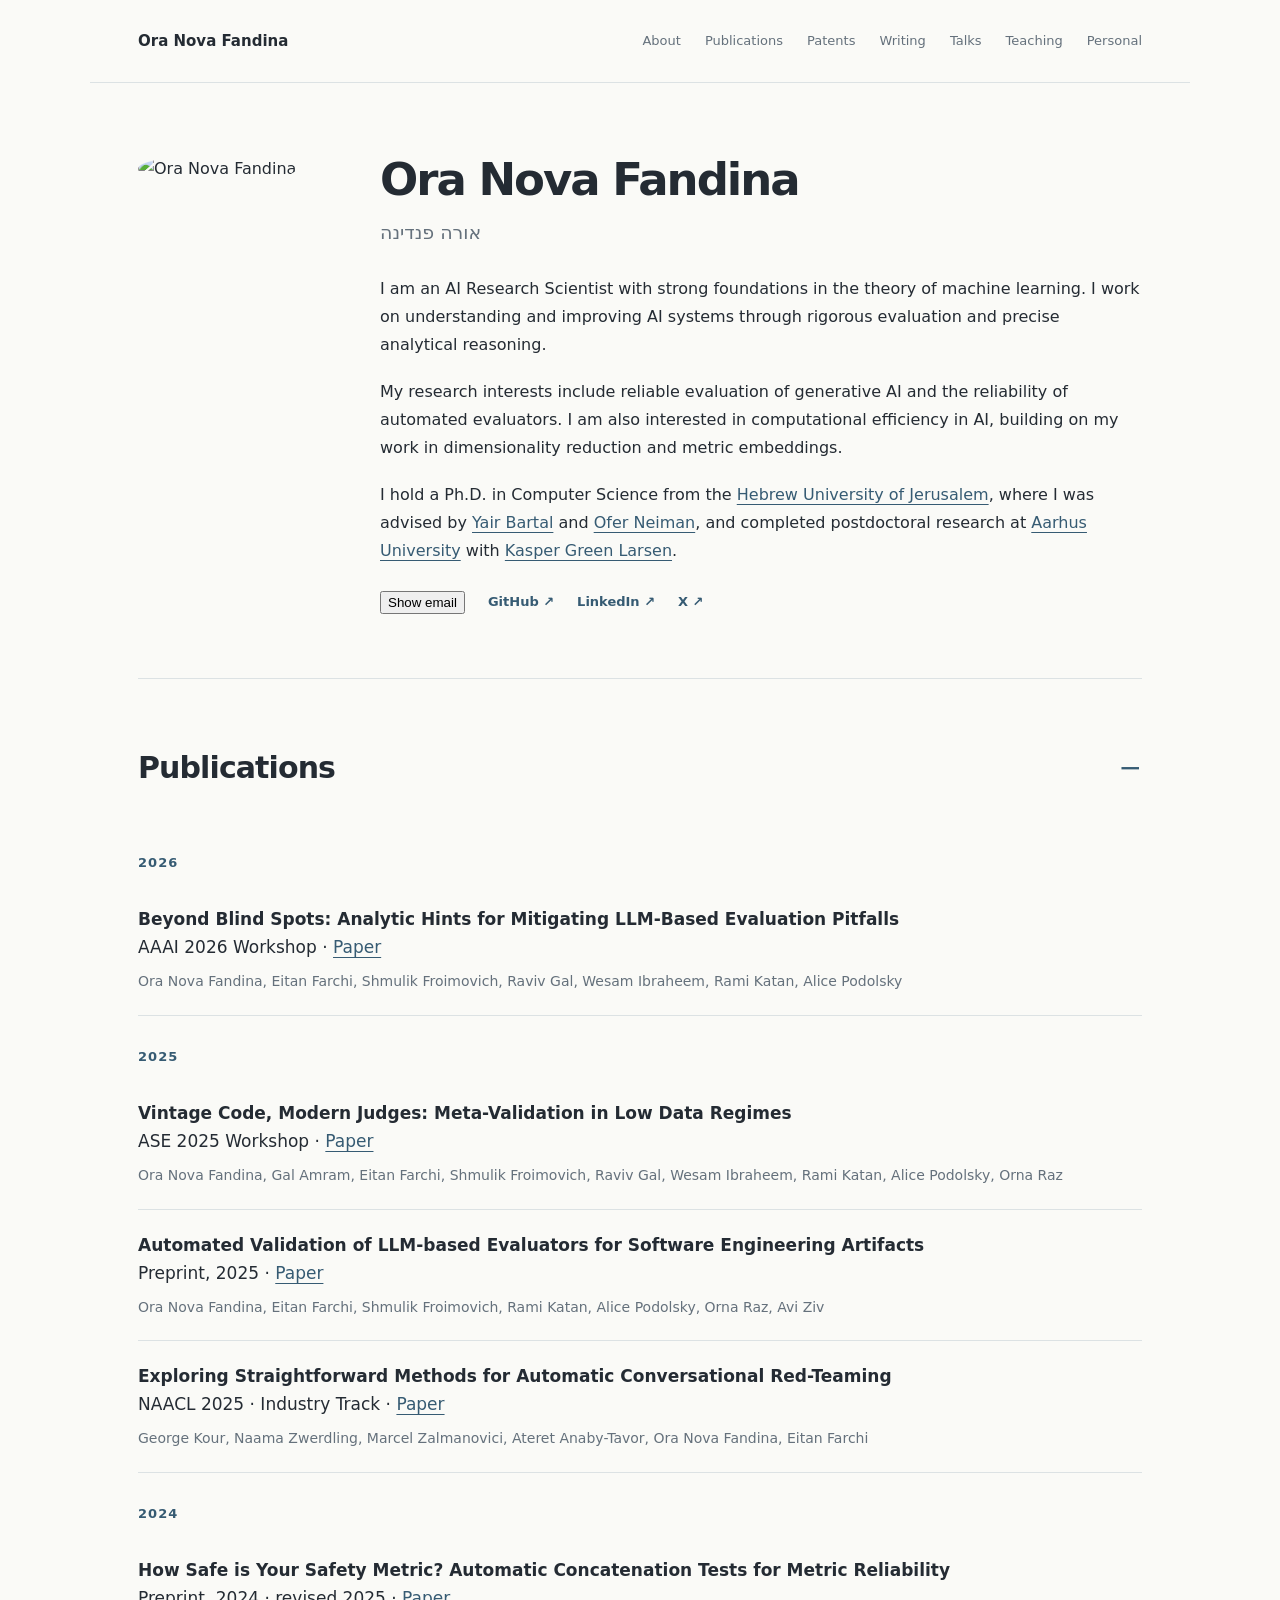
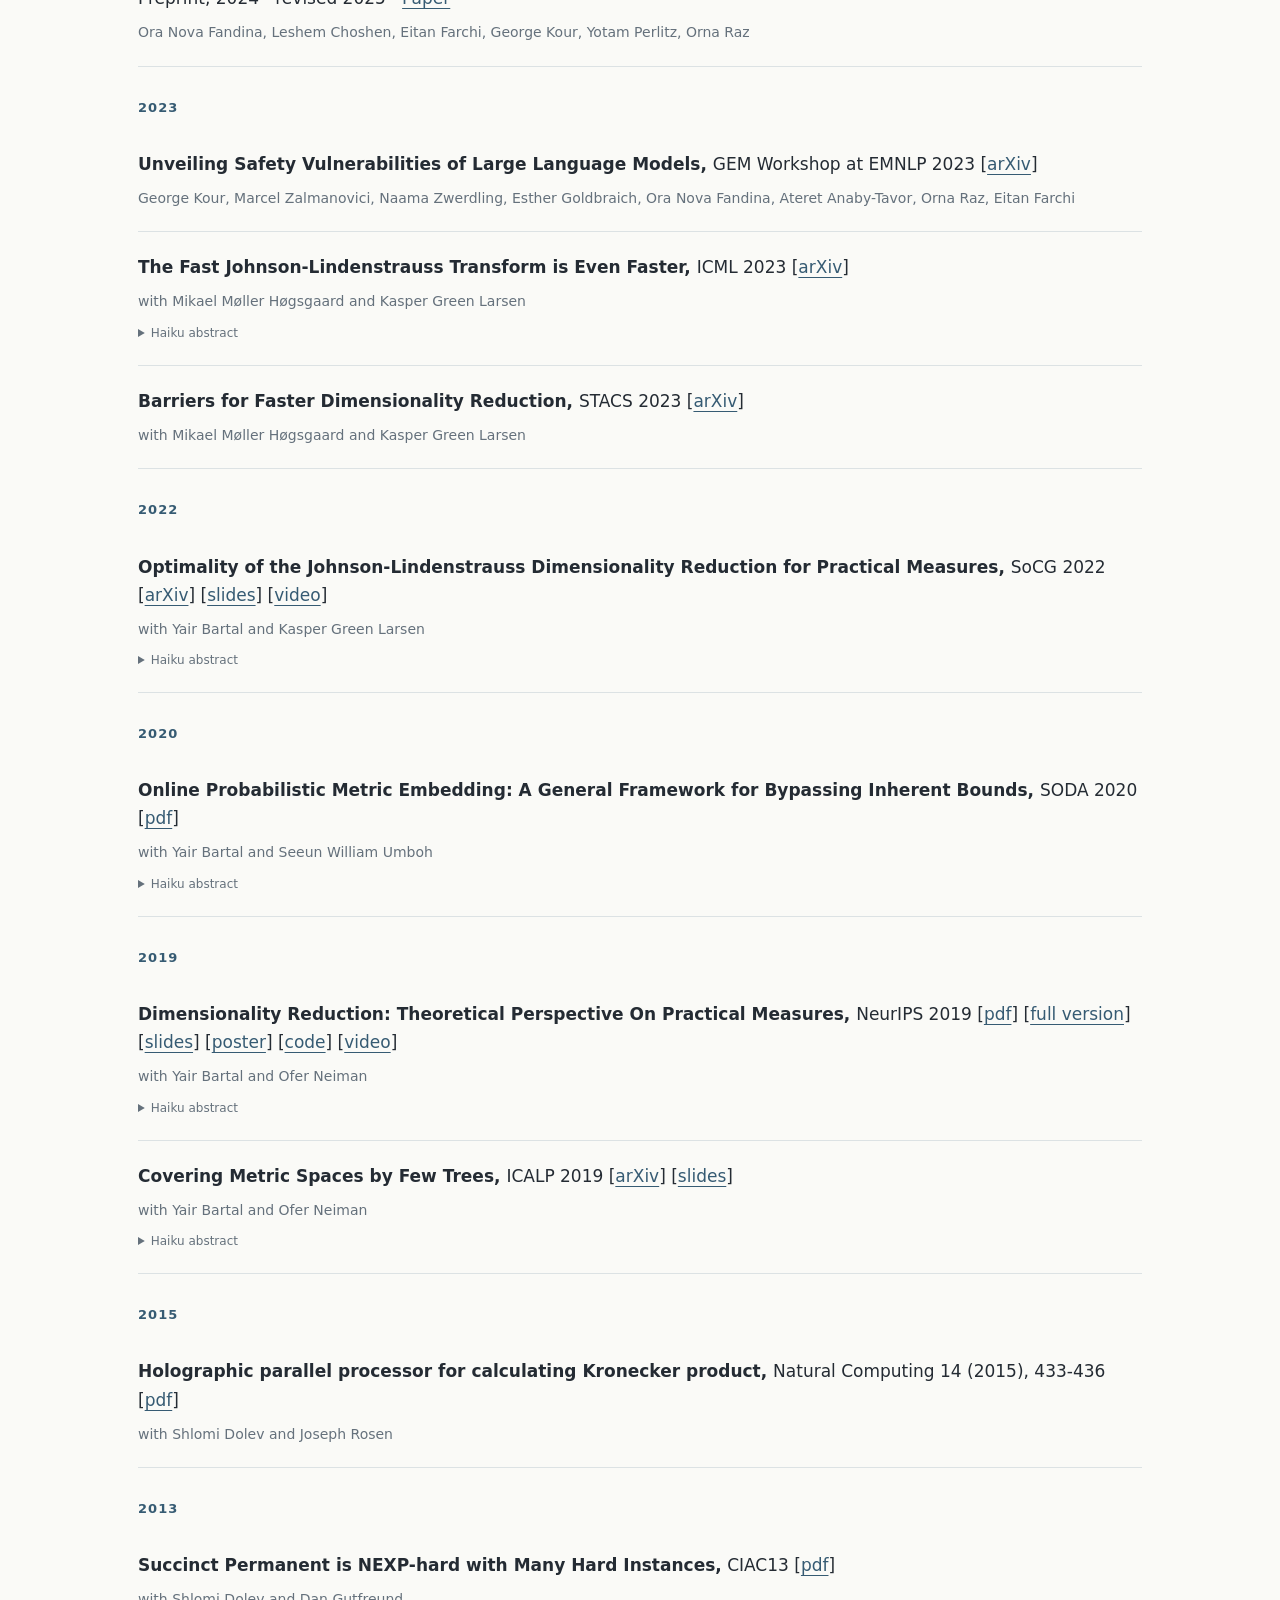
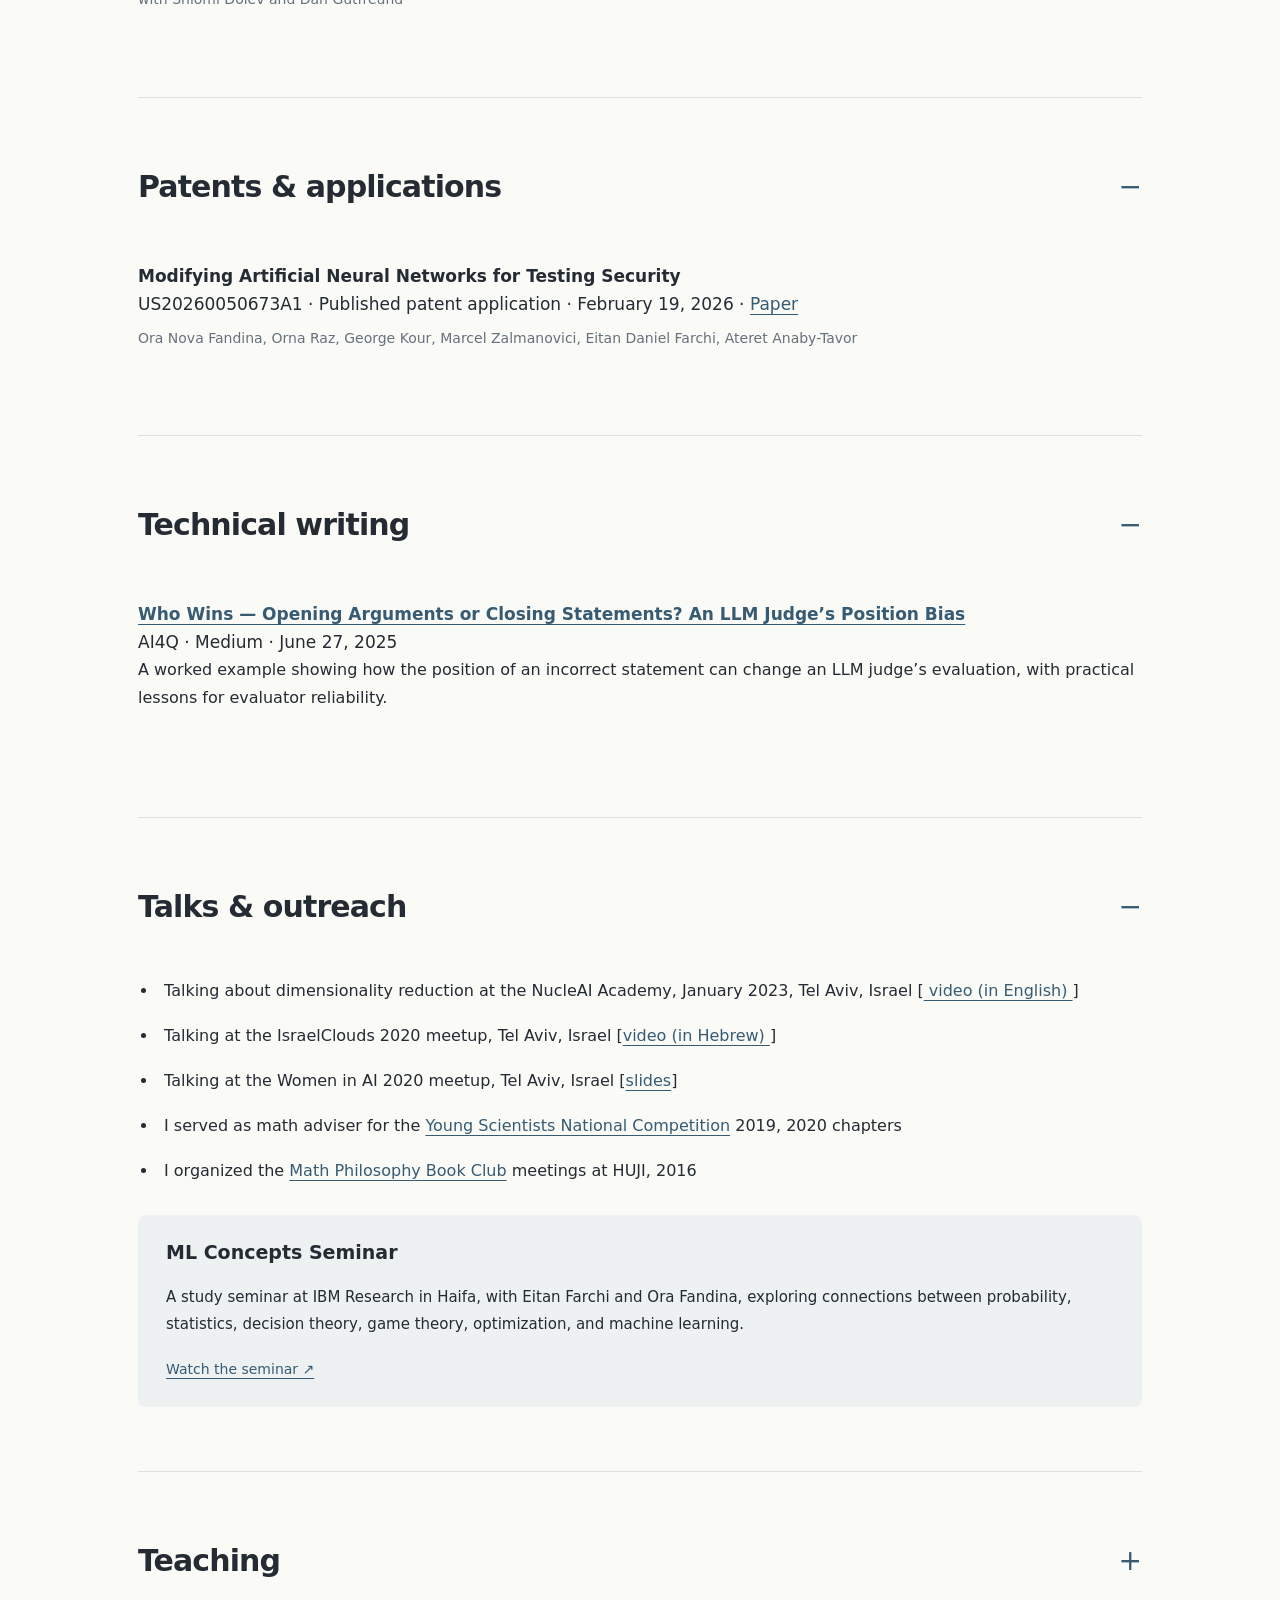
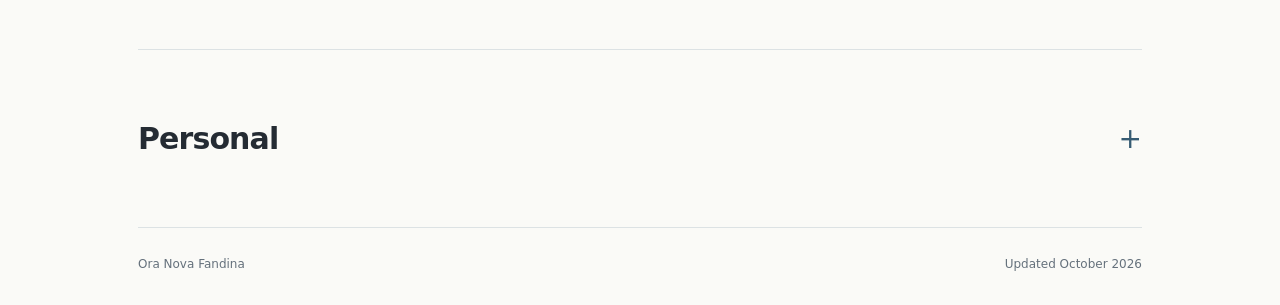
==== commit 6ec49131: "Reveal contact email on click to reduce basic scraping" ====
--- a/preview.html
+++ b/preview.html
@@ -1,6 +1,6 @@
-<!doctype html><html lang="en"><head><meta charset="utf-8"><meta name="viewport" content="width=device-width, initial-scale=1"><title>Ora Nova Fandina | AI Research Scientist</title><meta name="description" content="Ora Nova Fandina — AI Research Scientist working on reliable generative AI evaluation, computational efficiency, dimensionality reduction, and metric embeddings."><link rel="stylesheet" href="styles.css"></head><body><header class="site-header"><a class="wordmark" href="#about">Ora Nova Fandina</a><nav aria-label="Main navigation"><a href="#about">About</a><a href="#publications">Publications</a><a href="#patents">Patents</a><a href="#writing">Writing</a><a href="#talks">Talks</a><a href="#teaching">Teaching</a><a href="#personal">Personal</a></nav></header><main><section id="about" class="hero"><div class="portrait"><img src="https://orafandina.github.io/photo_2.jpg" alt="Ora Nova Fandina" width="290" height="290"></div><div><h1>Ora Nova Fandina</h1><p class="hebrew" lang="he" dir="rtl">אורה פנדינה</p><p>I am an AI Research Scientist with strong foundations in the theory of machine learning. I work on understanding and improving AI systems through rigorous evaluation and precise analytical reasoning.</p><p>My research interests include reliable evaluation of generative AI and the reliability of automated evaluators. I am also interested in computational efficiency in AI, building on my work in dimensionality reduction and metric embeddings.</p><p>I hold a Ph.D. in Computer Science from the <a href="http://www.cs.huji.ac.il/">Hebrew University of Jerusalem</a>, where I was advised by <a href="http://www.cs.huji.ac.il/~yair/">Yair Bartal</a> and <a href="https://www.cs.bgu.ac.il/~neimano/">Ofer Neiman</a>, and completed postdoctoral research at <a href="https://cs.au.dk/">Aarhus University</a> with <a href="https://cs.au.dk/~larsen/">Kasper Green Larsen</a>.</p><div class="social-links"><a href="mailto:fandina@gmail.com">Email ↗</a><a href="https://github.com/orafandina">GitHub ↗</a><a href="https://www.linkedin.com/in/orafandina">LinkedIn ↗</a><a href="https://twitter.com/FandinaNova">X ↗</a></div></div></section><section id="publications"><details class="section-fold" open><summary><h2>Publications</h2><span class="fold-indicator" aria-hidden="true"></span></summary><div class="section-content"><h3 class="year">2026</h3><article class="publication"><div class="paper-title"><strong>Beyond Blind Spots: Analytic Hints for Mitigating LLM-Based Evaluation Pitfalls</strong><br>AAAI 2026 Workshop · <a href="https://arxiv.org/abs/2512.16272">Paper</a></div><div class="authors">Ora Nova Fandina, Eitan Farchi, Shmulik Froimovich, Raviv Gal, Wesam Ibraheem, Rami Katan, Alice Podolsky</div></article><h3 class="year">2025</h3><article class="publication"><div class="paper-title"><strong>Vintage Code, Modern Judges: Meta-Validation in Low Data Regimes</strong><br>ASE 2025 Workshop · <a href="https://arxiv.org/abs/2510.27244">Paper</a></div><div class="authors">Ora Nova Fandina, Gal Amram, Eitan Farchi, Shmulik Froimovich, Raviv Gal, Wesam Ibraheem, Rami Katan, Alice Podolsky, Orna Raz</div></article><article class="publication"><div class="paper-title"><strong>Automated Validation of LLM-based Evaluators for Software Engineering Artifacts</strong><br>Preprint, 2025 · <a href="https://arxiv.org/abs/2508.02827">Paper</a></div><div class="authors">Ora Nova Fandina, Eitan Farchi, Shmulik Froimovich, Rami Katan, Alice Podolsky, Orna Raz, Avi Ziv</div></article><article class="publication"><div class="paper-title"><strong>Exploring Straightforward Methods for Automatic Conversational Red-Teaming</strong><br>NAACL 2025 · Industry Track · <a href="https://aclanthology.org/2025.naacl-industry.10/">Paper</a></div><div class="authors">George Kour, Naama Zwerdling, Marcel Zalmanovici, Ateret Anaby-Tavor, Ora Nova Fandina, Eitan Farchi</div></article><h3 class="year">2024</h3><article class="publication"><div class="paper-title"><strong>How Safe is Your Safety Metric? Automatic Concatenation Tests for Metric Reliability</strong><br>Preprint, 2024 · revised 2025 · <a href="https://arxiv.org/abs/2408.12259">Paper</a></div><div class="authors">Ora Nova Fandina, Leshem Choshen, Eitan Farchi, George Kour, Yotam Perlitz, Orna Raz</div></article><h3 class="year">2023</h3><article class="publication"><div class="paper-title"><strong>Unveiling Safety Vulnerabilities of Large Language Models,  </strong>GEM Workshop at EMNLP 2023   [<a href="https://arxiv.org/abs/2311.04124">arXiv</a>]</div><div class="authors">  George Kour, Marcel Zalmanovici, Naama Zwerdling, Esther Goldbraich, Ora Nova Fandina, Ateret Anaby-Tavor, Orna Raz, Eitan Farchi</div></article><article class="publication"><div class="paper-title"><strong>The Fast Johnson-Lindenstrauss Transform is Even Faster,  </strong>ICML 2023   [<a href="https://arxiv.org/abs/2204.01800">arXiv</a>]</div><div class="authors">  with  Mikael M&oslash;ller H&oslash;gsgaard and Kasper Green Larsen</div><details><summary>Haiku abstract</summary><div class="haiku">   <em>An old method's pace // revised, now faster to use. // Efficiency reigns.</em></div></details></article><article class="publication"><div class="paper-title"><strong>Barriers for Faster Dimensionality Reduction,  </strong>STACS 2023 [<a href="https://arxiv.org/abs/2207.03304">arXiv</a>]</div><div class="authors">  with  Mikael M&oslash;ller H&oslash;gsgaard and Kasper Green Larsen</div></article><h3 class="year">2022</h3><article class="publication"><div class="paper-title"><strong>Optimality of the Johnson-Lindenstrauss Dimensionality Reduction for Practical Measures,  </strong>SoCG 2022 [<a href="https://arxiv.org/abs/2107.06626">arXiv</a>]  [<a href="slides_web.pdf">slides</a>]   [<a href="https://www.youtube.com/watch?v=XmmHS_UoJCQ&t=17756s">video</a>] </div><div class="authors">with Yair Bartal and Kasper Green Larsen</div><details><summary>Haiku abstract</summary><div class="haiku">     <em>It was not designed // to preserve the average. // Yet, it optimally does.    </em></div></details></article><h3 class="year">2020</h3><article class="publication"><div class="paper-title"><strong>Online Probabilistic Metric Embedding: A General Framework for Bypassing Inherent Bounds,  </strong>SODA 2020 [<a href="full_v.pdf">pdf</a>]</div><div class="authors">with Yair Bartal and Seeun William Umboh</div><details><summary>Haiku abstract</summary><div class="haiku">   <em>Online random trees. // Tight. Yet, the error is large. // Are they still of use?</em></div></details></article><h3 class="year">2019</h3><article class="publication"><div class="paper-title">
+<!doctype html><html lang="en"><head><meta charset="utf-8"><meta name="viewport" content="width=device-width, initial-scale=1"><title>Ora Nova Fandina | AI Research Scientist</title><meta name="description" content="Ora Nova Fandina — AI Research Scientist working on reliable generative AI evaluation, computational efficiency, dimensionality reduction, and metric embeddings."><link rel="stylesheet" href="styles.css"></head><body><header class="site-header"><a class="wordmark" href="#about">Ora Nova Fandina</a><nav aria-label="Main navigation"><a href="#about">About</a><a href="#publications">Publications</a><a href="#patents">Patents</a><a href="#writing">Writing</a><a href="#talks">Talks</a><a href="#teaching">Teaching</a><a href="#personal">Personal</a></nav></header><main><section id="about" class="hero"><div class="portrait"><img src="https://orafandina.github.io/photo_2.jpg" alt="Ora Nova Fandina" width="290" height="290"></div><div><h1>Ora Nova Fandina</h1><p class="hebrew" lang="he" dir="rtl">אורה פנדינה</p><p>I am an AI Research Scientist with strong foundations in the theory of machine learning. I work on understanding and improving AI systems through rigorous evaluation and precise analytical reasoning.</p><p>My research interests include reliable evaluation of generative AI and the reliability of automated evaluators. I am also interested in computational efficiency in AI, building on my work in dimensionality reduction and metric embeddings.</p><p>I hold a Ph.D. in Computer Science from the <a href="http://www.cs.huji.ac.il/">Hebrew University of Jerusalem</a>, where I was advised by <a href="http://www.cs.huji.ac.il/~yair/">Yair Bartal</a> and <a href="https://www.cs.bgu.ac.il/~neimano/">Ofer Neiman</a>, and completed postdoctoral research at <a href="https://cs.au.dk/">Aarhus University</a> with <a href="https://cs.au.dk/~larsen/">Kasper Green Larsen</a>.</p><div class="social-links"><button type="button" class="email-contact">Show email</button><a href="https://github.com/orafandina">GitHub ↗</a><a href="https://www.linkedin.com/in/orafandina">LinkedIn ↗</a><a href="https://twitter.com/FandinaNova">X ↗</a></div></div></section><section id="publications"><details class="section-fold" open><summary><h2>Publications</h2><span class="fold-indicator" aria-hidden="true"></span></summary><div class="section-content"><h3 class="year">2026</h3><article class="publication"><div class="paper-title"><strong>Beyond Blind Spots: Analytic Hints for Mitigating LLM-Based Evaluation Pitfalls</strong><br>AAAI 2026 Workshop · <a href="https://arxiv.org/abs/2512.16272">Paper</a></div><div class="authors">Ora Nova Fandina, Eitan Farchi, Shmulik Froimovich, Raviv Gal, Wesam Ibraheem, Rami Katan, Alice Podolsky</div></article><h3 class="year">2025</h3><article class="publication"><div class="paper-title"><strong>Vintage Code, Modern Judges: Meta-Validation in Low Data Regimes</strong><br>ASE 2025 Workshop · <a href="https://arxiv.org/abs/2510.27244">Paper</a></div><div class="authors">Ora Nova Fandina, Gal Amram, Eitan Farchi, Shmulik Froimovich, Raviv Gal, Wesam Ibraheem, Rami Katan, Alice Podolsky, Orna Raz</div></article><article class="publication"><div class="paper-title"><strong>Automated Validation of LLM-based Evaluators for Software Engineering Artifacts</strong><br>Preprint, 2025 · <a href="https://arxiv.org/abs/2508.02827">Paper</a></div><div class="authors">Ora Nova Fandina, Eitan Farchi, Shmulik Froimovich, Rami Katan, Alice Podolsky, Orna Raz, Avi Ziv</div></article><article class="publication"><div class="paper-title"><strong>Exploring Straightforward Methods for Automatic Conversational Red-Teaming</strong><br>NAACL 2025 · Industry Track · <a href="https://aclanthology.org/2025.naacl-industry.10/">Paper</a></div><div class="authors">George Kour, Naama Zwerdling, Marcel Zalmanovici, Ateret Anaby-Tavor, Ora Nova Fandina, Eitan Farchi</div></article><h3 class="year">2024</h3><article class="publication"><div class="paper-title"><strong>How Safe is Your Safety Metric? Automatic Concatenation Tests for Metric Reliability</strong><br>Preprint, 2024 · revised 2025 · <a href="https://arxiv.org/abs/2408.12259">Paper</a></div><div class="authors">Ora Nova Fandina, Leshem Choshen, Eitan Farchi, George Kour, Yotam Perlitz, Orna Raz</div></article><h3 class="year">2023</h3><article class="publication"><div class="paper-title"><strong>Unveiling Safety Vulnerabilities of Large Language Models,  </strong>GEM Workshop at EMNLP 2023   [<a href="https://arxiv.org/abs/2311.04124">arXiv</a>]</div><div class="authors">  George Kour, Marcel Zalmanovici, Naama Zwerdling, Esther Goldbraich, Ora Nova Fandina, Ateret Anaby-Tavor, Orna Raz, Eitan Farchi</div></article><article class="publication"><div class="paper-title"><strong>The Fast Johnson-Lindenstrauss Transform is Even Faster,  </strong>ICML 2023   [<a href="https://arxiv.org/abs/2204.01800">arXiv</a>]</div><div class="authors">  with  Mikael M&oslash;ller H&oslash;gsgaard and Kasper Green Larsen</div><details><summary>Haiku abstract</summary><div class="haiku">   <em>An old method's pace // revised, now faster to use. // Efficiency reigns.</em></div></details></article><article class="publication"><div class="paper-title"><strong>Barriers for Faster Dimensionality Reduction,  </strong>STACS 2023 [<a href="https://arxiv.org/abs/2207.03304">arXiv</a>]</div><div class="authors">  with  Mikael M&oslash;ller H&oslash;gsgaard and Kasper Green Larsen</div></article><h3 class="year">2022</h3><article class="publication"><div class="paper-title"><strong>Optimality of the Johnson-Lindenstrauss Dimensionality Reduction for Practical Measures,  </strong>SoCG 2022 [<a href="https://arxiv.org/abs/2107.06626">arXiv</a>]  [<a href="slides_web.pdf">slides</a>]   [<a href="https://www.youtube.com/watch?v=XmmHS_UoJCQ&t=17756s">video</a>] </div><div class="authors">with Yair Bartal and Kasper Green Larsen</div><details><summary>Haiku abstract</summary><div class="haiku">     <em>It was not designed // to preserve the average. // Yet, it optimally does.    </em></div></details></article><h3 class="year">2020</h3><article class="publication"><div class="paper-title"><strong>Online Probabilistic Metric Embedding: A General Framework for Bypassing Inherent Bounds,  </strong>SODA 2020 [<a href="full_v.pdf">pdf</a>]</div><div class="authors">with Yair Bartal and Seeun William Umboh</div><details><summary>Haiku abstract</summary><div class="haiku">   <em>Online random trees. // Tight. Yet, the error is large. // Are they still of use?</em></div></details></article><h3 class="year">2019</h3><article class="publication"><div class="paper-title">
     <strong>Dimensionality Reduction: Theoretical Perspective On Practical Measures,  </strong>NeurIPS 2019 [<a href="NeurIPS19_camera_version.pdf">pdf</a>] [<a href="JL_NIPS19.pdf">full version</a>] [<a href="slides_JL.pdf">slides</a>] [<a href="Nips19_poster.pptx">poster</a>] [<a href="https://github.com/orafandina/Dimensionality-Reduction">code</a>] [<a href="https://icerm.brown.edu/video_archive/?play=1906">video</a>]  
     </div><div class="authors">with Yair Bartal and Ofer Neiman</div><details><summary>Haiku abstract</summary><div class="haiku">   <em>They say, in practice, // few dimensions are enough. // But in theory?</em></div></details></article><article class="publication"><div class="paper-title"><strong>Covering Metric Spaces by Few Trees,  </strong>ICALP 2019<em>  </em>[<a href="https://arxiv.org/abs/1905.07559">arXiv</a>] [<a href="slidesICALP19.pptx">slides</a>]</div><div class="authors">  with Yair Bartal and Ofer Neiman </div><details><summary>Haiku abstract</summary><div class="haiku">    <em>In a doubling world, // You see this grove of trees? // They are enough.</em></div></details></article><h3 class="year">2015</h3><article class="publication"><div class="paper-title"><strong>Holographic parallel processor for calculating Kronecker product,  </strong>Natural Computing 14 (2015), 433-436 [<a href="holog_paper.pdf">pdf</a>] </div><div class="authors"> with Shlomi Dolev and Joseph Rosen  </div></article><h3 class="year">2013</h3><article class="publication"><div class="paper-title"> <strong>Succinct Permanent is NEXP-hard with Many Hard Instances,</strong> <em> </em>CIAC13<em> </em>[<a href="CIAC_paper.pdf">pdf</a>]</div><div class="authors"> with Shlomi Dolev and Dan Gutfreund </div></article></div></details></section><section id="patents"><details class="section-fold" open><summary><h2>Patents &amp; applications</h2><span class="fold-indicator" aria-hidden="true"></span></summary><div class="section-content"><article class="publication"><div class="paper-title"><strong>Modifying Artificial Neural Networks for Testing Security</strong><br>US20260050673A1 · Published patent application · February 19, 2026 · <a href="https://patents.justia.com/patent/20260050673">Paper</a></div><div class="authors">Ora Nova Fandina, Orna Raz, George Kour, Marcel Zalmanovici, Eitan Daniel Farchi, Ateret Anaby-Tavor</div></article></div></details></section><section id="writing"><details class="section-fold" open><summary><h2>Technical writing</h2><span class="fold-indicator" aria-hidden="true"></span></summary><div class="section-content"><article class="publication"><div class="paper-title"><strong><a href="https://medium.com/ai4q/who-wins-opening-arguments-or-closing-statements-an-llm-judges-position-bias-38ab7b313d63">Who Wins — Opening Arguments or Closing Statements? An LLM Judge’s Position Bias</a></strong><br>AI4Q · Medium · June 27, 2025</div><p>A worked example showing how the position of an incorrect statement can change an LLM judge’s evaluation, with practical lessons for evaluator reliability.</p></article></div></details></section><section id="talks"><details class="section-fold" open><summary><h2>Talks & outreach</h2><span class="fold-indicator" aria-hidden="true"></span></summary><div class="section-content"><ul class="content-list"><li> Talking about dimensionality reduction at the NucleAI Academy, January 2023, Tel Aviv, Israel   [<a href="https://www.youtube.com/watch?v=oKiCh_zf0JU&t=153s&ab_channel=Nucleai"> video (in English) </a>]</li><li> Talking at the IsraelClouds 2020 meetup, Tel Aviv, Israel  [<a href="https://youtu.be/C1O2NcRSHKY?t=185">video (in Hebrew) </a>]</li><li> Talking at the Women in AI 2020 meetup, Tel Aviv, Israel  [<a href="Practical Measures_WinAI_Facebook.pdf">slides</a>]</li><li> I served as math adviser for the <a href="https://www.mada.org.il/young/about">Young Scientists National Competition</a> 2019, 2020 chapters</li><li> I organized the <a href="https://trello.com/b/ROS7mauy">Math Philosophy Book Club</a> meetings at HUJI, 2016 </li></ul><article class="seminar"><h3>ML Concepts Seminar</h3><p>A study seminar at IBM Research in Haifa, with Eitan Farchi and Ora Fandina, exploring connections between probability, statistics, decision theory, game theory, optimization, and machine learning.</p><a href="https://www.youtube.com/channel/UCyt6JmhTOx8AgCFXC13BmMw">Watch the seminar ↗</a></article></div></details></section><section id="teaching"><details class="section-fold"><summary><h2>Teaching</h2><span class="fold-indicator" aria-hidden="true"></span></summary><div class="section-content"><ul class="content-list"><li><p> Metric Embedding Theory and its Algorithmic Applications, at HUJI. Lecturer, Fall 2016 - Fall 2019 [<a href="https://moodle2.cs.huji.ac.il/nu18/course/view.php?id=67720&lang=en">Lecture notes</a>]</p></li><li><p> Data Structures, at BGU. Lecturer, Fall 2014 - Fall 2016</p></li><li><p> Algorithms, at Israeli Flight Academy. Lecturer, Fall 2013 - Fall 2015 </p></li></ul></div></details></section><section id="personal"><details class="section-fold"><summary><h2>Personal</h2><span class="fold-indicator" aria-hidden="true"></span></summary><div class="section-content"><p>I was born and grew up in Ukraine, where I finished high school. 
 I arrived in Israel together with my family in my teens. <br></br>
 <a href="https://scholar.google.com/citations?user=Fa_bvG4AAAAJ&hl=en">Dan </a> is my husband and Ruth, Esther, and Sarah are our daughters.
- Together with Dan we have backpacked in: <br></br> Ethiopia, Georgia, Tajikistan, Armenia, Azerbaijan, Kyrgyzstan, Japan, Costa-Rica, Spain, Netherlands, Germany, Greece, Italy, Slovakia, Egypt, Turkey, Jordan.</p><h3 class="subheading">The Hebrew language</h3><p><a href="https://en.hebrew-academy.org.il/">The Academy of the Hebrew Language</a> is where you can propose new Hebrew words and read about the history of the Hebrew language.</p><details class="reading"><summary>Math / CS reading list</summary><ul class="content-list"><li> Kurt Godel&rsquo;s Letter to John von Neumann (1956), [<a href="godel_to_neum.pdf">pdf</a>]</li><li> More is Different (1972),  P.W. Anderson [<a href="https://www.tkm.kit.edu/downloads/TKM1_2011_more_is_different_PWA.pdf">pdf</a>]</li><li> Cargo Cult Science (1974),  Richard Feynman [<a href="http://csinvesting.org/wp-content/uploads/2017/04/Feynman_Cargo_Cult_Science_reading.pdf">pdf</a>]</li><li> Big omicron and big omega and big theta (1976),  D.E. Knuth [<a href="https://dl.acm.org/doi/pdf/10.1145/1008328.1008329?casa_token=rp8pdkFCywwAAAAA:WKjCOLrah_K8jwtbiJp0_DBefPT-T07mSoWbYRl2iTzMKgzgGQw7ES_Tsk2Jh13hPd8tc7koLgI">pdf</a>]</li><li>What Every Computer Scientist Should Know About Floating-Point Arithmetic (1991),  D. Goldberg [<a href="float_point.pdf">pdf</a>]</li><li> All I really need to know...(1993),  D. P. Stern [<a href="http://theory.caltech.edu/~preskill/all-i-really-need-to-know.pdf">pdf</a>]</li><li>Possible Trends in Mathematics in the Coming Decades (1998),  M. Gromov [<a href="forum_trends.pdf">pdf</a>]</li><li>The Vinous Shock: How to Open a Bottle with a Book (2018),  M. Lewi [<a href="https://www.marklevimath.com/_files/ugd/4d55eb_701327c8f268482fb7f022ce9c919627.pdf">pdf</a>]</li><li>Ideas That Created the Future: Classic Papers of Computer Science (2021),  H.L. Lewis</li></ul></details><a href="https://www.goodreads.com/review/list/18291690-ora?shelf=read">My books on Goodreads ↗</a></div></details></section></main><footer>Ora Nova Fandina <span>Updated October 2026</span></footer><script>function revealSection(){const section=document.getElementById(location.hash.slice(1));const fold=section?.querySelector(".section-fold");if(fold)fold.open=true;}window.addEventListener("hashchange",revealSection);document.querySelectorAll('nav a[href^="#"]').forEach(link=>link.addEventListener("click",()=>{const fold=document.querySelector(link.getAttribute("href")+" > .section-fold");if(fold)fold.open=true;}));revealSection();</script></body></html>+ Together with Dan we have backpacked in: <br></br> Ethiopia, Georgia, Tajikistan, Armenia, Azerbaijan, Kyrgyzstan, Japan, Costa-Rica, Spain, Netherlands, Germany, Greece, Italy, Slovakia, Egypt, Turkey, Jordan.</p><h3 class="subheading">The Hebrew language</h3><p><a href="https://en.hebrew-academy.org.il/">The Academy of the Hebrew Language</a> is where you can propose new Hebrew words and read about the history of the Hebrew language.</p><details class="reading"><summary>Math / CS reading list</summary><ul class="content-list"><li> Kurt Godel&rsquo;s Letter to John von Neumann (1956), [<a href="godel_to_neum.pdf">pdf</a>]</li><li> More is Different (1972),  P.W. Anderson [<a href="https://www.tkm.kit.edu/downloads/TKM1_2011_more_is_different_PWA.pdf">pdf</a>]</li><li> Cargo Cult Science (1974),  Richard Feynman [<a href="http://csinvesting.org/wp-content/uploads/2017/04/Feynman_Cargo_Cult_Science_reading.pdf">pdf</a>]</li><li> Big omicron and big omega and big theta (1976),  D.E. Knuth [<a href="https://dl.acm.org/doi/pdf/10.1145/1008328.1008329?casa_token=rp8pdkFCywwAAAAA:WKjCOLrah_K8jwtbiJp0_DBefPT-T07mSoWbYRl2iTzMKgzgGQw7ES_Tsk2Jh13hPd8tc7koLgI">pdf</a>]</li><li>What Every Computer Scientist Should Know About Floating-Point Arithmetic (1991),  D. Goldberg [<a href="float_point.pdf">pdf</a>]</li><li> All I really need to know...(1993),  D. P. Stern [<a href="http://theory.caltech.edu/~preskill/all-i-really-need-to-know.pdf">pdf</a>]</li><li>Possible Trends in Mathematics in the Coming Decades (1998),  M. Gromov [<a href="forum_trends.pdf">pdf</a>]</li><li>The Vinous Shock: How to Open a Bottle with a Book (2018),  M. Lewi [<a href="https://www.marklevimath.com/_files/ugd/4d55eb_701327c8f268482fb7f022ce9c919627.pdf">pdf</a>]</li><li>Ideas That Created the Future: Classic Papers of Computer Science (2021),  H.L. Lewis</li></ul></details><a href="https://www.goodreads.com/review/list/18291690-ora?shelf=read">My books on Goodreads ↗</a></div></details></section></main><footer>Ora Nova Fandina <span>Updated October 2026</span></footer><script>function revealSection(){const section=document.getElementById(location.hash.slice(1));const fold=section?.querySelector(".section-fold");if(fold)fold.open=true;}window.addEventListener("hashchange",revealSection);document.querySelectorAll('nav a[href^="#"]').forEach(link=>link.addEventListener("click",()=>{const fold=document.querySelector(link.getAttribute("href")+" > .section-fold");if(fold)fold.open=true;}));revealSection();</script><script>document.querySelectorAll(".email-contact").forEach(button=>button.addEventListener("click",()=>{const address=["fandina",["gmail","com"].join(".")].join("@");const link=document.createElement("a");link.href="mailto:"+address;link.textContent=address;button.replaceWith(link);link.focus();}));</script></body></html>
